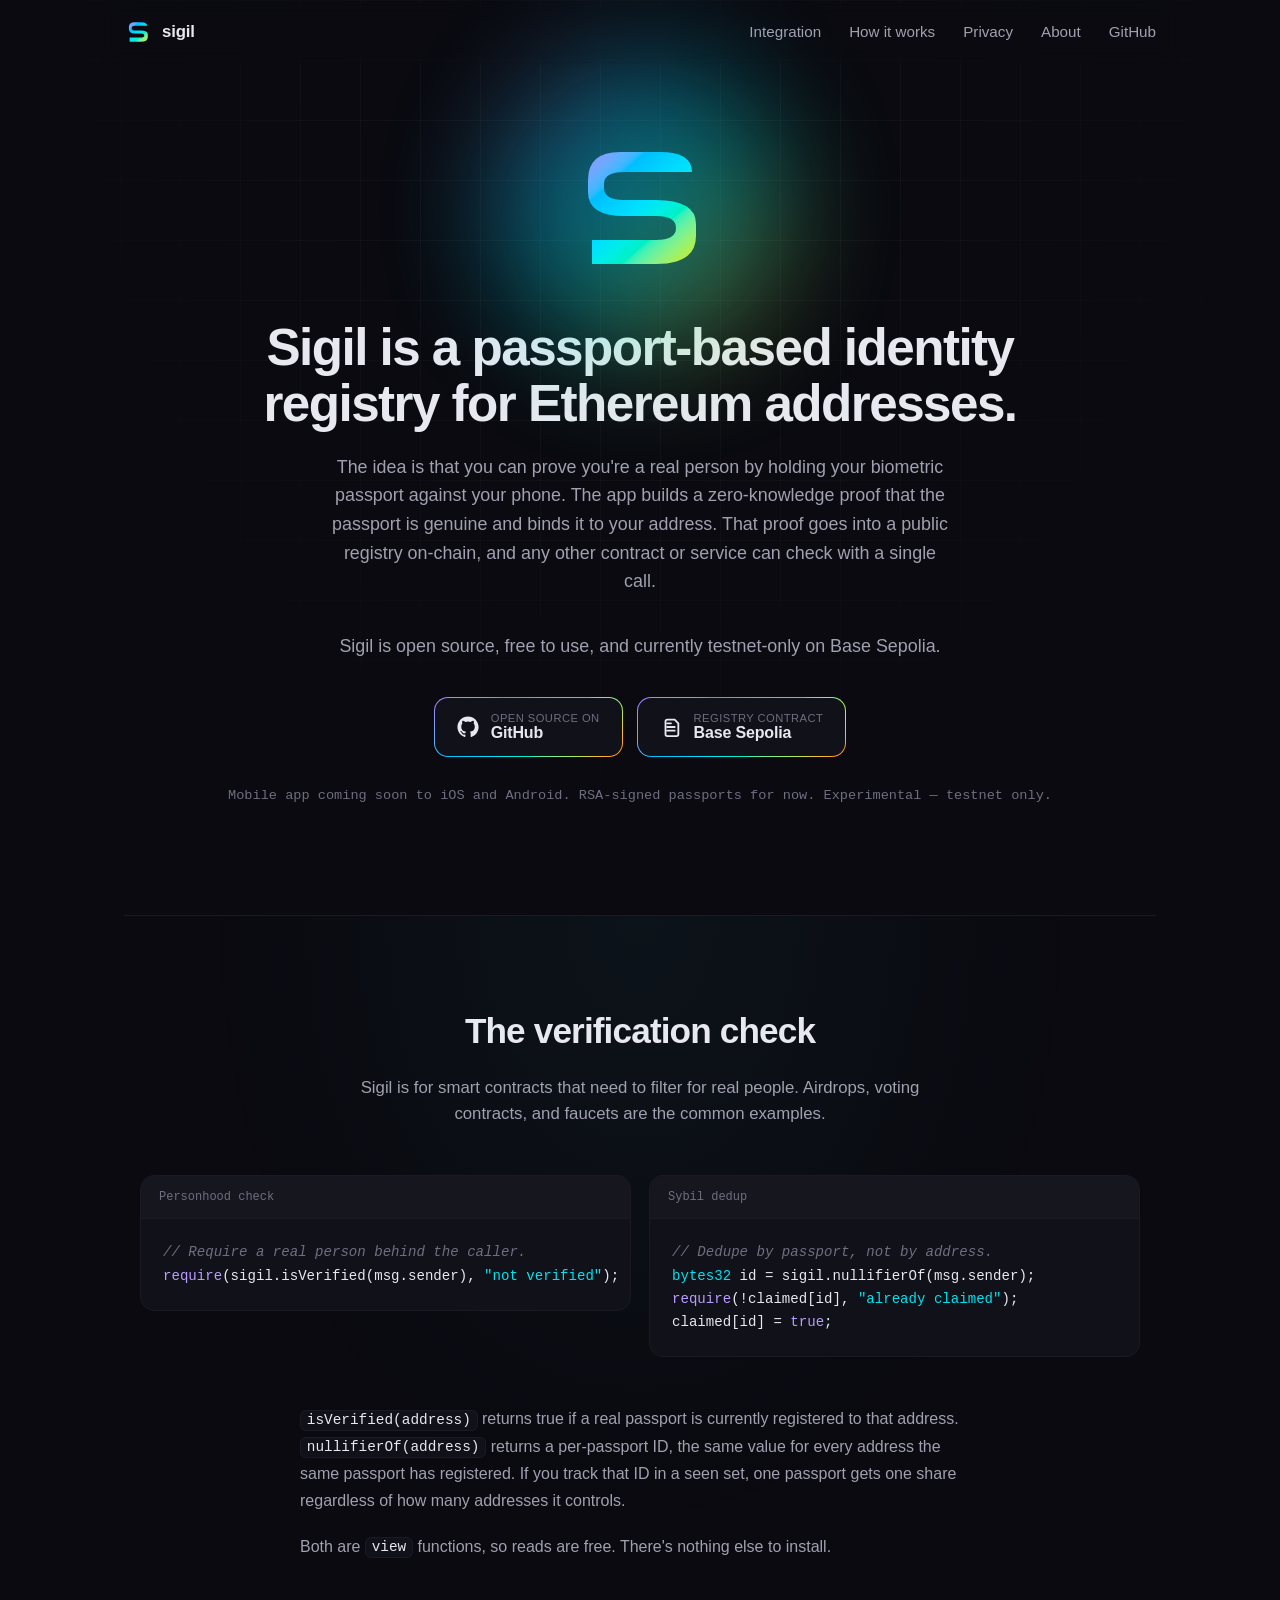
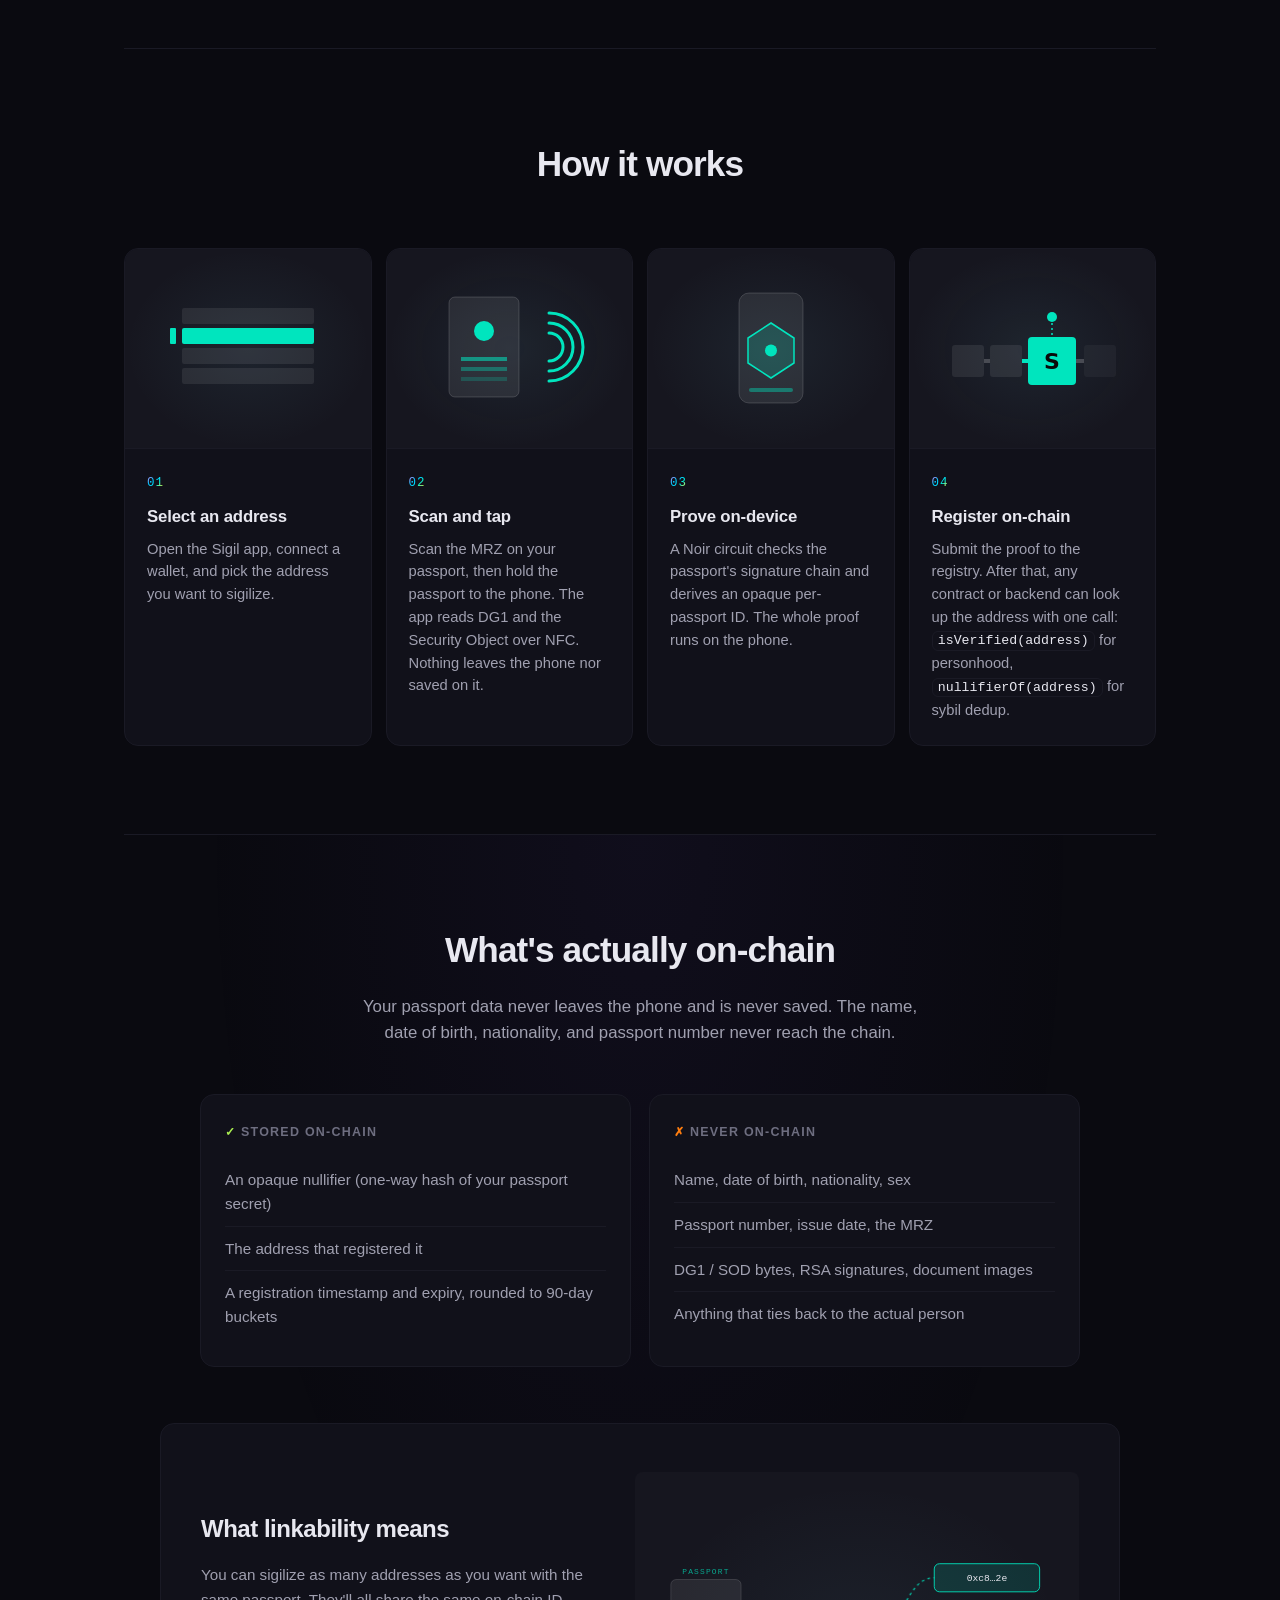
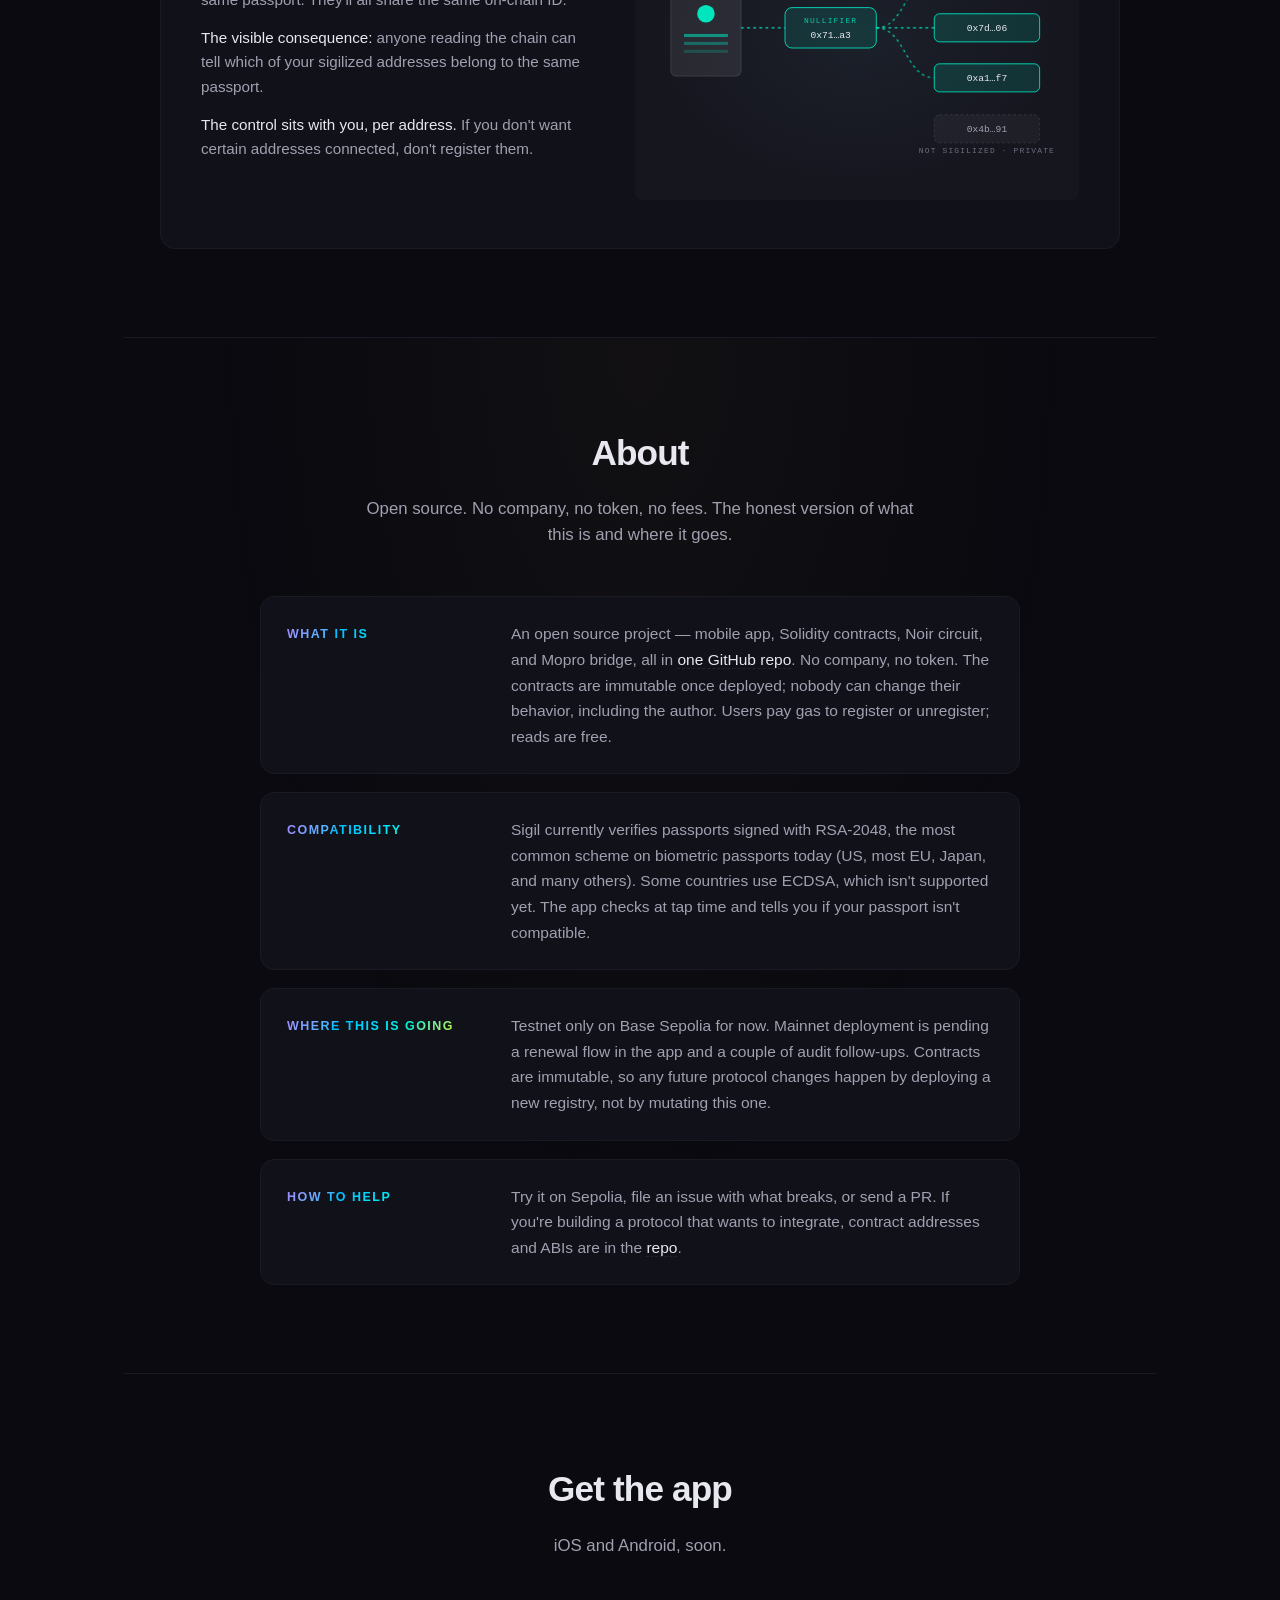
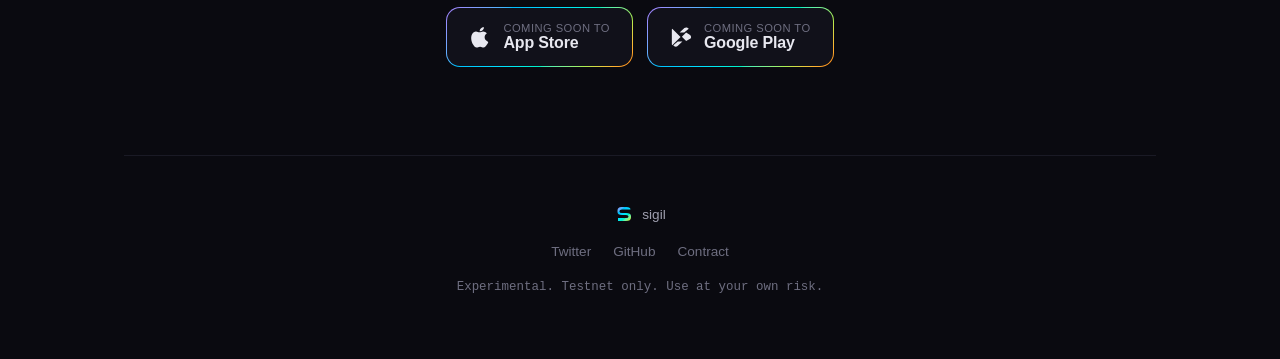
==== index.html @ 961539d9 "remove 'Where it fits' section and its orphan CSS" ====
<!doctype html>
<html lang="en">
<head>
  <meta charset="utf-8" />
  <meta name="viewport" content="width=device-width, initial-scale=1, viewport-fit=cover" />
  <meta name="color-scheme" content="dark" />
  <meta name="theme-color" content="#0a0a10" />

  <title>Sigil — proof of personhood for your address, backed by your passport</title>
  <meta name="description" content="An open source on-chain registry. Tap your passport once. Any protocol or service can verify you with a single contract call." />

  <meta property="og:title" content="Sigil — proof of personhood for your address, backed by your passport" />
  <meta property="og:description" content="An open source on-chain registry. Tap your passport once. Any other protocol can verify you with a single contract read." />
  <meta property="og:type" content="website" />
  <meta property="og:url" content="https://zksigil.xyz" />
  <meta property="og:image" content="https://zksigil.xyz/assets/icon.png" />
  <meta name="twitter:card" content="summary_large_image" />

  <link rel="icon" type="image/svg+xml" href="assets/sigil-mark.svg" />
  <link rel="apple-touch-icon" href="assets/icon.png" />
  <link rel="stylesheet" href="styles.css" />

  <link rel="preconnect" href="https://rsms.me/" />
  <link rel="stylesheet" href="https://rsms.me/inter/inter.css" />
</head>
<body>
  <!--
    Placeholder links — replace these once accounts/listings exist.
      Twitter:   set on a.cta--twitter
      GitHub:    set on a.cta--github
      App Store: set on a.store--ios
      Play Store: set on a.store--android
    All four are href="#" by default and styled as clearly tappable.
  -->

  <div class="grid-bg" aria-hidden="true"></div>

  <header class="nav">
    <a class="brand" href="/" aria-label="Sigil home">
      <img src="assets/sigil-mark.svg" alt="" width="28" height="28" />
      <span>sigil</span>
    </a>
    <nav class="nav__links">
      <a href="#integration">Integration</a>
      <a href="#how">How it works</a>
      <a href="#privacy">Privacy</a>
      <a href="#about">About</a>
      <a href="https://github.com/zksigil/sigil-monorepo" class="cta--github" aria-label="GitHub repository">GitHub</a>
    </nav>
  </header>

  <main>
    <section class="hero">
      <div class="hero__mark" aria-hidden="true">
        <img src="assets/sigil-mark.svg" alt="" width="160" height="160" />
        <div class="hero__halo"></div>
      </div>

      <h1 class="hero__title">
        Sigil is a passport-based identity<br />
        registry for Ethereum addresses.
      </h1>

      <p class="hero__lede">
        The idea is that you can prove you're a real person by
        holding your biometric passport against your phone. The app builds a
        zero-knowledge proof that the passport is genuine and binds it to your address. That proof goes into a public registry on-chain, and any
        other contract or service can check with a single call.
      </p>
      <p class="hero__lede">
        Sigil is open source, free to use, and currently testnet-only on Base
        Sepolia.
      </p>

      <div class="cta-row">
        <a href="https://github.com/zksigil/sigil-monorepo" class="store store--gh" aria-label="Sigil on GitHub">
          <svg viewBox="0 0 24 24" width="22" height="22" aria-hidden="true">
            <path fill="currentColor" d="M12 .5C5.65.5.5 5.65.5 12c0 5.08 3.29 9.39 7.86 10.91.58.11.79-.25.79-.55 0-.27-.01-1.18-.02-2.14-3.2.7-3.87-1.36-3.87-1.36-.52-1.33-1.27-1.68-1.27-1.68-1.04-.71.08-.69.08-.69 1.15.08 1.76 1.18 1.76 1.18 1.02 1.75 2.69 1.24 3.34.95.1-.74.4-1.24.73-1.53-2.55-.29-5.24-1.28-5.24-5.69 0-1.26.45-2.28 1.18-3.09-.12-.29-.51-1.46.11-3.04 0 0 .97-.31 3.18 1.18a11 11 0 0 1 5.79 0c2.21-1.49 3.18-1.18 3.18-1.18.62 1.58.23 2.75.11 3.04.74.81 1.18 1.83 1.18 3.09 0 4.42-2.69 5.39-5.26 5.68.41.36.78 1.05.78 2.12 0 1.53-.01 2.76-.01 3.13 0 .3.21.66.8.55 4.57-1.52 7.85-5.83 7.85-10.91C23.5 5.65 18.35.5 12 .5z" />
          </svg>
          <span class="store__label">
            <span class="store__small">Open source on</span>
            <span class="store__big">GitHub</span>
          </span>
        </a>

        <a href="https://sepolia.basescan.org/address/0x6f692eba653ef8ff9048cbf5555bd700c78b414f" target="_blank" rel="noopener noreferrer" class="store store--contract" aria-label="View the contract on Basescan">
          <svg viewBox="0 0 24 24" width="22" height="22" aria-hidden="true">
            <path fill="none" stroke="currentColor" stroke-width="2" stroke-linecap="round" stroke-linejoin="round" d="M8 4h8l4 4v12a2 2 0 0 1-2 2H8a2 2 0 0 1-2-2V6a2 2 0 0 1 2-2zm0 8h8m-8 4h8m-8-8h4" />
          </svg>
          <span class="store__label">
            <span class="store__small">Registry Contract</span>
            <span class="store__big">Base Sepolia</span>
          </span>
        </a>
      </div>

      <p class="hero__note">
        Mobile app coming soon to iOS and Android. RSA-signed passports for now.
        Experimental — testnet only.
      </p>
    </section>

    <section id="integration" class="section section--integration">
      <h2>The verification check</h2>
      <p class="section__lede">
        Sigil is for smart contracts that need to filter for real people. Airdrops, voting contracts, and faucets are the common examples.
      </p>

      <div class="snippets">
        <div class="snippet">
          <div class="snippet__header">
            <span class="snippet__caption">Personhood check</span>
          </div>
<pre><code><span class="hl-com">// Require a real person behind the caller.</span>
<span class="hl-kw">require</span>(sigil.isVerified(msg.sender), <span class="hl-typ">"not verified"</span>);</code></pre>
        </div>

        <div class="snippet">
          <div class="snippet__header">
            <span class="snippet__caption">Sybil dedup</span>
          </div>
<pre><code><span class="hl-com">// Dedupe by passport, not by address.</span>
<span class="hl-typ">bytes32</span> id = sigil.nullifierOf(msg.sender);
<span class="hl-kw">require</span>(!claimed[id], <span class="hl-typ">"already claimed"</span>);
claimed[id] = <span class="hl-kw">true</span>;</code></pre>
        </div>
      </div>

      <div class="section__prose">
        <p>
          <code>isVerified(address)</code> returns true if a real passport is currently
          registered to that address. <code>nullifierOf(address)</code> returns a
          per-passport ID, the same value for every address the same passport has
          registered. If you track that ID in a seen set, one passport gets one share
          regardless of how many addresses it controls.
        </p>
        <p>
          Both are <code>view</code> functions, so reads are free. There's nothing
          else to install.
        </p>
      </div>
    </section>

    <section id="how" class="section">
      <h2>How it works</h2>
      <ol class="steps">
        <li>
          <div class="step__visual">
            <svg xmlns="http://www.w3.org/2000/svg" viewBox="0 0 160 120" width="160" height="120" aria-hidden="true">
              <rect x="14" y="20" width="132" height="16" rx="2" fill="rgba(255,255,255,0.08)"></rect>
              <rect x="14" y="40" width="132" height="16" rx="2" fill="oklch(82% 0.16 175)"></rect>
              <rect x="14" y="60" width="132" height="16" rx="2" fill="rgba(255,255,255,0.08)"></rect>
              <rect x="14" y="80" width="132" height="16" rx="2" fill="rgba(255,255,255,0.08)"></rect>
              <rect class="address-marker" x="2" y="40" width="6" height="16" rx="1" fill="oklch(82% 0.16 175)"></rect>
            </svg>
          </div>
          <div class="step__body">
            <span class="step__num">01</span>
            <h3>Select an address</h3>
            <p>Open the Sigil app, connect a wallet, and pick the address you want to sigilize.</p>
          </div>
        </li>
        <li>
          <div class="step__visual">
            <svg xmlns="http://www.w3.org/2000/svg" viewBox="0 0 180 130" width="180" height="130" aria-hidden="true">
              <rect x="30" y="14" width="70" height="100" rx="6" fill="rgba(255,255,255,0.08)"></rect>
              <rect x="30" y="14" width="70" height="100" rx="6" fill="none" stroke="rgba(255,255,255,0.15)" stroke-width="1"></rect>
              <circle cx="65" cy="48" r="10" fill="oklch(82% 0.16 175)"></circle>
              <rect x="42" y="74" width="46" height="4" fill="oklch(82% 0.16 175)" opacity="0.55"></rect>
              <rect x="42" y="84" width="46" height="4" fill="oklch(82% 0.16 175)" opacity="0.35"></rect>
              <rect x="42" y="94" width="46" height="4" fill="oklch(82% 0.16 175)" opacity="0.2"></rect>
              <path class="nfc-arc" d="M130 50 A 14 14 0 0 1 130 78" stroke="oklch(82% 0.16 175)" stroke-width="3" stroke-linecap="round" fill="none"></path>
              <path class="nfc-arc" d="M130 40 A 24 24 0 0 1 130 88" stroke="oklch(82% 0.16 175)" stroke-width="3" stroke-linecap="round" fill="none"></path>
              <path class="nfc-arc" d="M130 30 A 34 34 0 0 1 130 98" stroke="oklch(82% 0.16 175)" stroke-width="3" stroke-linecap="round" fill="none"></path>
            </svg>
          </div>
          <div class="step__body">
            <span class="step__num">02</span>
            <h3>Scan and tap</h3>
            <p>Scan the MRZ on your passport, then hold the passport to the phone. The app reads DG1 and the Security Object over NFC. Nothing leaves the phone nor saved on it.</p>
          </div>
        </li>
        <li>
          <div class="step__visual">
            <svg xmlns="http://www.w3.org/2000/svg" viewBox="0 0 180 130" width="180" height="130" aria-hidden="true">
              <rect x="58" y="10" width="64" height="110" rx="10" fill="rgba(255,255,255,0.08)"></rect>
              <rect x="58" y="10" width="64" height="110" rx="10" fill="none" stroke="rgba(255,255,255,0.15)" stroke-width="1"></rect>
              <g class="proof-shape">
                <polygon points="90,40 113,55 113,80 90,95 67,80 67,55" fill="oklch(82% 0.16 175)" opacity="0.18"></polygon>
                <polygon points="90,40 113,55 113,80 90,95 67,80 67,55" stroke="oklch(82% 0.16 175)" stroke-width="1.5" fill="none"></polygon>
              </g>
              <circle cx="90" cy="67.5" r="6" fill="oklch(82% 0.16 175)"></circle>
              <rect x="68" y="105" width="44" height="4" rx="2" fill="oklch(82% 0.16 175)" opacity="0.4"></rect>
            </svg>
          </div>
          <div class="step__body">
            <span class="step__num">03</span>
            <h3>Prove on-device</h3>
            <p>A Noir circuit checks the passport's signature chain and derives an opaque per-passport ID. The whole proof runs on the phone.</p>
          </div>
        </li>
        <li>
          <div class="step__visual">
            <svg xmlns="http://www.w3.org/2000/svg" viewBox="0 0 180 130" width="180" height="130" aria-hidden="true">
              <g transform="translate(0, 12)">
                <rect x="10" y="50" width="32" height="32" rx="3" fill="rgba(255,255,255,0.08)"></rect>
                <rect x="48" y="50" width="32" height="32" rx="3" fill="rgba(255,255,255,0.08)"></rect>
                <rect x="86" y="42" width="48" height="48" rx="4" fill="oklch(82% 0.16 175)"></rect>
                <rect x="142" y="50" width="32" height="32" rx="3" fill="rgba(255,255,255,0.08)" opacity="0.5"></rect>
                <rect x="42" y="64" width="6" height="4" fill="rgba(255,255,255,0.2)"></rect>
                <rect x="80" y="64" width="6" height="4" fill="oklch(82% 0.16 175)"></rect>
                <rect x="134" y="64" width="8" height="4" fill="rgba(255,255,255,0.2)"></rect>
                <text x="110" y="74" text-anchor="middle" font-family="Inter, system-ui, sans-serif" font-weight="700" font-size="22" fill="#0A0A0A">S</text>
                <line class="register-line" x1="110" y1="28" x2="110" y2="42" stroke="oklch(82% 0.16 175)" stroke-width="1.5" stroke-dasharray="2 3"></line>
                <circle class="register-source" cx="110" cy="22" r="5" fill="oklch(82% 0.16 175)"></circle>
              </g>
            </svg>
          </div>
          <div class="step__body">
            <span class="step__num">04</span>
            <h3>Register on-chain</h3>
            <p>Submit the proof to the registry. After that, any contract or backend can look up the address with one call: <code>isVerified(address)</code> for personhood, <code>nullifierOf(address)</code> for sybil dedup.</p>
          </div>
        </li>
      </ol>
    </section>

    <section id="privacy" class="section section--privacy">
      <h2>What's actually on-chain</h2>
      <p class="section__lede">
        Your passport data never leaves the phone and is never saved. The name, date of birth, nationality, and passport number never reach the chain.
      </p>
      <div class="onchain">
        <div class="onchain__col onchain__col--yes">
          <h4>Stored on-chain</h4>
          <ul>
            <li>An opaque nullifier (one-way hash of your passport secret)</li>
            <li>The address that registered it</li>
            <li>A registration timestamp and expiry, rounded to 90-day buckets</li>
          </ul>
        </div>
        <div class="onchain__col onchain__col--no">
          <h4>Never on-chain</h4>
          <ul>
            <li>Name, date of birth, nationality, sex</li>
            <li>Passport number, issue date, the MRZ</li>
            <li>DG1 / SOD bytes, RSA signatures, document images</li>
            <li>Anything that ties back to the actual person</li>
          </ul>
        </div>
      </div>

      <div class="lnk">
        <div class="lnk__card">
          <div class="lnk__visual">
            <svg xmlns="http://www.w3.org/2000/svg" viewBox="0 0 460 300" width="460" height="300" aria-hidden="true">
              <g class="lnk-fade-1">
                <rect x="18" y="86" width="80" height="110" rx="6" fill="rgba(255,255,255,0.08)"></rect>
                <rect x="18" y="86" width="80" height="110" rx="6" fill="none" stroke="rgba(255,255,255,0.15)" stroke-width="1"></rect>
                <circle cx="58" cy="125" r="10" fill="oklch(82% 0.16 175)"></circle>
                <rect x="33" y="148" width="50" height="3.5" fill="oklch(82% 0.16 175)" opacity="0.55"></rect>
                <rect x="33" y="157" width="50" height="3.5" fill="oklch(82% 0.16 175)" opacity="0.35"></rect>
                <rect x="33" y="166" width="50" height="3.5" fill="oklch(82% 0.16 175)" opacity="0.2"></rect>
                <text x="58" y="80" text-anchor="middle" class="lnk-cap" fill="oklch(82% 0.16 175)" opacity="0.7">PASSPORT</text>
              </g>

              <g class="lnk-fade-2 lnk-glow">
                <rect x="148" y="118" width="104" height="46" rx="8" fill="oklch(82% 0.16 175)" opacity="0.12"></rect>
                <rect x="148" y="118" width="104" height="46" rx="8" fill="none" stroke="oklch(82% 0.16 175)" stroke-width="1"></rect>
                <text x="200" y="135" text-anchor="middle" class="lnk-cap" fill="oklch(82% 0.16 175)" opacity="0.85">Nullifier</text>
                <text x="200" y="153" text-anchor="middle" class="lnk-addr-text" fill="oklch(82% 0.16 175)" font-weight="500">0x71…a3</text>
              </g>

              <g class="lnk-fade-3">
                <rect x="318" y="68" width="120" height="32" rx="6" fill="oklch(82% 0.16 175)" opacity="0.14"></rect>
                <rect x="318" y="68" width="120" height="32" rx="6" fill="none" stroke="oklch(82% 0.16 175)" stroke-width="1"></rect>
                <text x="378" y="88" text-anchor="middle" class="lnk-addr-text">0xc8…2e</text>

                <rect x="318" y="125" width="120" height="32" rx="6" fill="oklch(82% 0.16 175)" opacity="0.14"></rect>
                <rect x="318" y="125" width="120" height="32" rx="6" fill="none" stroke="oklch(82% 0.16 175)" stroke-width="1"></rect>
                <text x="378" y="145" text-anchor="middle" class="lnk-addr-text">0x7d…06</text>

                <rect x="318" y="182" width="120" height="32" rx="6" fill="oklch(82% 0.16 175)" opacity="0.14"></rect>
                <rect x="318" y="182" width="120" height="32" rx="6" fill="none" stroke="oklch(82% 0.16 175)" stroke-width="1"></rect>
                <text x="378" y="202" text-anchor="middle" class="lnk-addr-text">0xa1…f7</text>
              </g>

              <g>
                <rect x="318" y="240" width="120" height="32" rx="6" fill="rgba(255,255,255,0.04)" stroke="rgba(255,255,255,0.12)" stroke-width="1" stroke-dasharray="3 3"></rect>
                <text x="378" y="260" text-anchor="middle" class="lnk-addr-text lnk-addr-text--dim">0x4b…91</text>
                <text x="378" y="283" text-anchor="middle" class="lnk-cap lnk-cap--dim">NOT SIGILIZED · PRIVATE</text>
              </g>

              <path d="M98 141 L148 141" stroke="oklch(82% 0.16 175)" stroke-width="1.25" class="lnk-flow lnk-fade-2"></path>
              <path d="M252 141 C 285 141, 285 84, 318 84" stroke="oklch(82% 0.16 175)" stroke-width="1.25" fill="none" class="lnk-flow lnk-fade-3"></path>
              <path d="M252 141 L 318 141" stroke="oklch(82% 0.16 175)" stroke-width="1.25" fill="none" class="lnk-flow lnk-fade-3"></path>
              <path d="M252 141 C 285 141, 285 198, 318 198" stroke="oklch(82% 0.16 175)" stroke-width="1.25" fill="none" class="lnk-flow lnk-fade-3"></path>
            </svg>
          </div>

          <div class="lnk__copy">
            <h3>What linkability means</h3>
            <p>
              You can sigilize as many addresses as you want with the same passport.
              They'll all share the same on-chain ID.
            </p>
            <p>
              <strong>The visible consequence:</strong> anyone reading the chain
              can tell which of your sigilized addresses belong to the same passport.
            </p>
            <p>
              <strong>The control sits with you, per address.</strong> If you don't
              want certain addresses connected, don't register them.
            </p>
          </div>
        </div>
      </div>
    </section>

    <section id="about" class="section section--about">
      <h2>About</h2>
      <p class="section__lede">
        Open source. No company, no token, no fees. The honest version of what this is and where it goes.
      </p>
      <div class="about">
        <div class="about__row">
          <h3>What it is</h3>
          <p>
            An open source project — mobile app, Solidity contracts, Noir circuit, and Mopro
            bridge, all in
            <a href="https://github.com/zksigil/sigil-monorepo" class="cta--github">one GitHub repo</a>.
            No company, no token. The contracts are immutable once deployed; nobody can change
            their behavior, including the author. Users pay gas to register or unregister;
            reads are free.
          </p>
        </div>
        <div class="about__row">
          <h3>Compatibility</h3>
          <p>
            Sigil currently verifies passports signed with RSA-2048, the most common scheme on
            biometric passports today (US, most EU, Japan, and many others). Some countries use
            ECDSA, which isn't supported yet. The app checks at tap time and tells you if your
            passport isn't compatible.
          </p>
        </div>
        <div class="about__row">
          <h3>Where this is going</h3>
          <p>
            Testnet only on Base Sepolia for now. Mainnet deployment is pending a renewal
            flow in the app and a couple of audit follow-ups. Contracts are immutable, so
            any future protocol changes happen by deploying a new registry, not by mutating
            this one.
          </p>
        </div>
        <div class="about__row">
          <h3>How to help</h3>
          <p>
            Try it on Sepolia, file an issue with what breaks, or send a PR.
            If you're building a protocol that wants to integrate, contract addresses and
            ABIs are in the <a href="https://github.com/zksigil/sigil-monorepo">repo</a>.
          </p>
        </div>
      </div>
    </section>

    <section class="section section--cta">
      <h2>Get the app</h2>
      <p class="section__lede">iOS and Android, soon.</p>
      <div class="cta-row">
        <a href="#" class="store store--ios" aria-label="Download for iOS">
          <svg viewBox="0 0 24 24" width="22" height="22" aria-hidden="true">
            <path fill="currentColor" d="M16.365 1.43c0 1.14-.41 2.097-1.23 2.87-.99.94-2.16 1.48-3.43 1.38-.16-1.13.43-2.32 1.21-3.05.86-.79 2.27-1.36 3.45-1.2zM21 17.6c-.5 1.16-.74 1.68-1.39 2.71-.91 1.45-2.2 3.26-3.79 3.27-1.42.02-1.79-.92-3.71-.91-1.93.01-2.33.93-3.76.92-1.59-.02-2.81-1.65-3.72-3.1C2.07 16.6 1.79 11.5 3.34 8.92c1.04-1.74 2.7-2.85 4.27-2.85 1.6 0 2.61.88 3.94.88 1.29 0 2.07-.88 3.93-.88 1.4 0 2.89.76 3.96 2.08-3.49 1.91-2.92 6.92.55 8.45z" />
          </svg>
          <span class="store__label">
            <span class="store__small">Coming soon to</span>
            <span class="store__big">App Store</span>
          </span>
        </a>
        <a href="#" class="store store--android" aria-label="Download for Android">
          <svg viewBox="0 0 24 24" width="22" height="22" aria-hidden="true">
            <path fill="currentColor" d="M3.61 20.97c.5.92 1.5 1.53 2.66 1.53.76 0 1.47-.27 2.02-.72L13.5 17H8.5l-4.89 3.97zM20.39 3.03c-.5-.92-1.5-1.53-2.66-1.53-.76 0-1.47.27-2.02.72L10.5 7h5l4.89-3.97zM2 4.13v15.74c0 .43.16.83.43 1.13l9.07-9-9.07-9c-.27.3-.43.7-.43 1.13zM23 12c0-1.1-.6-2.06-1.5-2.59l-3.91-2.26-4.59 4.59 4.59 4.59 3.91-2.26C22.4 14.06 23 13.1 23 12z" />
          </svg>
          <span class="store__label">
            <span class="store__small">Coming soon to</span>
            <span class="store__big">Google Play</span>
          </span>
        </a>
      </div>
    </section>
  </main>

  <footer class="footer">
    <div class="footer__inner">
      <div class="footer__brand">
        <img src="assets/sigil-mark.svg" alt="" width="20" height="20" />
        <span>sigil</span>
      </div>
      <nav class="footer__links">
        <a href="#" class="cta--twitter">Twitter</a>
        <a href="https://github.com/zksigil/sigil-monorepo" class="cta--github">GitHub</a>
        <a href="https://sepolia.basescan.org/address/0x6f692eba653ef8ff9048cbf5555bd700c78b414f" target="_blank" rel="noopener noreferrer">Contract</a>
      </nav>
      <p class="footer__small">Experimental. Testnet only. Use at your own risk.</p>
    </div>
  </footer>
</body>
</html>
---- styles.css ----
/* =========================================================================
   Sigil — landing styles
   - dark, minimal, holographic accents matching the logo's OKLCH gradient
   - one file, no preprocessor; readable top to bottom
   ========================================================================= */

:root {
  --bg: #0a0a10;
  --bg-elev: #11111a;
  --bg-soft: #16161f;
  --line: #23232f;
  --line-soft: #1a1a25;
  --fg: #e8e8f0;
  --fg-dim: #a0a0b0;
  --fg-muted: #6e6e80;

  --accent-violet: oklch(72% 0.24 290);
  --accent-blue:   oklch(78% 0.20 240);
  --accent-cyan:   oklch(84% 0.18 190);
  --accent-green:  oklch(88% 0.20 130);
  --accent-amber:  oklch(78% 0.22 45);

  --grad: linear-gradient(135deg,
    var(--accent-violet) 0%,
    var(--accent-blue)   30%,
    var(--accent-cyan)   55%,
    var(--accent-green)  80%,
    var(--accent-amber)  100%);

  --radius: 14px;
  --radius-sm: 8px;
  --max-w: 1080px;

  --font-sans: 'Inter var', 'Inter', -apple-system, BlinkMacSystemFont,
               'Segoe UI', Roboto, Oxygen, Ubuntu, Cantarell, sans-serif;
  --font-mono: 'JetBrains Mono', 'Berkeley Mono', ui-monospace, SFMono-Regular,
               Menlo, Monaco, Consolas, monospace;
}

* { box-sizing: border-box; }

html {
  -webkit-text-size-adjust: 100%;
  scroll-behavior: smooth;
}

body {
  margin: 0;
  background: var(--bg);
  color: var(--fg);
  font-family: var(--font-sans);
  font-feature-settings: 'cv11', 'ss01', 'ss03';
  font-size: 16px;
  line-height: 1.55;
  -webkit-font-smoothing: antialiased;
  text-rendering: optimizeLegibility;
  overflow-x: hidden;
}

a { color: inherit; text-decoration: none; }

img, svg { display: block; max-width: 100%; height: auto; }

code {
  font-family: var(--font-mono);
  font-size: 0.9em;
  padding: 0.1em 0.4em;
  background: var(--bg-elev);
  border: 1px solid var(--line-soft);
  border-radius: 6px;
  color: var(--fg);
}

::selection {
  background: oklch(78% 0.20 240 / 0.4);
  color: #fff;
}

/* ---- Background grid -------------------------------------------------- */

.grid-bg {
  position: fixed;
  inset: 0;
  z-index: -1;
  background-image:
    linear-gradient(to right, rgba(255,255,255,0.03) 1px, transparent 1px),
    linear-gradient(to bottom, rgba(255,255,255,0.03) 1px, transparent 1px);
  background-size: 60px 60px;
  mask-image: radial-gradient(ellipse at top, black 30%, transparent 75%);
  -webkit-mask-image: radial-gradient(ellipse at top, black 30%, transparent 75%);
  pointer-events: none;
}

/* ---- Nav -------------------------------------------------------------- */

.nav {
  position: sticky;
  top: 0;
  z-index: 10;
  display: flex;
  align-items: center;
  justify-content: space-between;
  gap: 24px;
  padding: 18px 24px;
  max-width: var(--max-w);
  margin: 0 auto;
  backdrop-filter: blur(8px);
  -webkit-backdrop-filter: blur(8px);
}

.brand {
  display: inline-flex;
  align-items: center;
  gap: 10px;
  font-weight: 600;
  letter-spacing: -0.01em;
  font-size: 1.05rem;
}
.brand img { width: 28px; height: 28px; }

.nav__links {
  display: flex;
  align-items: center;
  gap: 28px;
  font-size: 0.95rem;
  color: var(--fg-dim);
}
.nav__links a {
  transition: color 120ms ease;
}
.nav__links a:hover { color: var(--fg); }

@media (max-width: 560px) {
  .nav__links a:not(.cta--github) { display: none; }
}

/* ---- Hero ------------------------------------------------------------- */

main {
  max-width: var(--max-w);
  margin: 0 auto;
  padding: 0 24px;
}

.hero {
  text-align: center;
  padding: 64px 0 96px;
  position: relative;
}

.hero__mark {
  position: relative;
  width: 160px;
  height: 160px;
  margin: 0 auto 32px;
}
.hero__mark img {
  position: relative;
  z-index: 1;
}
.hero__halo {
  position: absolute;
  inset: -40%;
  background: var(--grad);
  filter: blur(60px);
  opacity: 0.45;
  z-index: 0;
  border-radius: 50%;
  animation: float 8s ease-in-out infinite;
}
@keyframes float {
  0%, 100% { transform: translateY(0) scale(1); opacity: 0.45; }
  50% { transform: translateY(-6px) scale(1.05); opacity: 0.55; }
}
@media (prefers-reduced-motion: reduce) {
  .hero__halo { animation: none; }
}

.hero__title {
  font-size: clamp(2.2rem, 4.5vw, 3.2rem);
  line-height: 1.1;
  letter-spacing: -0.03em;
  font-weight: 600;
  margin: 0 0 20px;
}

.grad-text {
  background: var(--grad);
  -webkit-background-clip: text;
  background-clip: text;
  color: transparent;
}

.hero__lede {
  max-width: 620px;
  margin: 0 auto 36px;
  font-size: clamp(1rem, 1.4vw, 1.15rem);
  color: var(--fg-dim);
  line-height: 1.6;
}

.hero__note {
  margin-top: 28px;
  font-size: 0.85rem;
  color: var(--fg-muted);
  font-family: var(--font-mono);
}
.hero__note a {
  color: var(--fg-dim);
  border-bottom: 1px dashed var(--line);
  transition: color 120ms, border-color 120ms;
}
.hero__note a:hover { color: var(--fg); border-bottom-color: var(--fg-dim); }

/* ---- CTA buttons ------------------------------------------------------ */

.cta-row {
  display: flex;
  flex-wrap: wrap;
  justify-content: center;
  gap: 14px;
  margin: 0 auto;
}
.cta-row--secondary {
  margin-top: 18px;
}

.store {
  display: inline-flex;
  align-items: center;
  gap: 12px;
  padding: 14px 22px;
  background:
    linear-gradient(var(--bg-elev), var(--bg-elev)) padding-box,
    var(--grad) border-box;
  border: 1px solid transparent;
  border-radius: var(--radius);
  color: var(--fg);
  font-weight: 500;
  transition: transform 120ms ease, background 160ms ease;
  position: relative;
}
.store:hover {
  transform: translateY(-1px);
  background:
    linear-gradient(var(--bg-soft), var(--bg-soft)) padding-box,
    var(--grad) border-box;
}
.store__label {
  display: flex;
  flex-direction: column;
  align-items: flex-start;
  line-height: 1.1;
}
.store__small {
  font-size: 0.7rem;
  color: var(--fg-muted);
  letter-spacing: 0.04em;
  text-transform: uppercase;
}
.store__big {
  font-size: 1rem;
  letter-spacing: -0.01em;
  font-weight: 600;
}

.cta {
  display: inline-flex;
  align-items: center;
  gap: 8px;
  padding: 9px 16px;
  font-size: 0.9rem;
  color: var(--fg-dim);
  border: 1px solid var(--line-soft);
  border-radius: 999px;
  transition: color 120ms, border-color 120ms, background 120ms;
}
.cta:hover {
  color: var(--fg);
  border-color: var(--line);
  background: var(--bg-elev);
}

/* ---- Sections --------------------------------------------------------- */

.section {
  padding: 88px 0;
  border-top: 1px solid var(--line-soft);
}
.section h2 {
  font-size: clamp(1.6rem, 3vw, 2.2rem);
  letter-spacing: -0.025em;
  font-weight: 600;
  margin: 0 0 16px;
  text-align: center;
}
.section__lede {
  text-align: center;
  max-width: 560px;
  margin: 0 auto 48px;
  color: var(--fg-dim);
  font-size: 1.05rem;
}
.section__prose {
  max-width: 680px;
  margin: 48px auto 0;
  color: var(--fg-dim);
  font-size: 1rem;
  line-height: 1.7;
}
.section__prose p {
  margin: 0 0 18px;
}
.section__prose p:last-child {
  margin-bottom: 0;
}
.section__prose code {
  font-size: 0.9em;
}

/* ---- Steps ------------------------------------------------------------ */

.steps {
  list-style: none;
  padding: 0;
  margin: 56px 0 0;
  display: grid;
  grid-template-columns: repeat(auto-fit, minmax(200px, 1fr));
  gap: 14px;
}
.steps li {
  background: var(--bg-elev);
  border: 1px solid var(--line-soft);
  border-radius: var(--radius);
  padding: 0;
  overflow: hidden;
  min-width: 0;
  transition: border-color 200ms, transform 200ms;
}
.steps li:hover {
  border-color: var(--line);
  transform: translateY(-2px);
}
.step__visual {
  height: 200px;
  display: flex;
  align-items: center;
  justify-content: center;
  padding: 18px 20px;
  box-sizing: border-box;
  background:
    radial-gradient(ellipse at 50% 50%, rgba(120, 200, 220, 0.08), transparent 70%),
    var(--bg-soft);
  border-bottom: 1px solid var(--line-soft);
}
.step__visual svg {
  display: block;
  width: auto;
  height: auto;
  max-width: 100%;
  max-height: 100%;
}
.step__body {
  padding: 20px 22px 24px;
}
.step__num {
  font-family: var(--font-mono);
  font-size: 0.78rem;
  color: transparent;
  background: var(--grad);
  -webkit-background-clip: text;
  background-clip: text;
  letter-spacing: 0.08em;
}
.steps h3 {
  font-size: 1.05rem;
  font-weight: 600;
  letter-spacing: -0.01em;
  margin: 10px 0 8px;
}
.steps p {
  color: var(--fg-dim);
  font-size: 0.92rem;
  margin: 0;
  line-height: 1.55;
}

/* step visuals — motion */
@keyframes step-marker-blink {
  0%, 100% { opacity: 1; }
  50% { opacity: 0.4; }
}
.address-marker {
  animation: step-marker-blink 1.6s ease-in-out infinite;
}

@keyframes nfc-pulse {
  0%   { opacity: 0;   transform: scale(0.85); }
  20%  { opacity: 0.9; }
  100% { opacity: 0;   transform: scale(1.25); }
}
.nfc-arc {
  transform-origin: 130px 64px;
  transform-box: view-box;
  animation: nfc-pulse 2.4s ease-out infinite;
}
.nfc-arc:nth-of-type(2) { animation-delay: 0.8s; }
.nfc-arc:nth-of-type(3) { animation-delay: 1.6s; }

@keyframes proof-rotate {
  from { transform: rotate(0deg); }
  to   { transform: rotate(360deg); }
}
.proof-shape {
  transform-origin: 90px 67.5px;
  transform-box: view-box;
  animation: proof-rotate 10s linear infinite;
}

@keyframes register-stream {
  from { stroke-dashoffset: 0; }
  to   { stroke-dashoffset: -10; }
}
.register-line {
  animation: register-stream 1.2s linear infinite;
}
@keyframes register-source-pulse {
  0%, 100% { opacity: 1; }
  50%      { opacity: 0.45; }
}
.register-source {
  animation: register-source-pulse 1.8s ease-in-out infinite;
}

@media (prefers-reduced-motion: reduce) {
  .address-marker,
  .nfc-arc,
  .proof-shape,
  .register-line,
  .register-source { animation: none; }
}

/* ---- Privacy section -------------------------------------------------- */

.section--privacy {
  background:
    radial-gradient(ellipse at 50% 0%, rgba(120, 80, 220, 0.06), transparent 60%);
}

.onchain {
  display: grid;
  grid-template-columns: 1fr 1fr;
  gap: 18px;
  margin: 0 auto;
  max-width: 880px;
}
@media (max-width: 720px) {
  .onchain { grid-template-columns: 1fr; }
}
.onchain__col {
  background: var(--bg-elev);
  border: 1px solid var(--line-soft);
  border-radius: var(--radius);
  padding: 28px 24px;
}
.onchain__col h4 {
  font-size: 0.78rem;
  text-transform: uppercase;
  letter-spacing: 0.1em;
  margin: 0 0 16px;
  color: var(--fg-muted);
  font-weight: 600;
}
.onchain__col--yes h4::before {
  content: '✓ ';
  color: var(--accent-green);
}
.onchain__col--no h4::before {
  content: '✗ ';
  color: var(--accent-amber);
}
.onchain__col ul {
  list-style: none;
  padding: 0;
  margin: 0;
}
.onchain__col li {
  padding: 10px 0;
  border-bottom: 1px solid var(--line-soft);
  color: var(--fg-dim);
  font-size: 0.95rem;
}
.onchain__col li:last-child { border-bottom: 0; }

/* ---- Linkability card ------------------------------------------------- */

.lnk {
  max-width: 960px;
  margin: 56px auto 0;
}
.lnk__card {
  background: var(--bg-elev);
  border: 1px solid var(--line-soft);
  border-radius: var(--radius);
  padding: 48px 40px;
  display: grid;
  grid-template-columns: 1fr 1.15fr;
  gap: 48px;
  align-items: center;
}
.lnk__copy { order: 1; }
.lnk__visual { order: 2; }
@media (max-width: 880px) {
  .lnk__card {
    grid-template-columns: 1fr;
    padding: 32px 24px;
    gap: 28px;
  }
}
.lnk__visual {
  background:
    radial-gradient(ellipse at center, rgba(120, 200, 220, 0.06), transparent 65%),
    var(--bg-soft);
  border-radius: var(--radius-sm);
  padding: 32px 20px;
  min-height: 320px;
  display: flex;
  align-items: center;
  justify-content: center;
  overflow: hidden;
}
.lnk__visual svg {
  width: 100%;
  height: auto;
  max-width: 460px;
}
.lnk__copy h3 {
  font-size: 1.5rem;
  font-weight: 600;
  letter-spacing: -0.02em;
  margin: 0 0 16px;
  color: var(--fg);
}
.lnk__copy p {
  font-size: 0.95rem;
  line-height: 1.6;
  color: var(--fg-dim);
  margin: 0 0 14px;
}
.lnk__copy p:last-child {
  margin-bottom: 0;
}
.lnk__copy p strong {
  color: var(--fg);
  font-weight: 500;
}

/* SVG-internal text classes */
.lnk-addr-text {
  font-family: var(--font-mono);
  font-size: 11px;
  fill: var(--fg);
}
.lnk-addr-text--dim {
  fill: var(--fg-dim);
}
.lnk-cap {
  font-family: var(--font-mono);
  font-size: 9px;
  letter-spacing: 0.15em;
  text-transform: uppercase;
}
.lnk-cap--dim {
  fill: var(--fg-muted);
}

/* Animations */
@keyframes lnk-flow {
  to { stroke-dashoffset: -12; }
}
@keyframes lnk-glow {
  0%, 100% { opacity: 0.85; }
  50%      { opacity: 1; }
}
@keyframes lnk-fade-in {
  0%   { opacity: 0; }
  100% { opacity: 1; }
}
.lnk-flow {
  stroke-dasharray: 3 4;
  animation: lnk-flow 0.9s linear infinite;
}
.lnk-glow {
  animation: lnk-glow 2.2s ease-in-out infinite;
}
.lnk-fade-1 { animation: lnk-fade-in 0.6s ease-out 0.2s both; }
.lnk-fade-2 { animation: lnk-fade-in 0.6s ease-out 0.5s both; }
.lnk-fade-3 { animation: lnk-fade-in 0.6s ease-out 0.8s both; }

@media (prefers-reduced-motion: reduce) {
  .lnk-flow,
  .lnk-glow,
  .lnk-fade-1,
  .lnk-fade-2,
  .lnk-fade-3 { animation: none; }
}

/* ---- Integration section --------------------------------------------- */

.section--integration {
  background:
    radial-gradient(ellipse at 50% 0%, rgba(80, 200, 220, 0.05), transparent 60%);
}
.section--integration .snippet {
  margin-top: 0;
}

/* code snippet */

.snippets {
  max-width: 1000px;
  margin: 40px auto 0;
  display: grid;
  grid-template-columns: 1fr 1fr;
  gap: 18px;
  align-items: start;
}
@media (max-width: 720px) {
  .snippets { grid-template-columns: 1fr; }
}
.snippets .snippet {
  margin: 0;
  max-width: none;
}

.snippet {
  max-width: 760px;
  margin: 40px auto 0;
  background: var(--bg-elev);
  border: 1px solid var(--line-soft);
  border-radius: var(--radius);
  overflow: hidden;
}
.snippet__header {
  display: flex;
  align-items: center;
  justify-content: space-between;
  padding: 12px 18px;
  border-bottom: 1px solid var(--line-soft);
  background: var(--bg-soft);
  font-family: var(--font-mono);
  font-size: 0.75rem;
}
.snippet__lang {
  color: transparent;
  background: var(--grad);
  -webkit-background-clip: text;
  background-clip: text;
  letter-spacing: 0.06em;
}
.snippet__caption {
  color: var(--fg-muted);
}
.snippet pre {
  margin: 0;
  padding: 22px 22px;
  overflow-x: auto;
  font-family: var(--font-mono);
  font-size: 0.88rem;
  line-height: 1.65;
  color: var(--fg);
}
.snippet pre code {
  background: transparent;
  border: 0;
  padding: 0;
  font-size: inherit;
  color: inherit;
}
.hl-kw  { color: oklch(78% 0.20 290); }
.hl-typ { color: oklch(82% 0.16 200); }
.hl-com { color: var(--fg-muted); font-style: italic; }

/* ---- About section ---------------------------------------------------- */

.section--about {
  background:
    radial-gradient(ellipse at 50% 0%, rgba(220, 180, 100, 0.04), transparent 60%);
}

.about {
  max-width: 760px;
  margin: 0 auto;
  display: flex;
  flex-direction: column;
  gap: 18px;
}
.about__row {
  background: var(--bg-elev);
  border: 1px solid var(--line-soft);
  border-radius: var(--radius);
  padding: 24px 26px;
  display: grid;
  grid-template-columns: 200px 1fr;
  gap: 24px;
  align-items: start;
  transition: border-color 200ms;
}
.about__row:hover { border-color: var(--line); }
@media (max-width: 720px) {
  .about__row {
    grid-template-columns: 1fr;
    gap: 8px;
  }
}
.about__row h3 {
  margin: 0;
  font-size: 0.78rem;
  letter-spacing: 0.12em;
  text-transform: uppercase;
  color: transparent;
  background: var(--grad);
  -webkit-background-clip: text;
  background-clip: text;
  font-weight: 600;
  padding-top: 4px;
}
.about__row p {
  margin: 0;
  color: var(--fg-dim);
  font-size: 0.97rem;
  line-height: 1.65;
}
.about__row p a {
  color: var(--fg);
  border-bottom: 1px dashed var(--line);
  transition: color 120ms, border-color 120ms;
}
.about__row p a:hover {
  border-bottom-color: var(--fg-dim);
}

/* ---- Bottom CTA ------------------------------------------------------- */

.section--cta {
  text-align: center;
  border-bottom: 1px solid var(--line-soft);
}
.section--cta .cta-row { margin-top: 36px; }

/* ---- Footer ----------------------------------------------------------- */

.footer {
  padding: 48px 24px 64px;
  color: var(--fg-muted);
  font-size: 0.85rem;
}
.footer__inner {
  max-width: var(--max-w);
  margin: 0 auto;
  display: flex;
  flex-direction: column;
  align-items: center;
  gap: 16px;
}
.footer__brand {
  display: inline-flex;
  align-items: center;
  gap: 8px;
  color: var(--fg-dim);
  font-weight: 500;
}
.footer__links {
  display: flex;
  gap: 22px;
}
.footer__links a {
  transition: color 120ms;
}
.footer__links a:hover { color: var(--fg); }
.footer__small {
  margin: 0;
  text-align: center;
  font-family: var(--font-mono);
  font-size: 0.78rem;
}

/* ---- Focus styles (accessibility) ------------------------------------- */

a:focus-visible,
button:focus-visible {
  outline: 2px solid var(--accent-cyan);
  outline-offset: 3px;
  border-radius: var(--radius-sm);
}
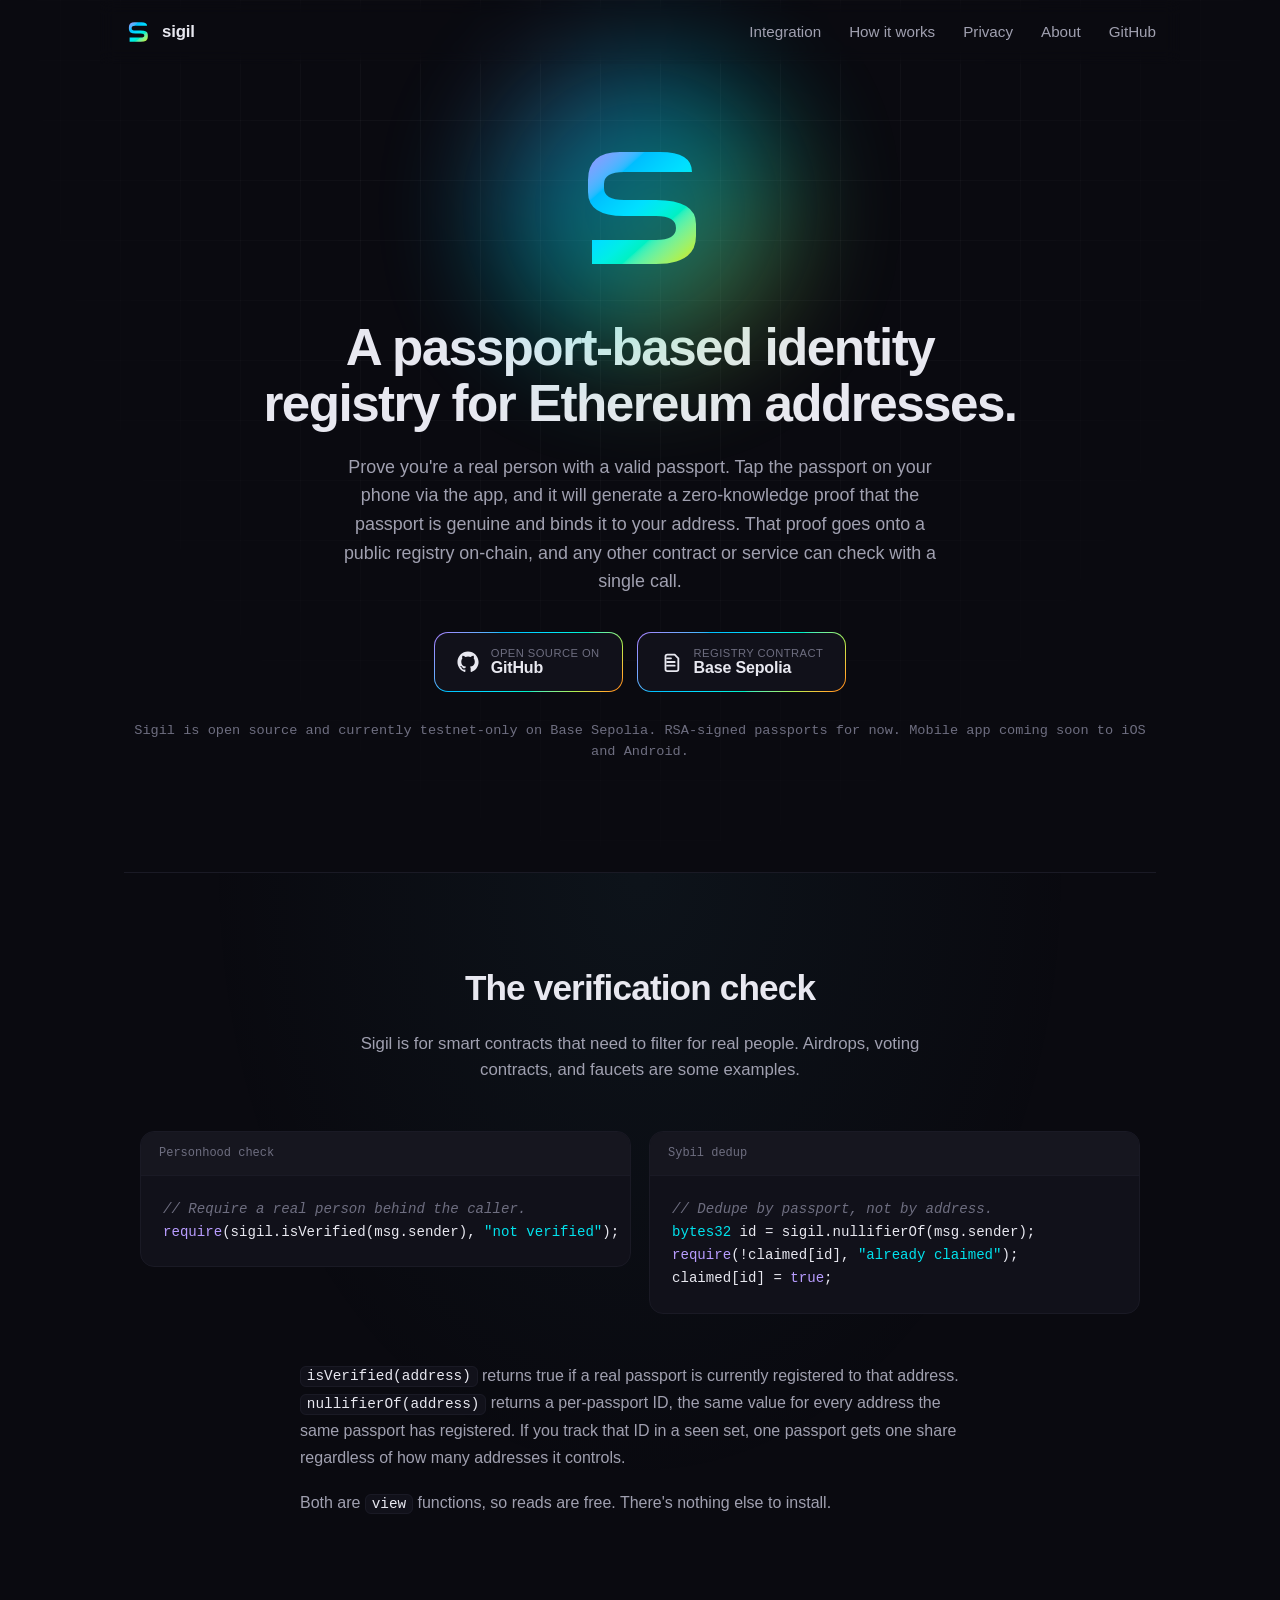
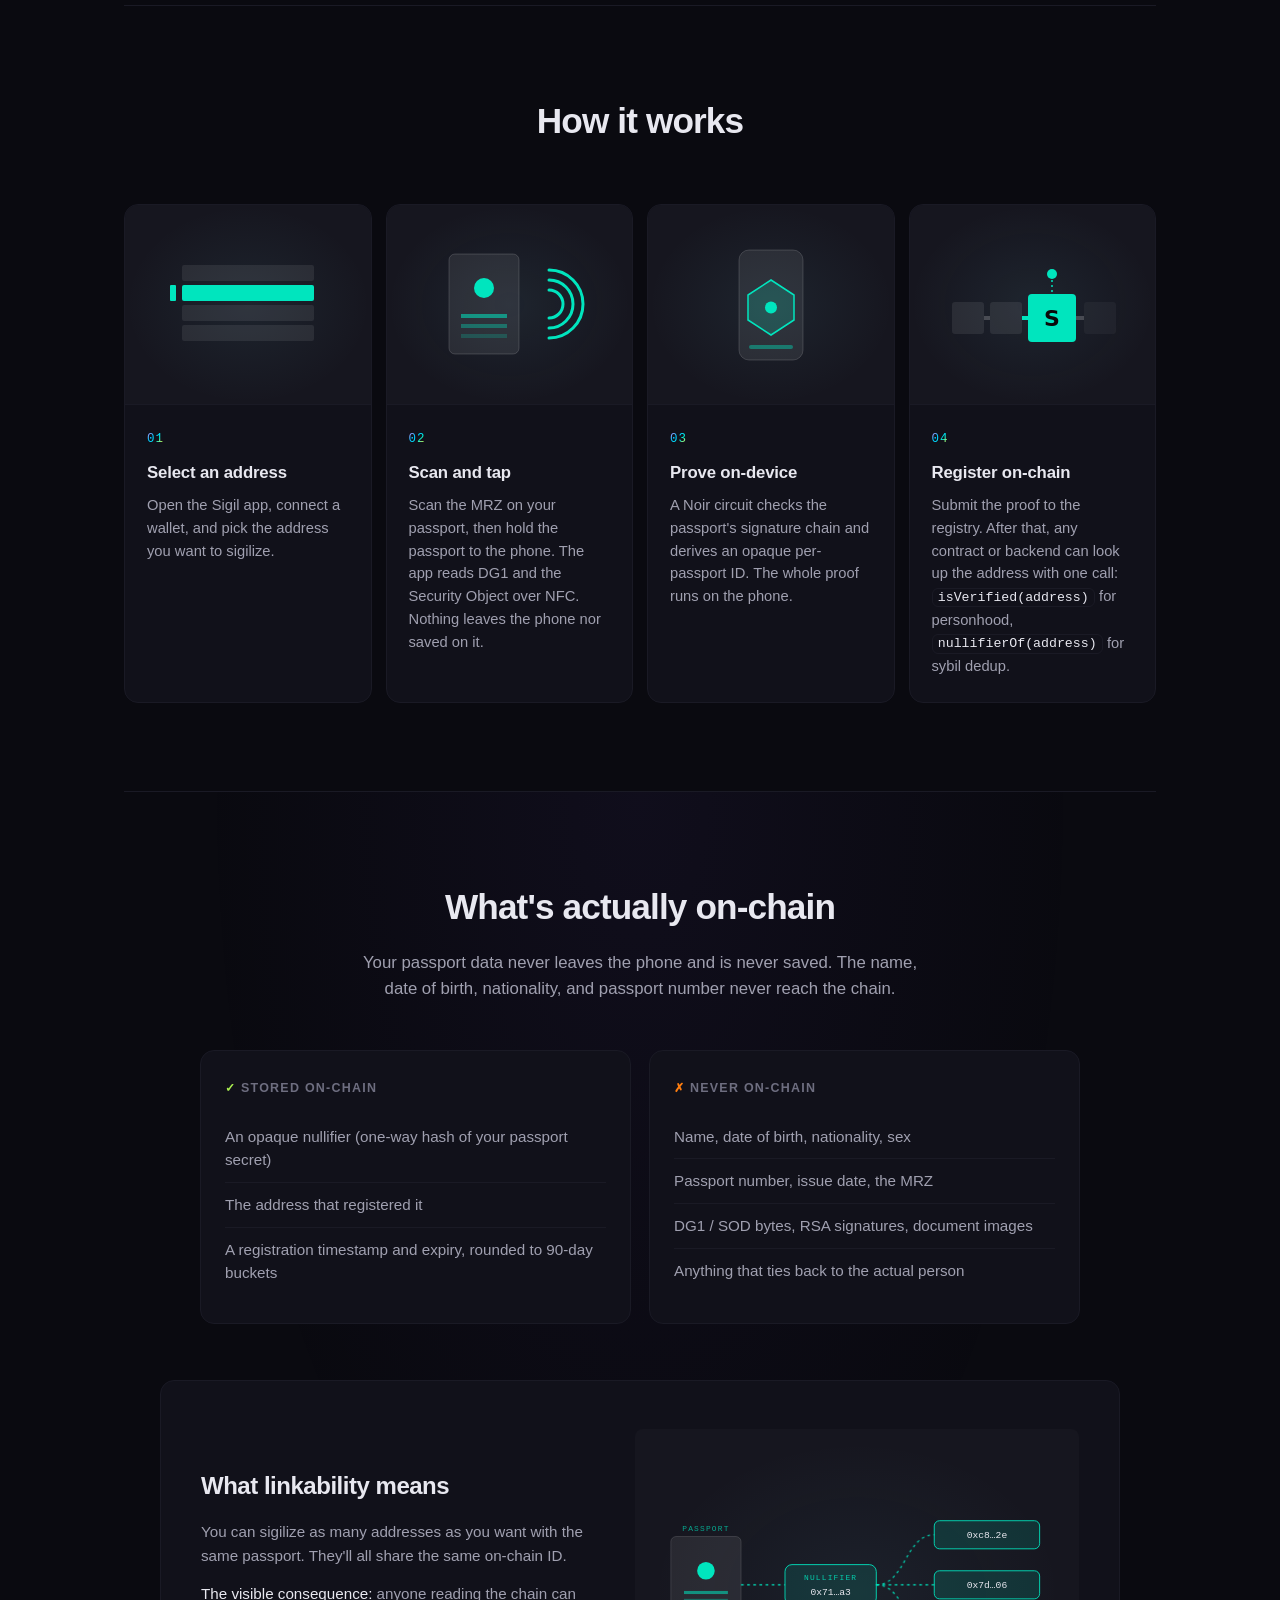
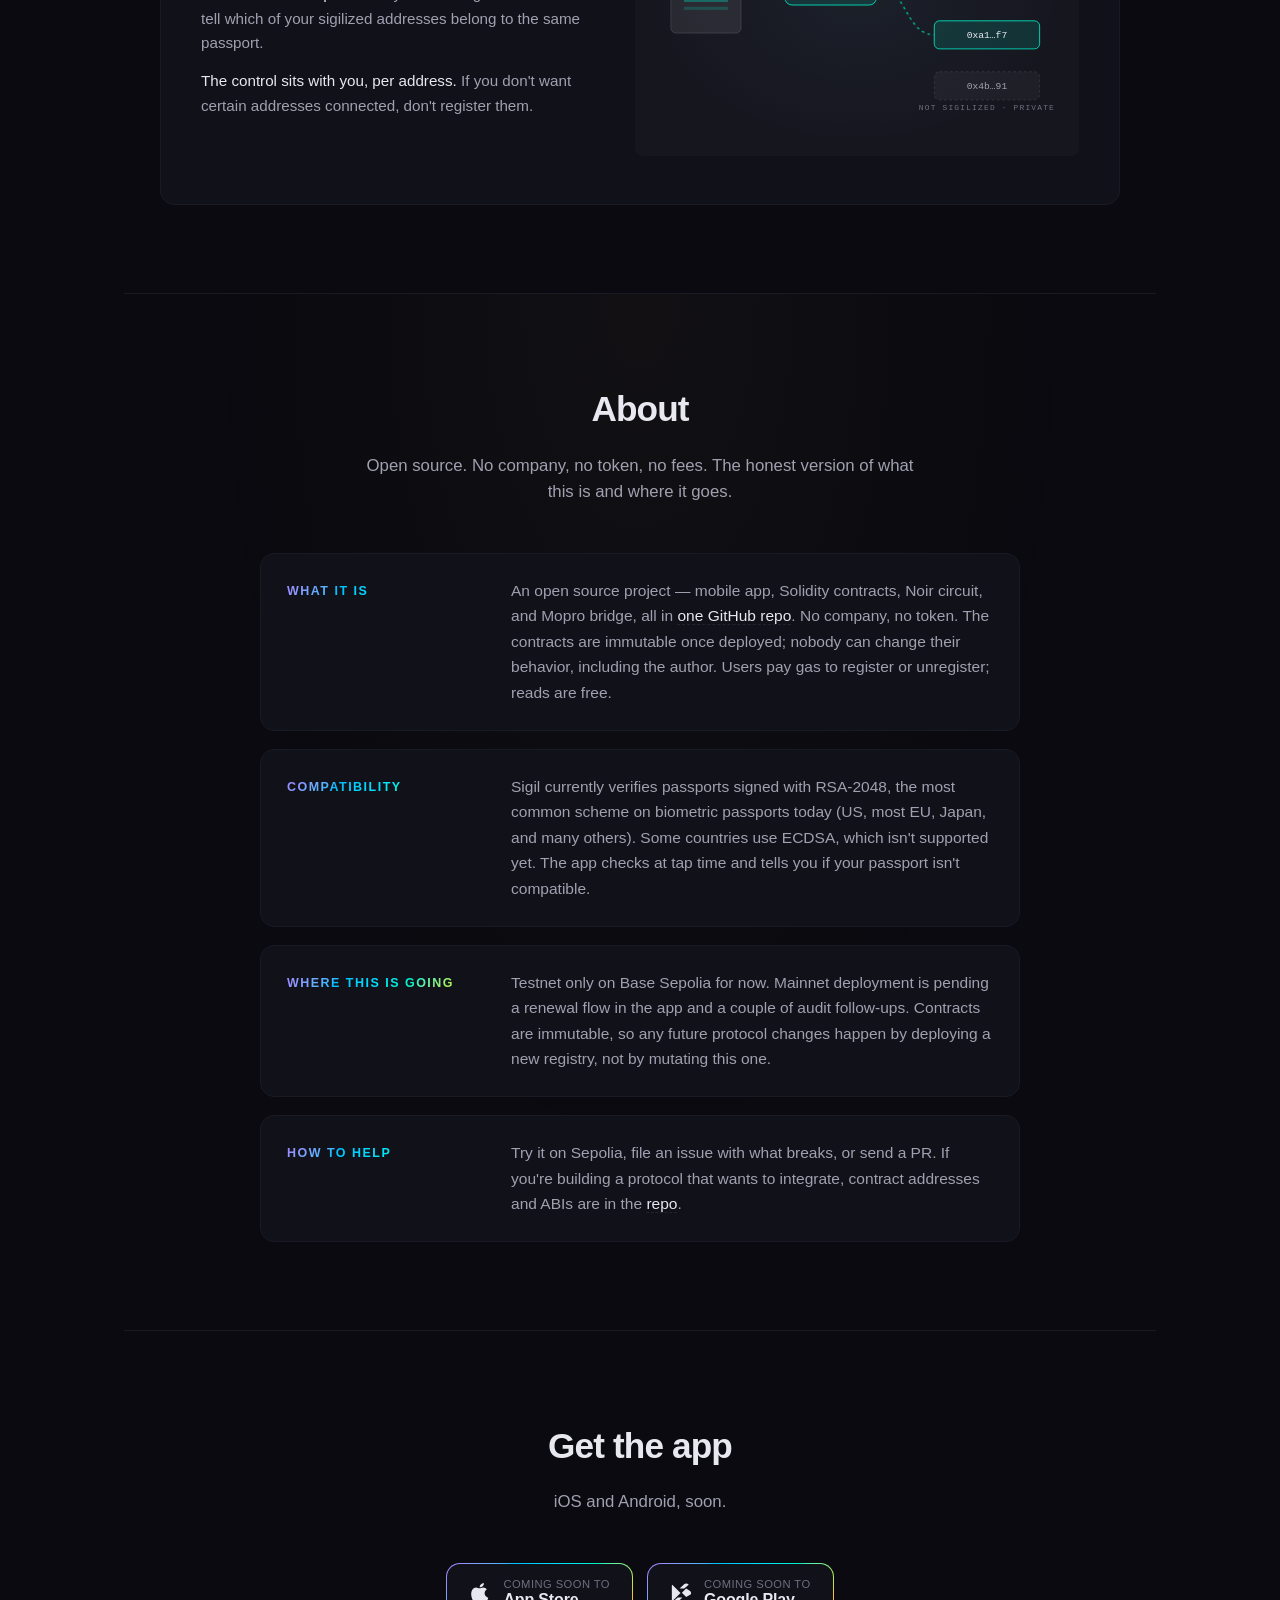
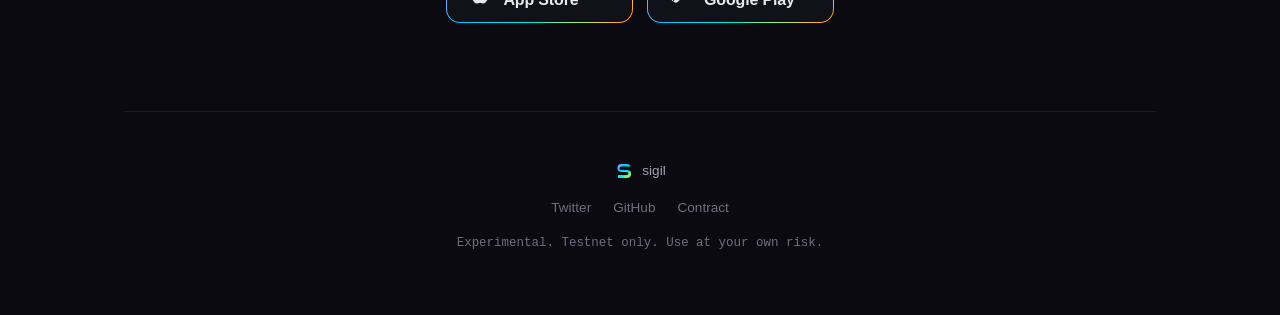
==== commit 59f19454: "hero: compact lede into one paragraph, fold disclaimer into note" ====
--- a/index.html
+++ b/index.html
@@ -57,19 +57,12 @@
       </div>
 
       <h1 class="hero__title">
-        Sigil is a passport-based identity<br />
+        A passport-based identity<br />
         registry for Ethereum addresses.
       </h1>
 
       <p class="hero__lede">
-        The idea is that you can prove you're a real person by
-        holding your biometric passport against your phone. The app builds a
-        zero-knowledge proof that the passport is genuine and binds it to your address. That proof goes into a public registry on-chain, and any
-        other contract or service can check with a single call.
-      </p>
-      <p class="hero__lede">
-        Sigil is open source, free to use, and currently testnet-only on Base
-        Sepolia.
+        Prove you're a real person with a valid passport. Tap the passport on your phone via the app, and it will generate a zero-knowledge proof that the passport is genuine and binds it to your address. That proof goes onto a public registry on-chain, and any other contract or service can check with a single call.
       </p>
 
       <div class="cta-row">
@@ -95,15 +88,14 @@
       </div>
 
       <p class="hero__note">
-        Mobile app coming soon to iOS and Android. RSA-signed passports for now.
-        Experimental — testnet only.
+        Sigil is open source and currently testnet-only on Base Sepolia. RSA-signed passports for now. Mobile app coming soon to iOS and Android.
       </p>
     </section>
 
     <section id="integration" class="section section--integration">
       <h2>The verification check</h2>
       <p class="section__lede">
-        Sigil is for smart contracts that need to filter for real people. Airdrops, voting contracts, and faucets are the common examples.
+        Sigil is for smart contracts that need to filter for real people. Airdrops, voting contracts, and faucets are some examples.
       </p>
 
       <div class="snippets">
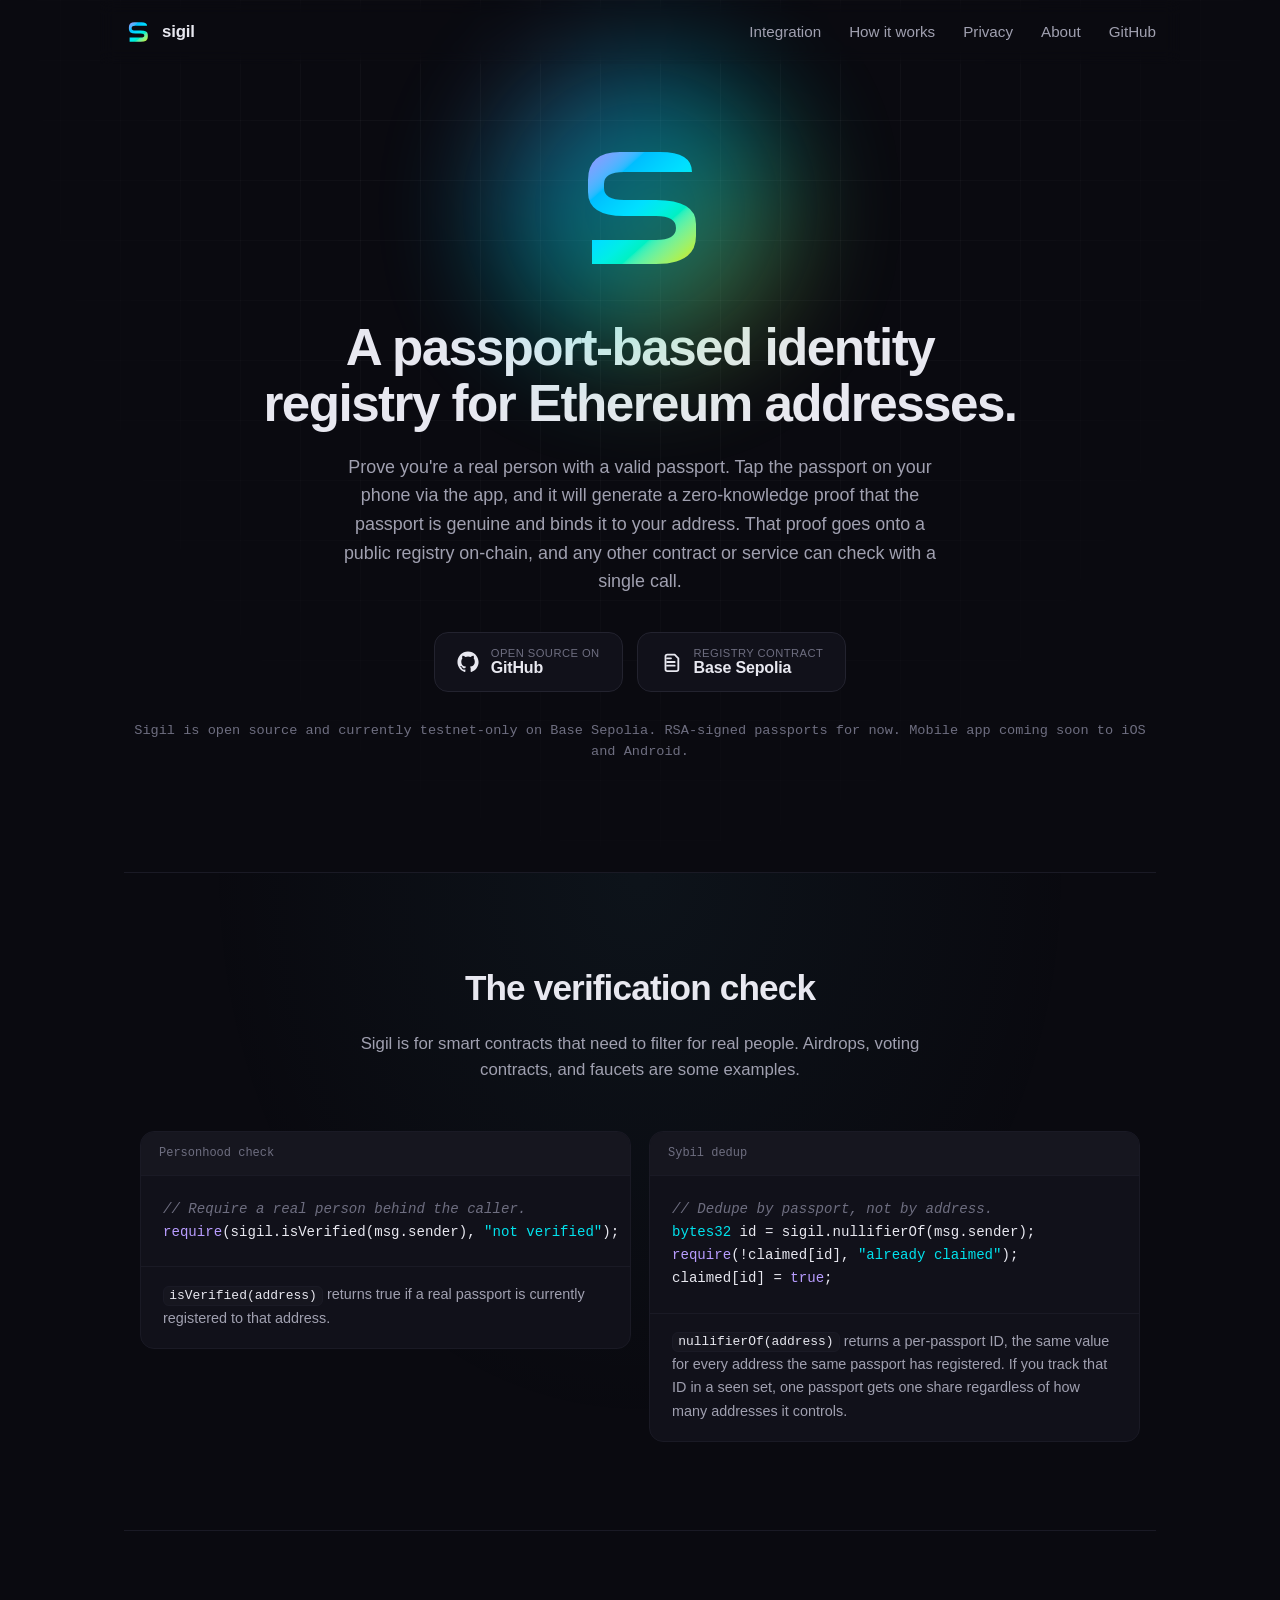
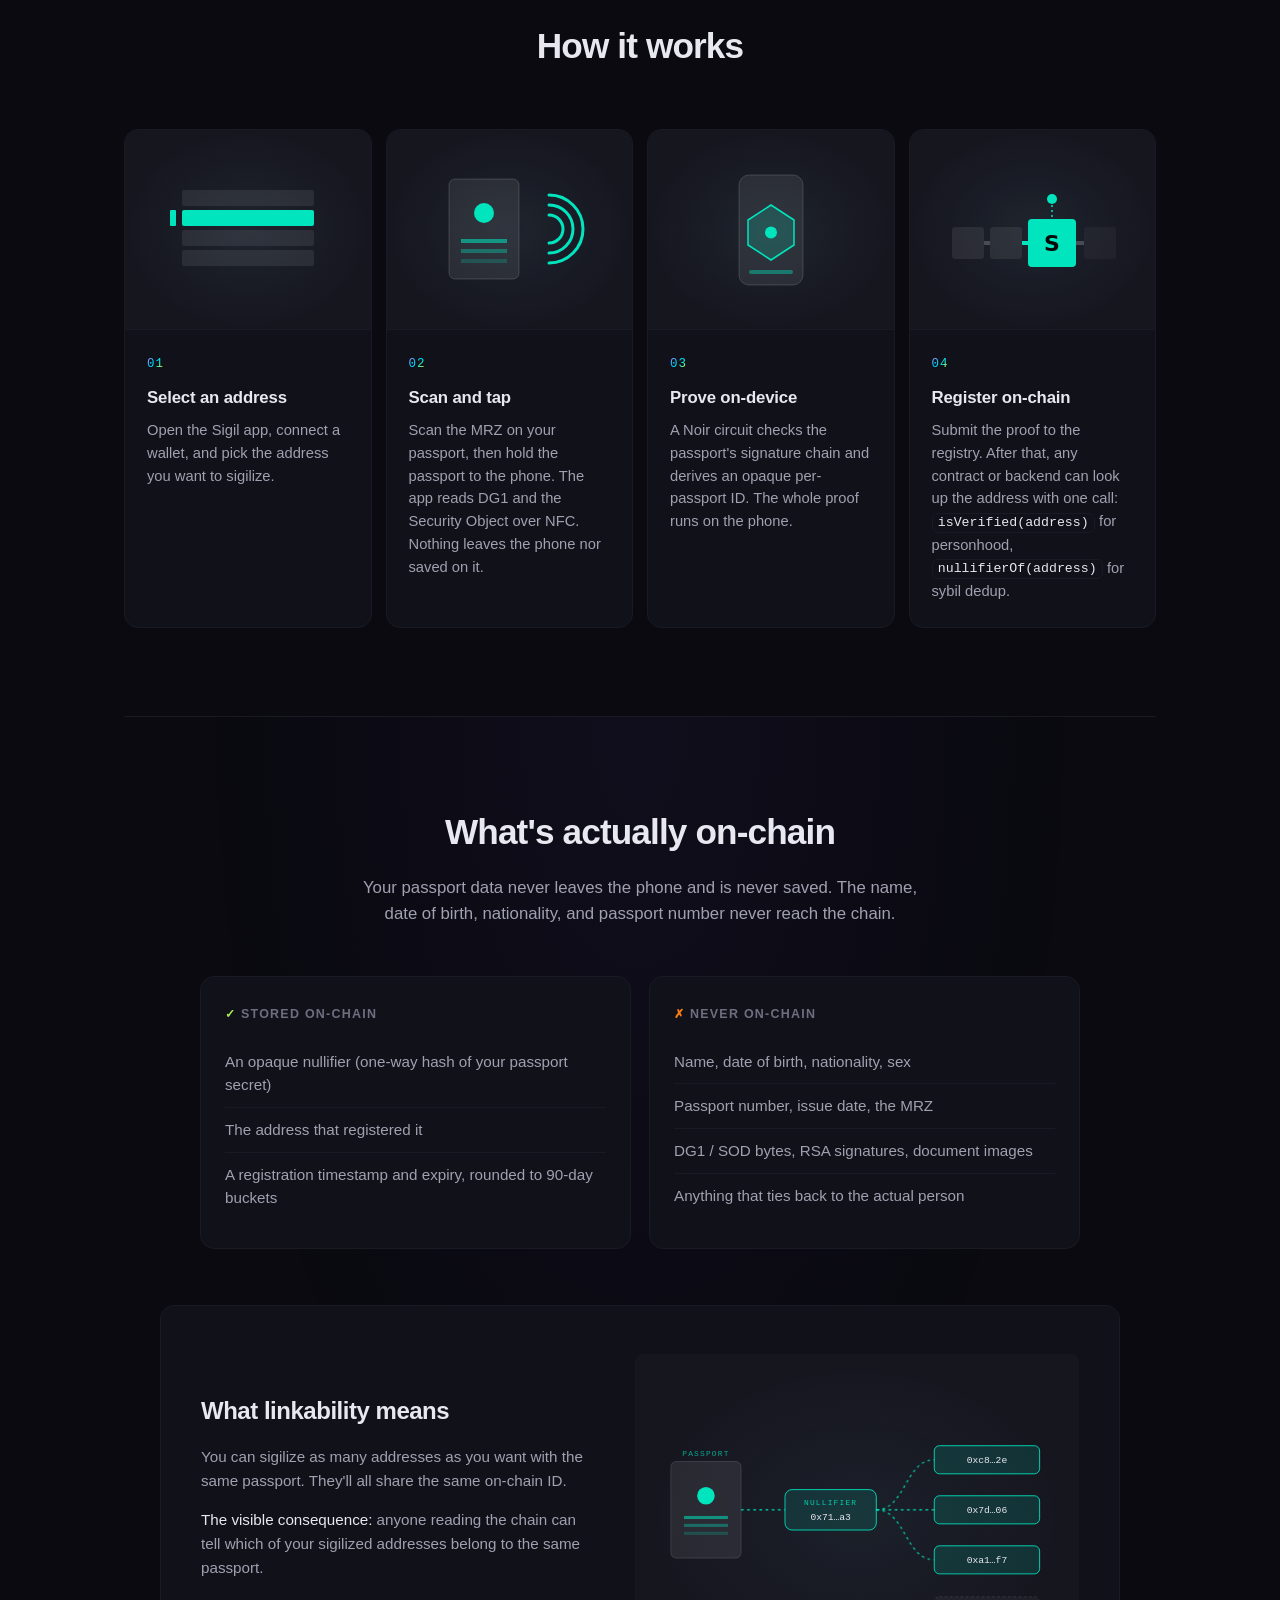
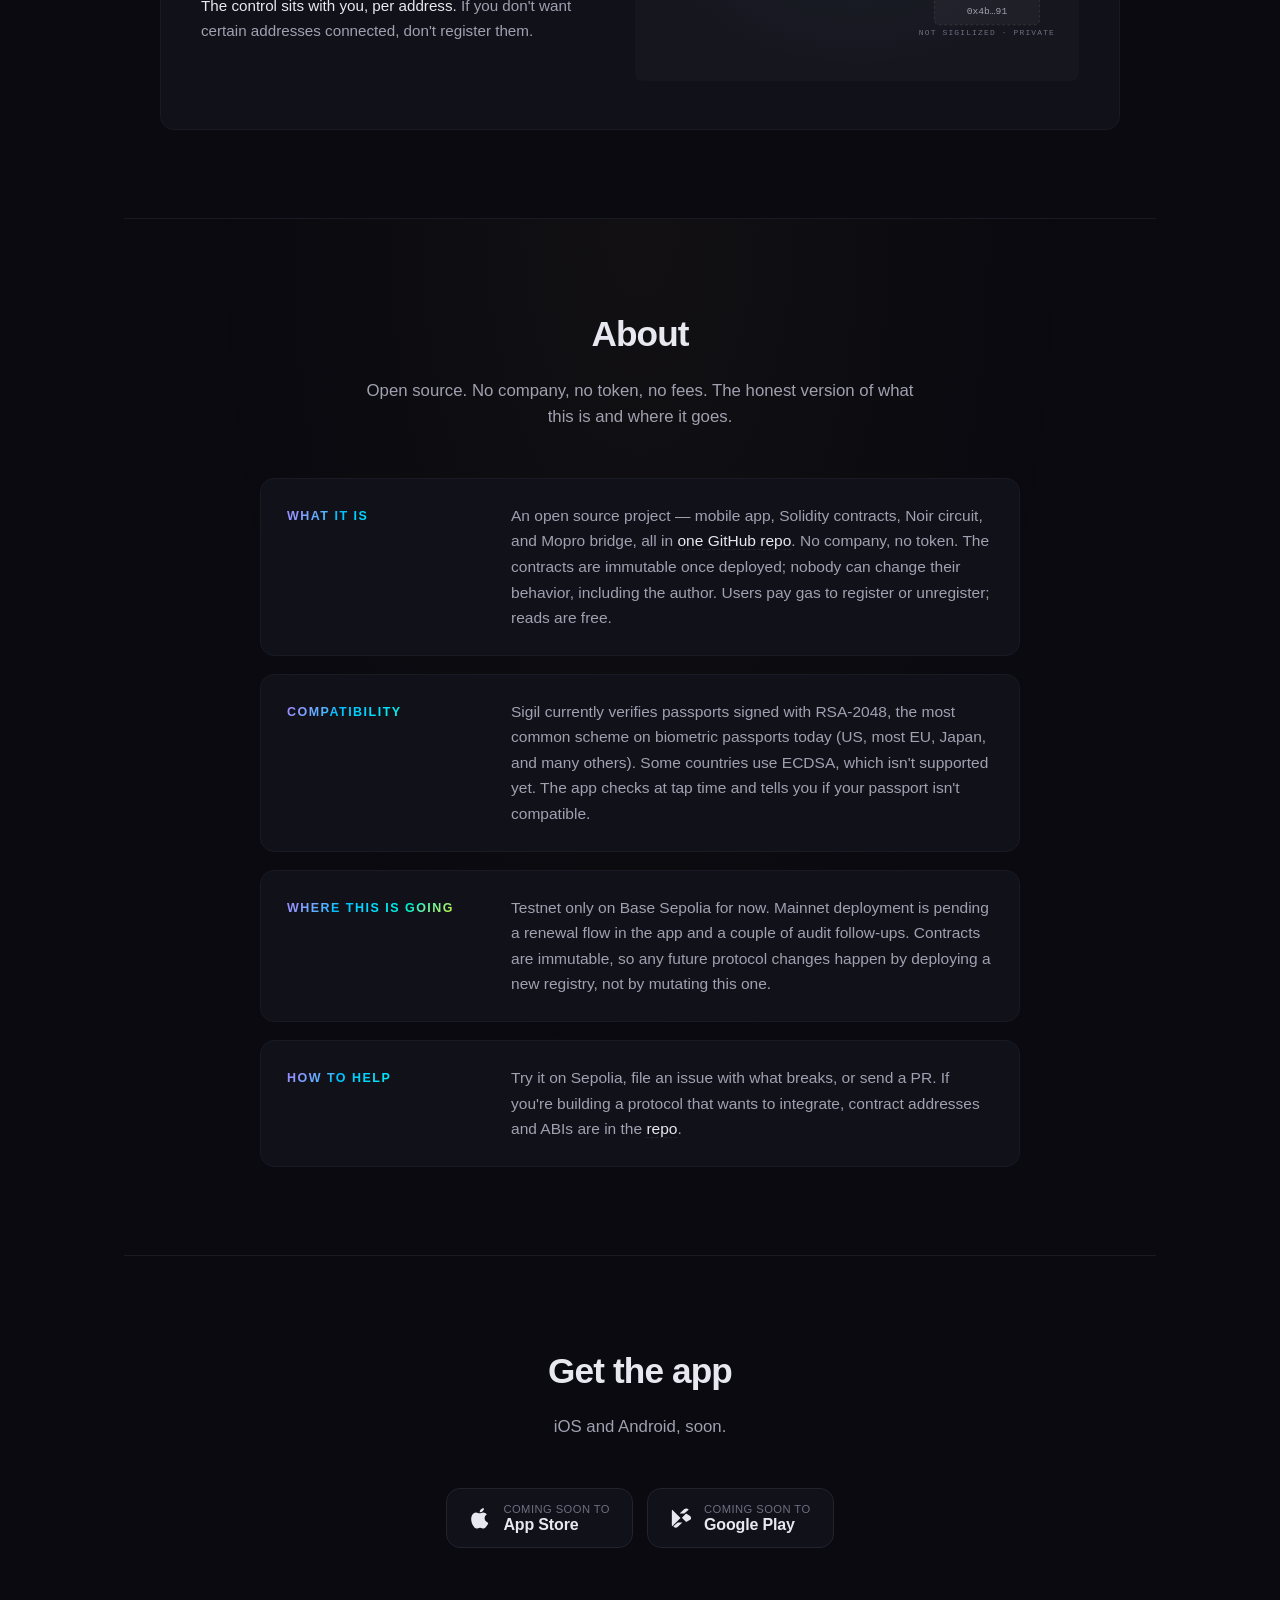
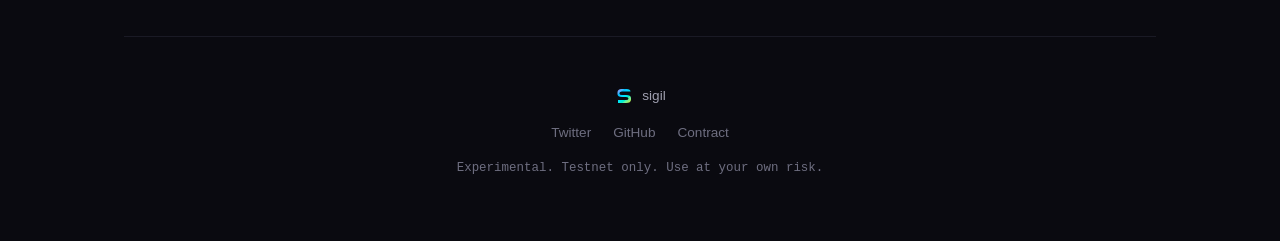
==== commit dea3cb5c: "verification: move per-function prose inside each snippet card" ====
--- a/index.html
+++ b/index.html
@@ -105,6 +105,12 @@
           </div>
 <pre><code><span class="hl-com">// Require a real person behind the caller.</span>
 <span class="hl-kw">require</span>(sigil.isVerified(msg.sender), <span class="hl-typ">"not verified"</span>);</code></pre>
+          <div class="snippet__desc">
+            <p>
+              <code>isVerified(address)</code> returns true if a real passport is
+              currently registered to that address.
+            </p>
+          </div>
         </div>
 
         <div class="snippet">
@@ -115,21 +121,15 @@
 <span class="hl-typ">bytes32</span> id = sigil.nullifierOf(msg.sender);
 <span class="hl-kw">require</span>(!claimed[id], <span class="hl-typ">"already claimed"</span>);
 claimed[id] = <span class="hl-kw">true</span>;</code></pre>
-        </div>
-      </div>
-
-      <div class="section__prose">
-        <p>
-          <code>isVerified(address)</code> returns true if a real passport is currently
-          registered to that address. <code>nullifierOf(address)</code> returns a
-          per-passport ID, the same value for every address the same passport has
-          registered. If you track that ID in a seen set, one passport gets one share
-          regardless of how many addresses it controls.
-        </p>
-        <p>
-          Both are <code>view</code> functions, so reads are free. There's nothing
-          else to install.
-        </p>
+          <div class="snippet__desc">
+            <p>
+              <code>nullifierOf(address)</code> returns a per-passport ID, the same
+              value for every address the same passport has registered. If you track
+              that ID in a seen set, one passport gets one share regardless of how
+              many addresses it controls.
+            </p>
+          </div>
+        </div>
       </div>
     </section>
 
--- a/styles.css
+++ b/styles.css
@@ -230,20 +230,19 @@
   align-items: center;
   gap: 12px;
   padding: 14px 22px;
-  background:
-    linear-gradient(var(--bg-elev), var(--bg-elev)) padding-box,
-    var(--grad) border-box;
-  border: 1px solid transparent;
+  background: var(--bg-elev);
+  border: 1px solid var(--line);
   border-radius: var(--radius);
   color: var(--fg);
   font-weight: 500;
-  transition: transform 120ms ease, background 160ms ease;
+  transition: transform 120ms ease, border-color 160ms ease, background 160ms ease;
   position: relative;
 }
 .store:hover {
   transform: translateY(-1px);
+  border-color: transparent;
   background:
-    linear-gradient(var(--bg-soft), var(--bg-soft)) padding-box,
+    linear-gradient(var(--bg-elev), var(--bg-elev)) padding-box,
     var(--grad) border-box;
 }
 .store__label {
@@ -680,6 +679,22 @@
 .hl-kw  { color: oklch(78% 0.20 290); }
 .hl-typ { color: oklch(82% 0.16 200); }
 .hl-com { color: var(--fg-muted); font-style: italic; }
+
+.snippet__desc {
+  padding: 16px 22px 18px;
+  border-top: 1px solid var(--line-soft);
+  color: var(--fg-dim);
+  font-size: 0.9rem;
+  line-height: 1.6;
+}
+.snippet__desc p {
+  margin: 0;
+}
+.snippet__desc code {
+  background: var(--bg-soft);
+  border-color: var(--line-soft);
+  font-size: 0.9em;
+}
 
 /* ---- About section ---------------------------------------------------- */
 
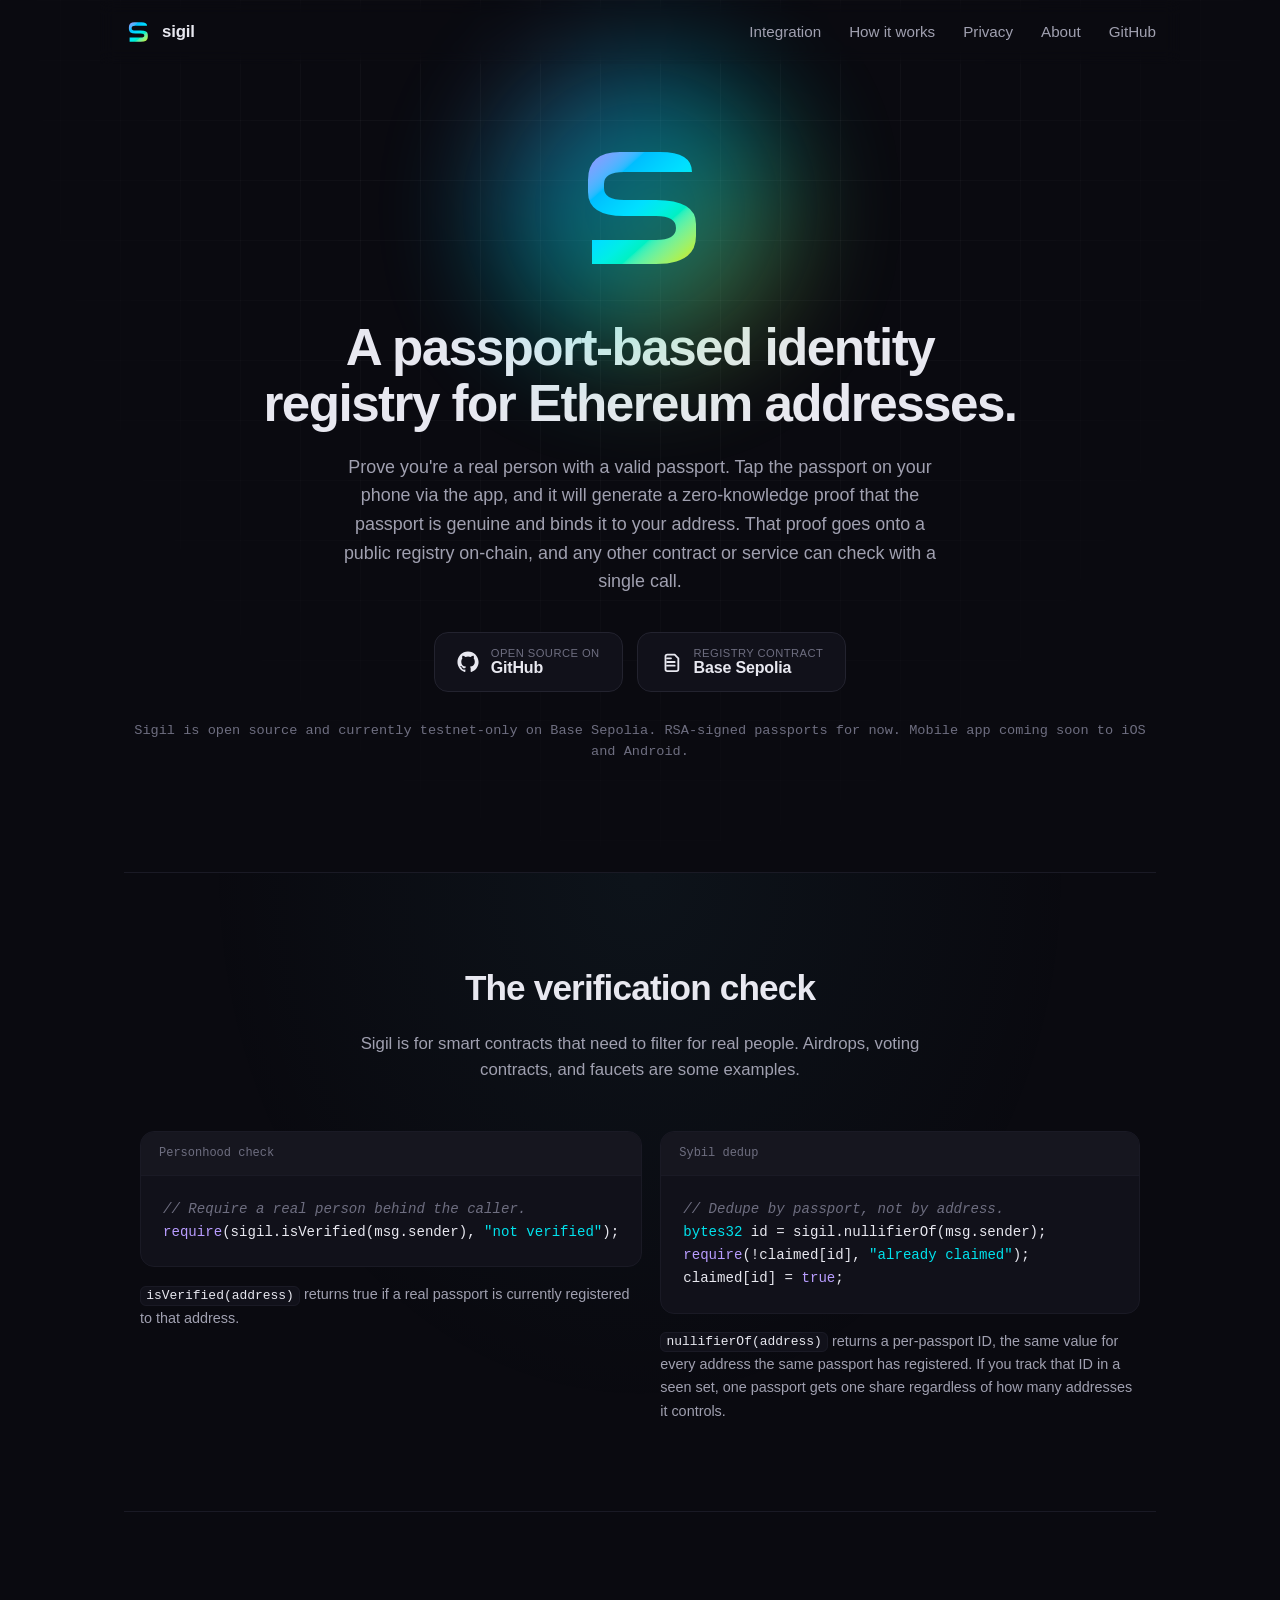
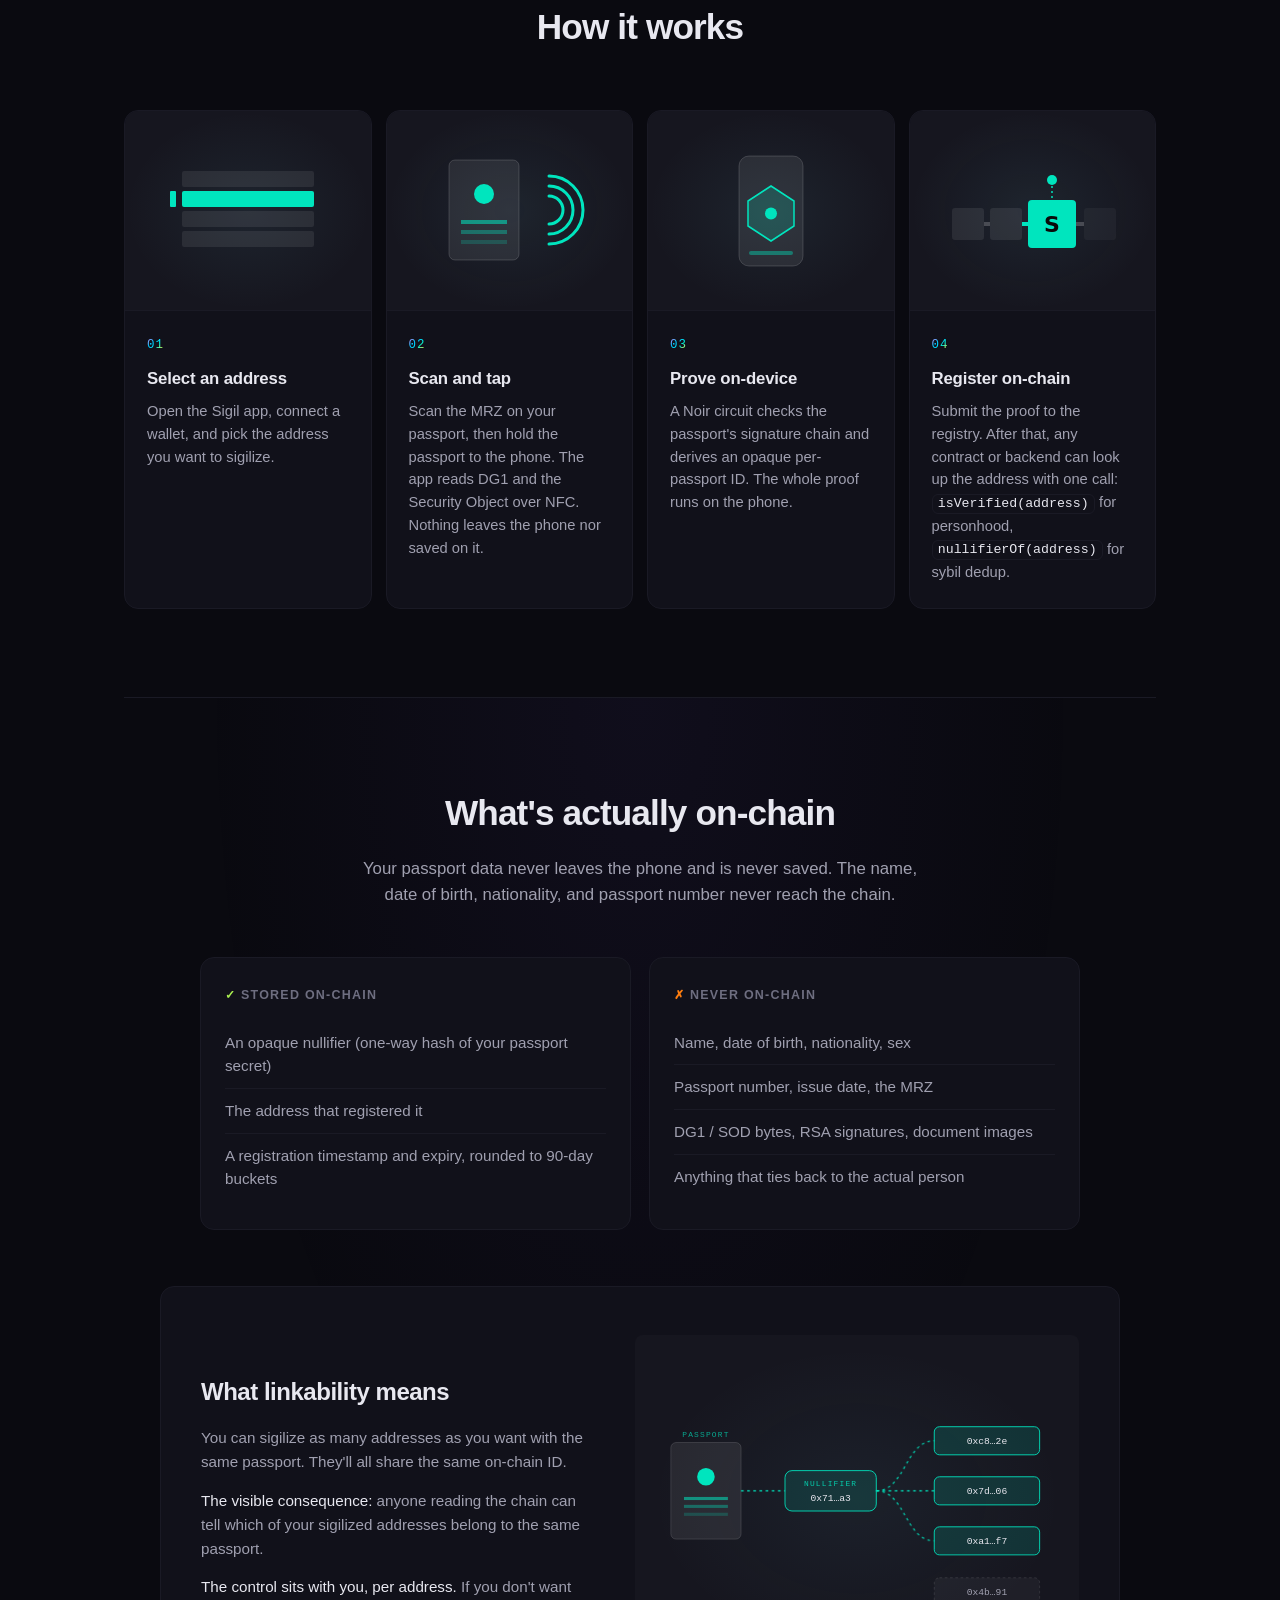
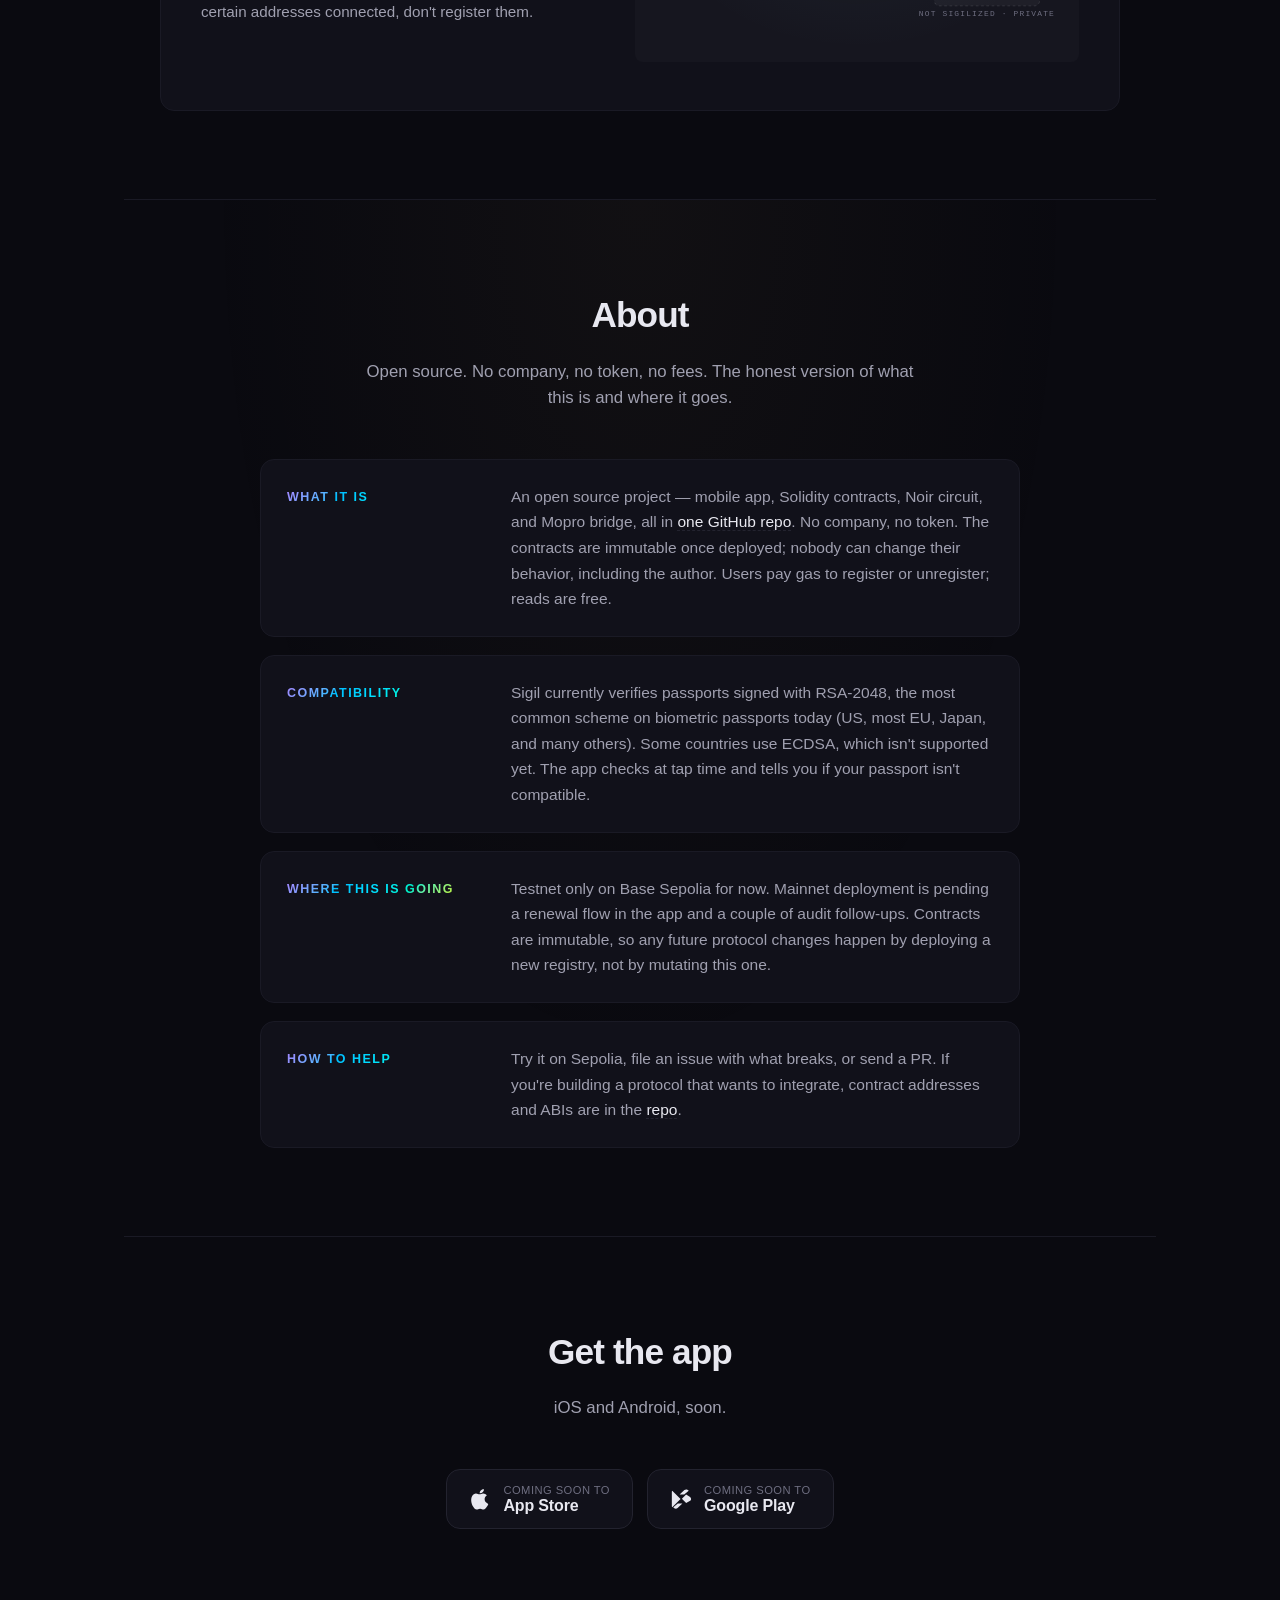
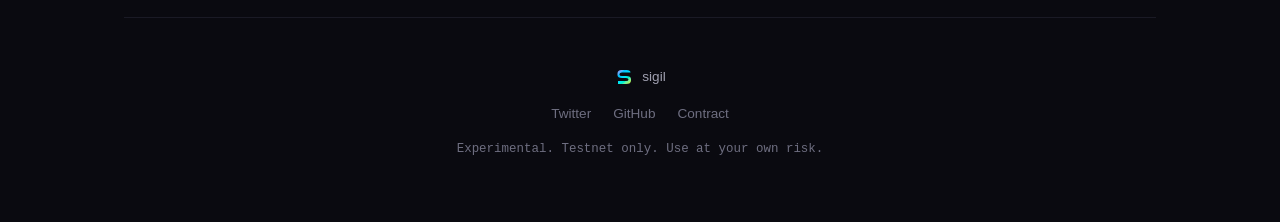
==== commit b0a8ccaa: "verification: pull snippet descriptions outside the code box" ====
--- a/index.html
+++ b/index.html
@@ -99,36 +99,36 @@
       </p>
 
       <div class="snippets">
-        <div class="snippet">
-          <div class="snippet__header">
-            <span class="snippet__caption">Personhood check</span>
-          </div>
+        <div class="snippet-block">
+          <div class="snippet">
+            <div class="snippet__header">
+              <span class="snippet__caption">Personhood check</span>
+            </div>
 <pre><code><span class="hl-com">// Require a real person behind the caller.</span>
 <span class="hl-kw">require</span>(sigil.isVerified(msg.sender), <span class="hl-typ">"not verified"</span>);</code></pre>
-          <div class="snippet__desc">
-            <p>
-              <code>isVerified(address)</code> returns true if a real passport is
-              currently registered to that address.
-            </p>
-          </div>
-        </div>
-
-        <div class="snippet">
-          <div class="snippet__header">
-            <span class="snippet__caption">Sybil dedup</span>
-          </div>
+          </div>
+          <p class="snippet-block__desc">
+            <code>isVerified(address)</code> returns true if a real passport is
+            currently registered to that address.
+          </p>
+        </div>
+
+        <div class="snippet-block">
+          <div class="snippet">
+            <div class="snippet__header">
+              <span class="snippet__caption">Sybil dedup</span>
+            </div>
 <pre><code><span class="hl-com">// Dedupe by passport, not by address.</span>
 <span class="hl-typ">bytes32</span> id = sigil.nullifierOf(msg.sender);
 <span class="hl-kw">require</span>(!claimed[id], <span class="hl-typ">"already claimed"</span>);
 claimed[id] = <span class="hl-kw">true</span>;</code></pre>
-          <div class="snippet__desc">
-            <p>
-              <code>nullifierOf(address)</code> returns a per-passport ID, the same
-              value for every address the same passport has registered. If you track
-              that ID in a seen set, one passport gets one share regardless of how
-              many addresses it controls.
-            </p>
-          </div>
+          </div>
+          <p class="snippet-block__desc">
+            <code>nullifierOf(address)</code> returns a per-passport ID, the same
+            value for every address the same passport has registered. If you track
+            that ID in a seen set, one passport gets one share regardless of how
+            many addresses it controls.
+          </p>
         </div>
       </div>
     </section>
--- a/styles.css
+++ b/styles.css
@@ -680,19 +680,18 @@
 .hl-typ { color: oklch(82% 0.16 200); }
 .hl-com { color: var(--fg-muted); font-style: italic; }
 
-.snippet__desc {
-  padding: 16px 22px 18px;
-  border-top: 1px solid var(--line-soft);
+.snippet-block {
+  display: flex;
+  flex-direction: column;
+  gap: 16px;
+}
+.snippet-block__desc {
+  margin: 0;
   color: var(--fg-dim);
   font-size: 0.9rem;
   line-height: 1.6;
 }
-.snippet__desc p {
-  margin: 0;
-}
-.snippet__desc code {
-  background: var(--bg-soft);
-  border-color: var(--line-soft);
+.snippet-block__desc code {
   font-size: 0.9em;
 }
 
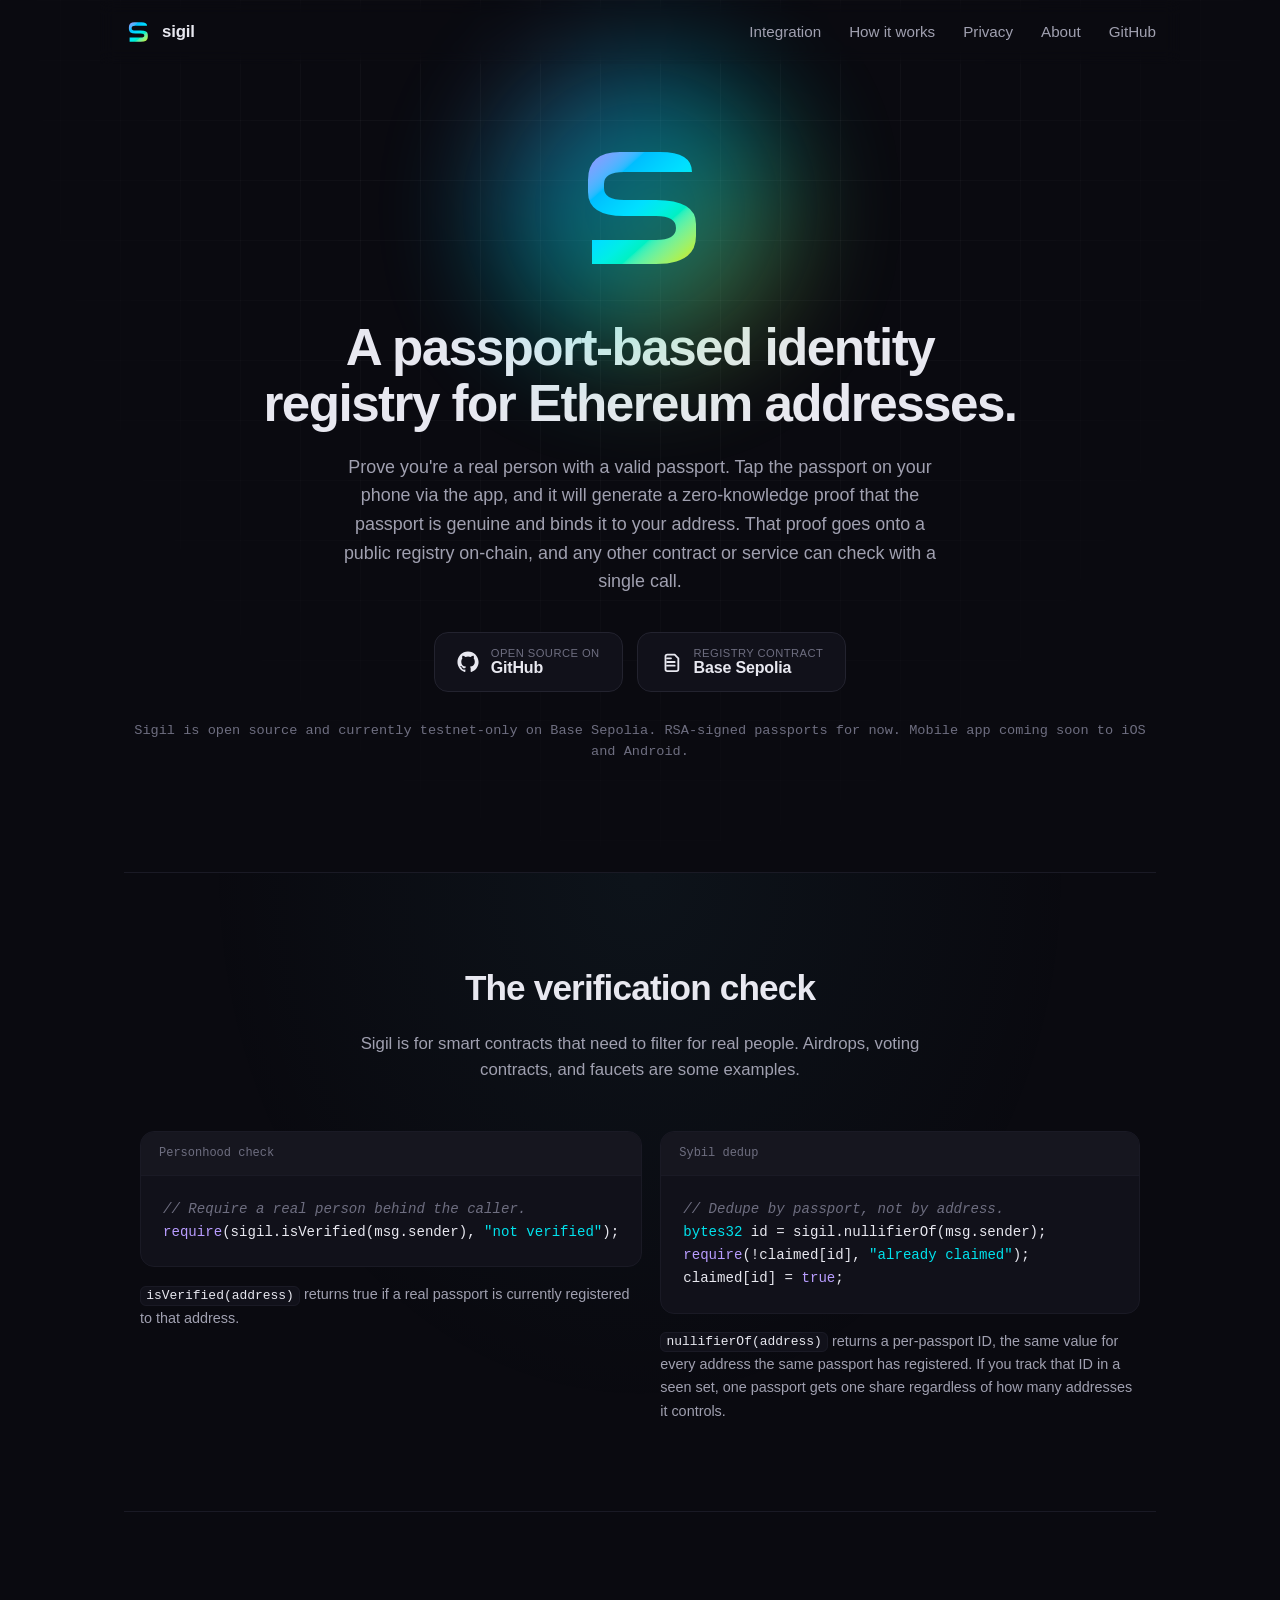
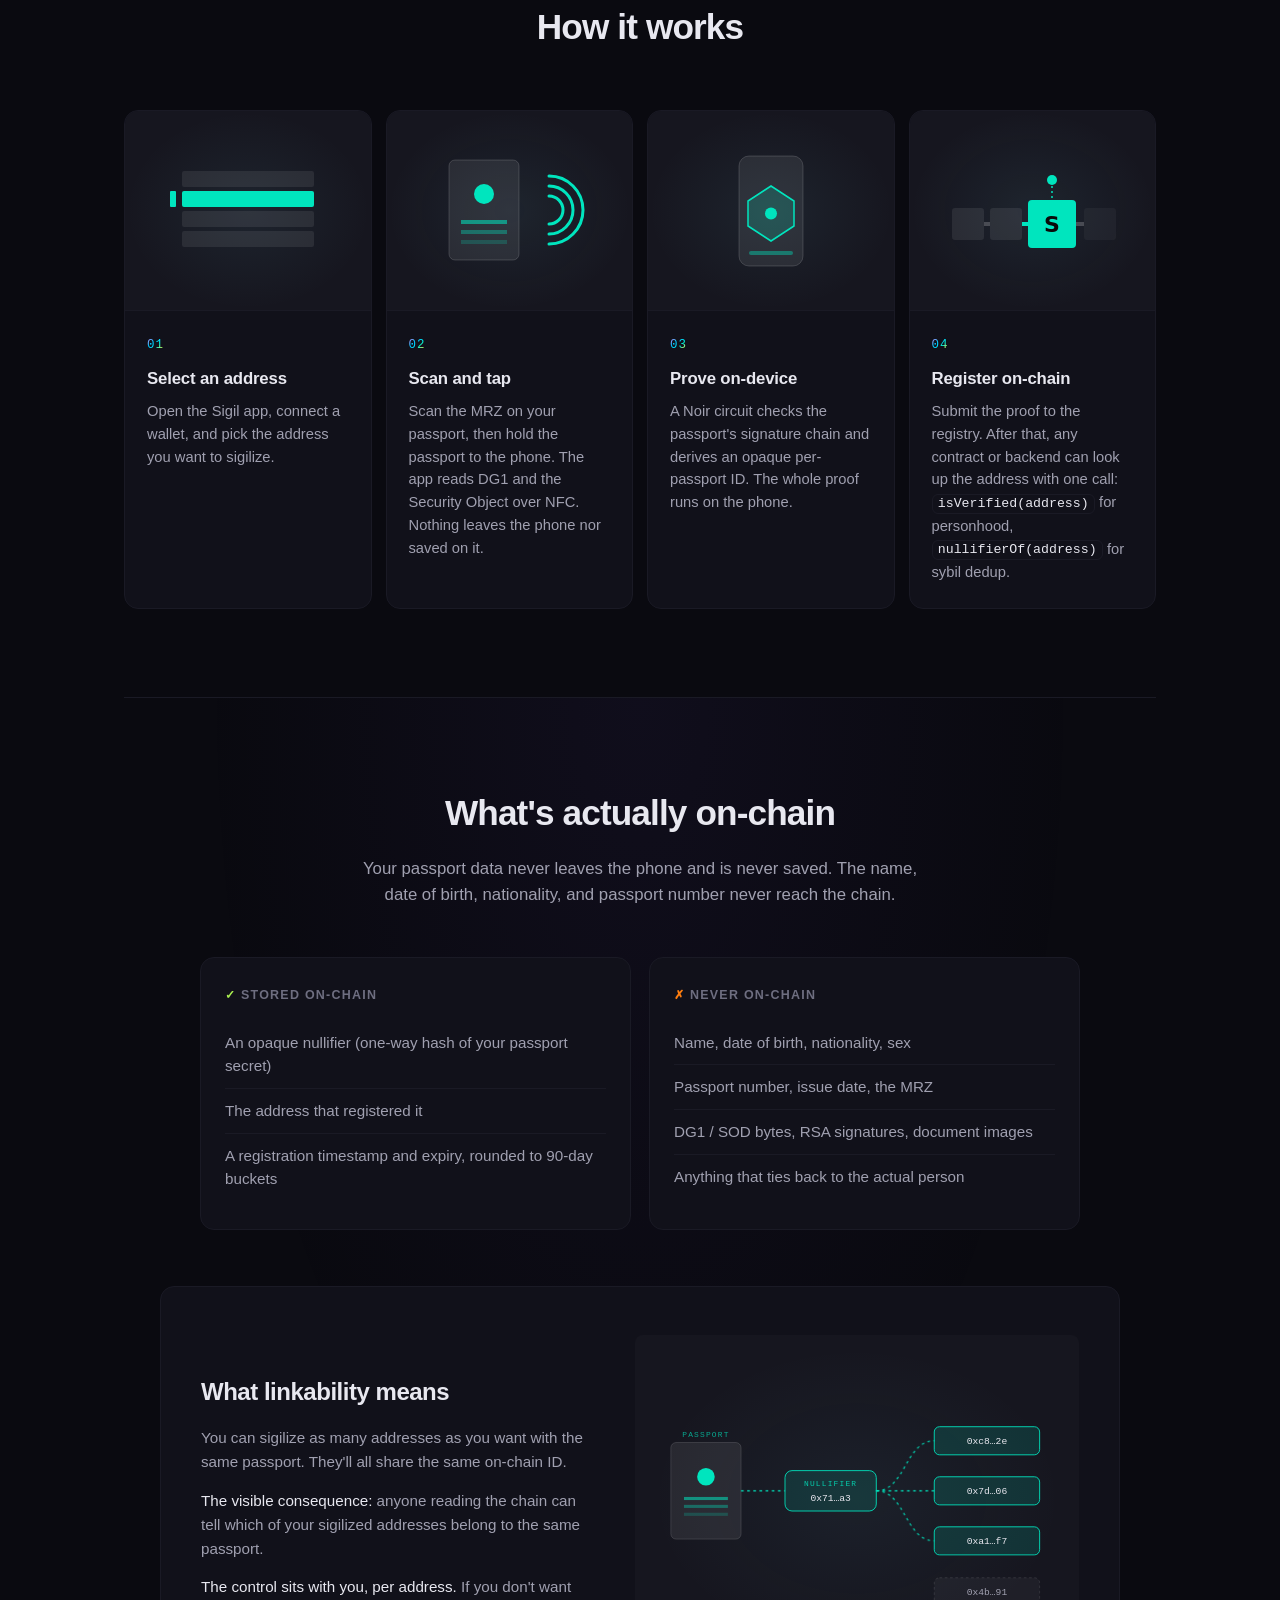
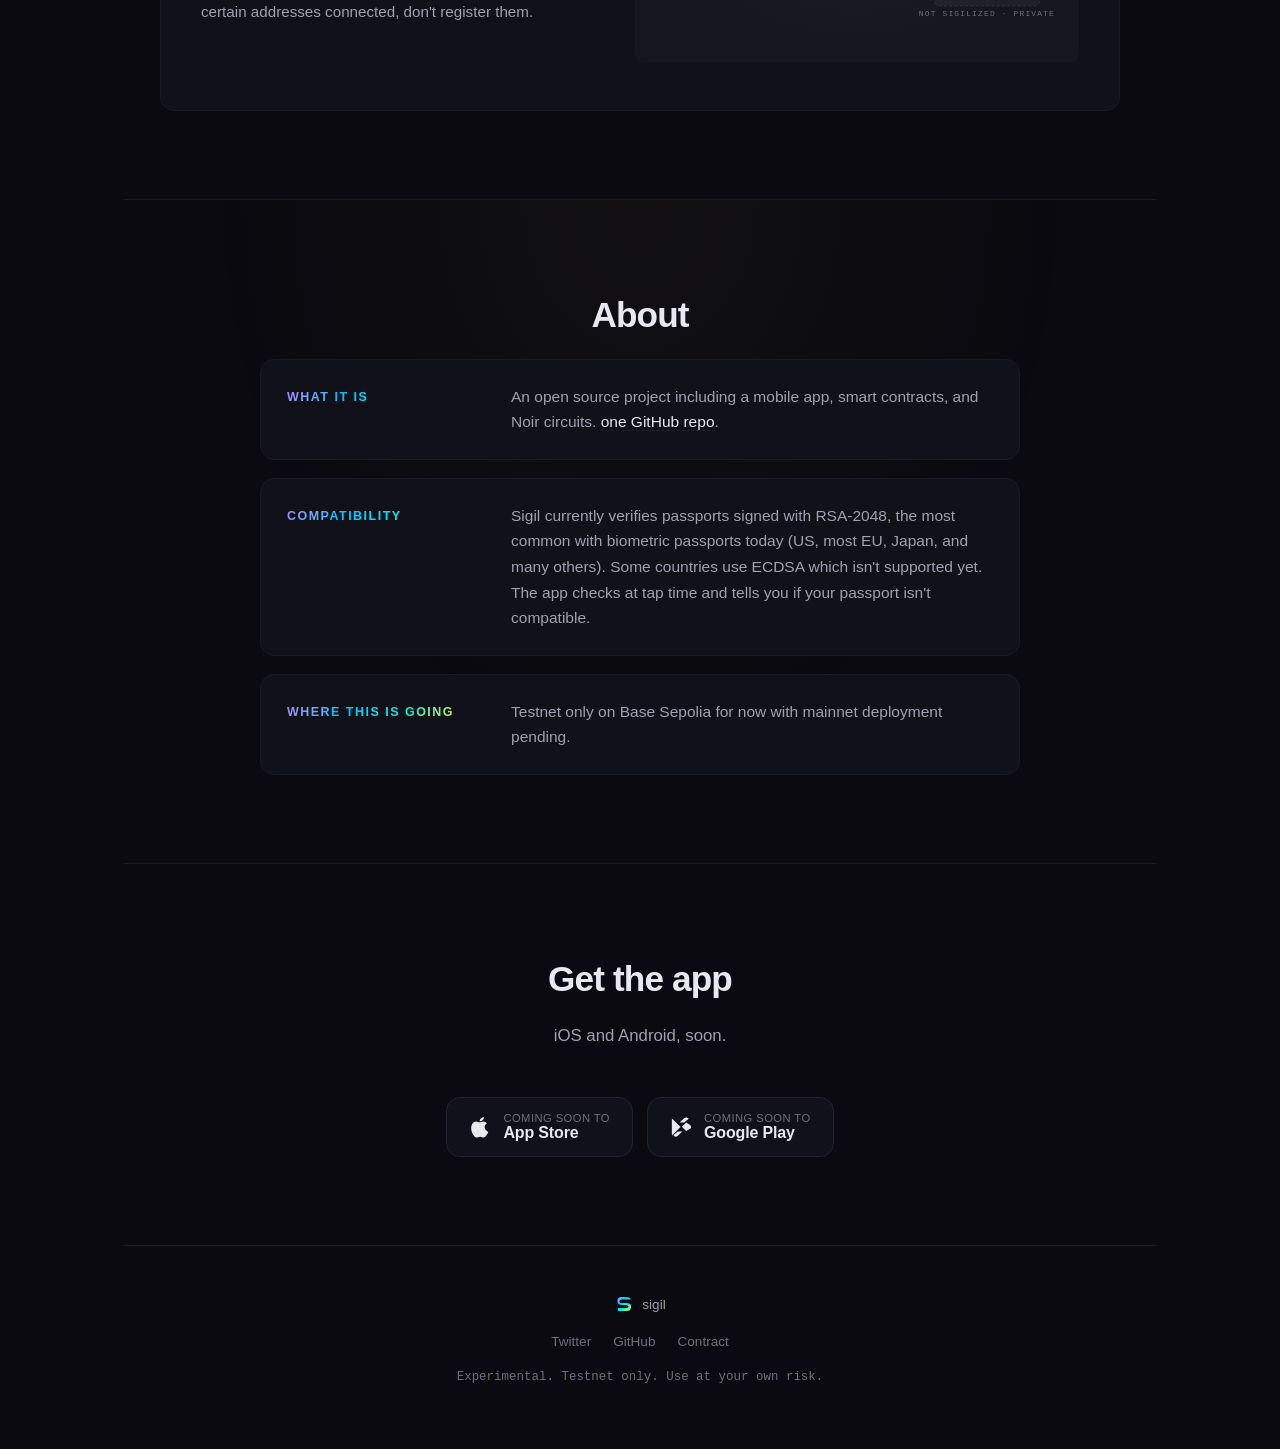
==== commit 0760759f: "compacting some stuff" ====
--- a/index.html
+++ b/index.html
@@ -311,45 +311,27 @@
 
     <section id="about" class="section section--about">
       <h2>About</h2>
-      <p class="section__lede">
-        Open source. No company, no token, no fees. The honest version of what this is and where it goes.
-      </p>
       <div class="about">
         <div class="about__row">
           <h3>What it is</h3>
           <p>
-            An open source project — mobile app, Solidity contracts, Noir circuit, and Mopro
-            bridge, all in
+            An open source project including a mobile app, smart contracts, and Noir circuits.
             <a href="https://github.com/zksigil/sigil-monorepo" class="cta--github">one GitHub repo</a>.
-            No company, no token. The contracts are immutable once deployed; nobody can change
-            their behavior, including the author. Users pay gas to register or unregister;
-            reads are free.
           </p>
         </div>
         <div class="about__row">
           <h3>Compatibility</h3>
           <p>
-            Sigil currently verifies passports signed with RSA-2048, the most common scheme on
+            Sigil currently verifies passports signed with RSA-2048, the most common with
             biometric passports today (US, most EU, Japan, and many others). Some countries use
-            ECDSA, which isn't supported yet. The app checks at tap time and tells you if your
+            ECDSA which isn't supported yet. The app checks at tap time and tells you if your
             passport isn't compatible.
           </p>
         </div>
         <div class="about__row">
           <h3>Where this is going</h3>
           <p>
-            Testnet only on Base Sepolia for now. Mainnet deployment is pending a renewal
-            flow in the app and a couple of audit follow-ups. Contracts are immutable, so
-            any future protocol changes happen by deploying a new registry, not by mutating
-            this one.
-          </p>
-        </div>
-        <div class="about__row">
-          <h3>How to help</h3>
-          <p>
-            Try it on Sepolia, file an issue with what breaks, or send a PR.
-            If you're building a protocol that wants to integrate, contract addresses and
-            ABIs are in the <a href="https://github.com/zksigil/sigil-monorepo">repo</a>.
+            Testnet only on Base Sepolia for now with mainnet deployment pending.
           </p>
         </div>
       </div>
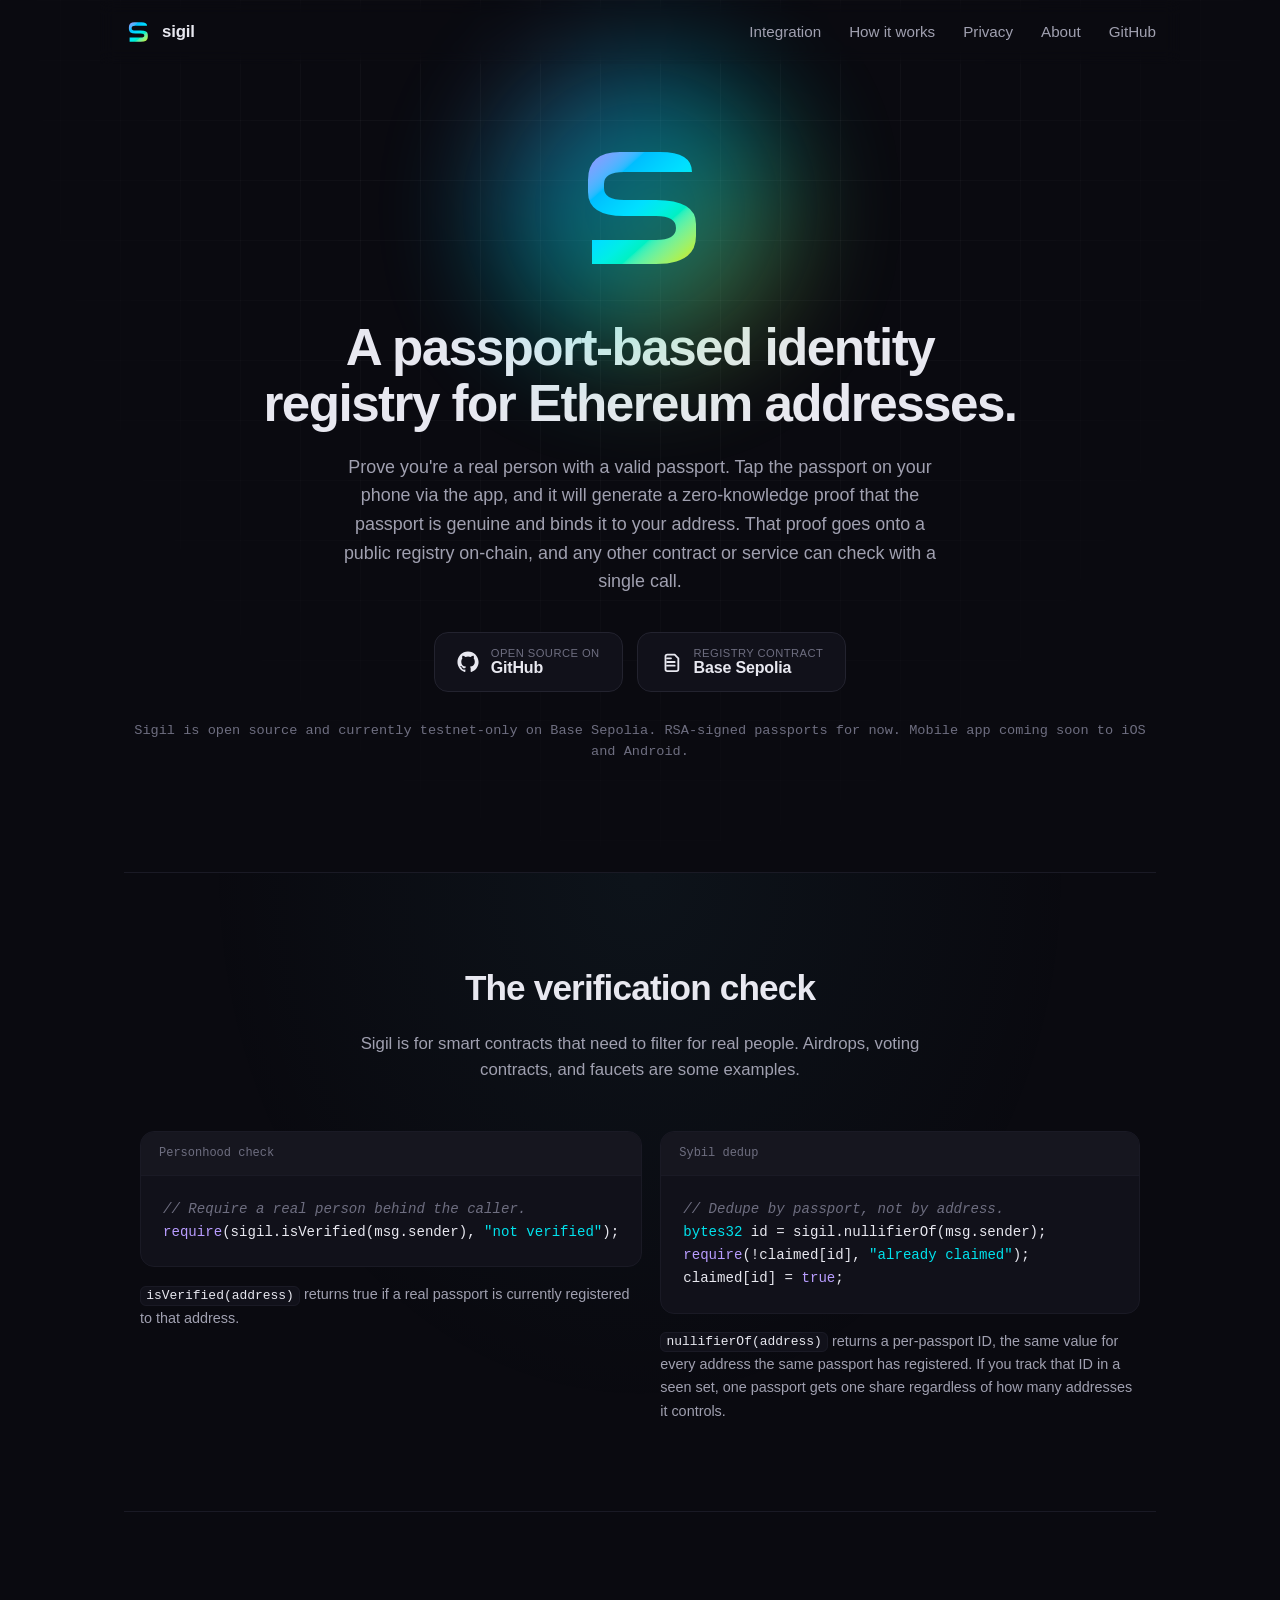
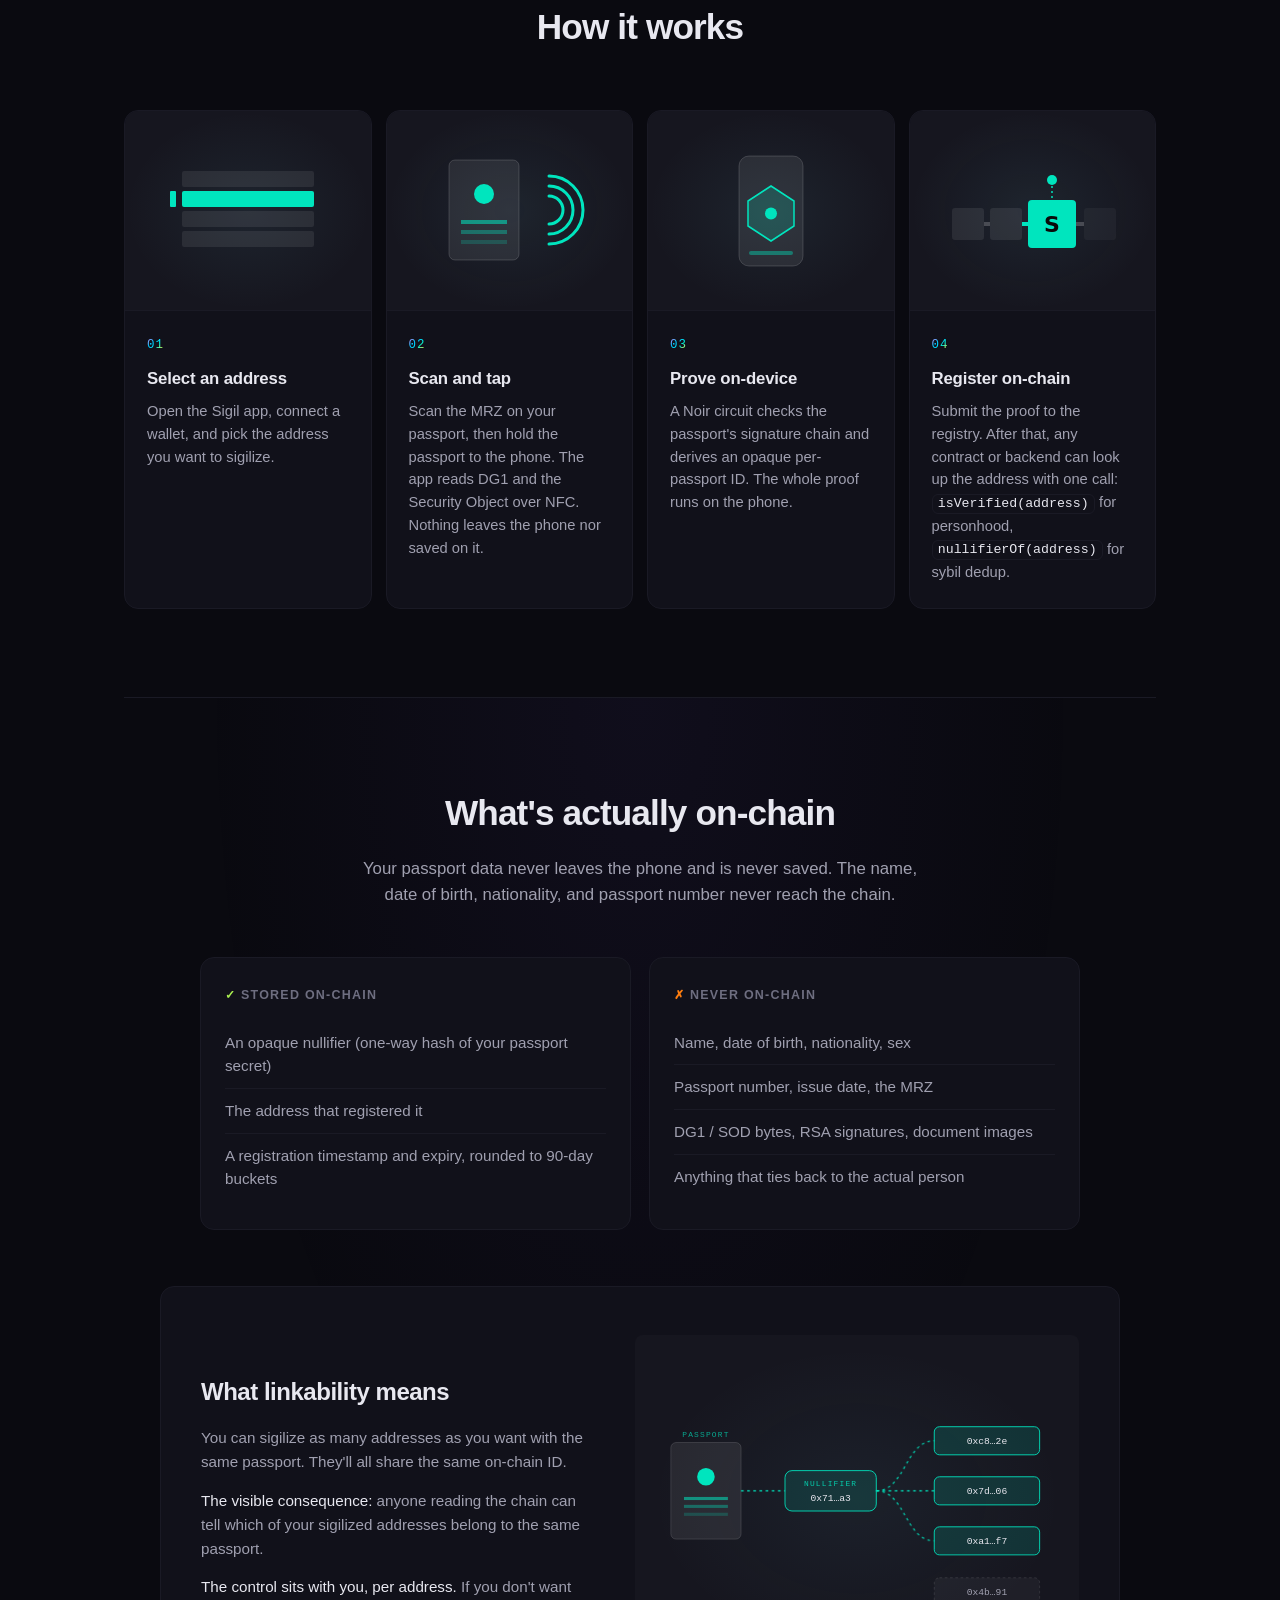
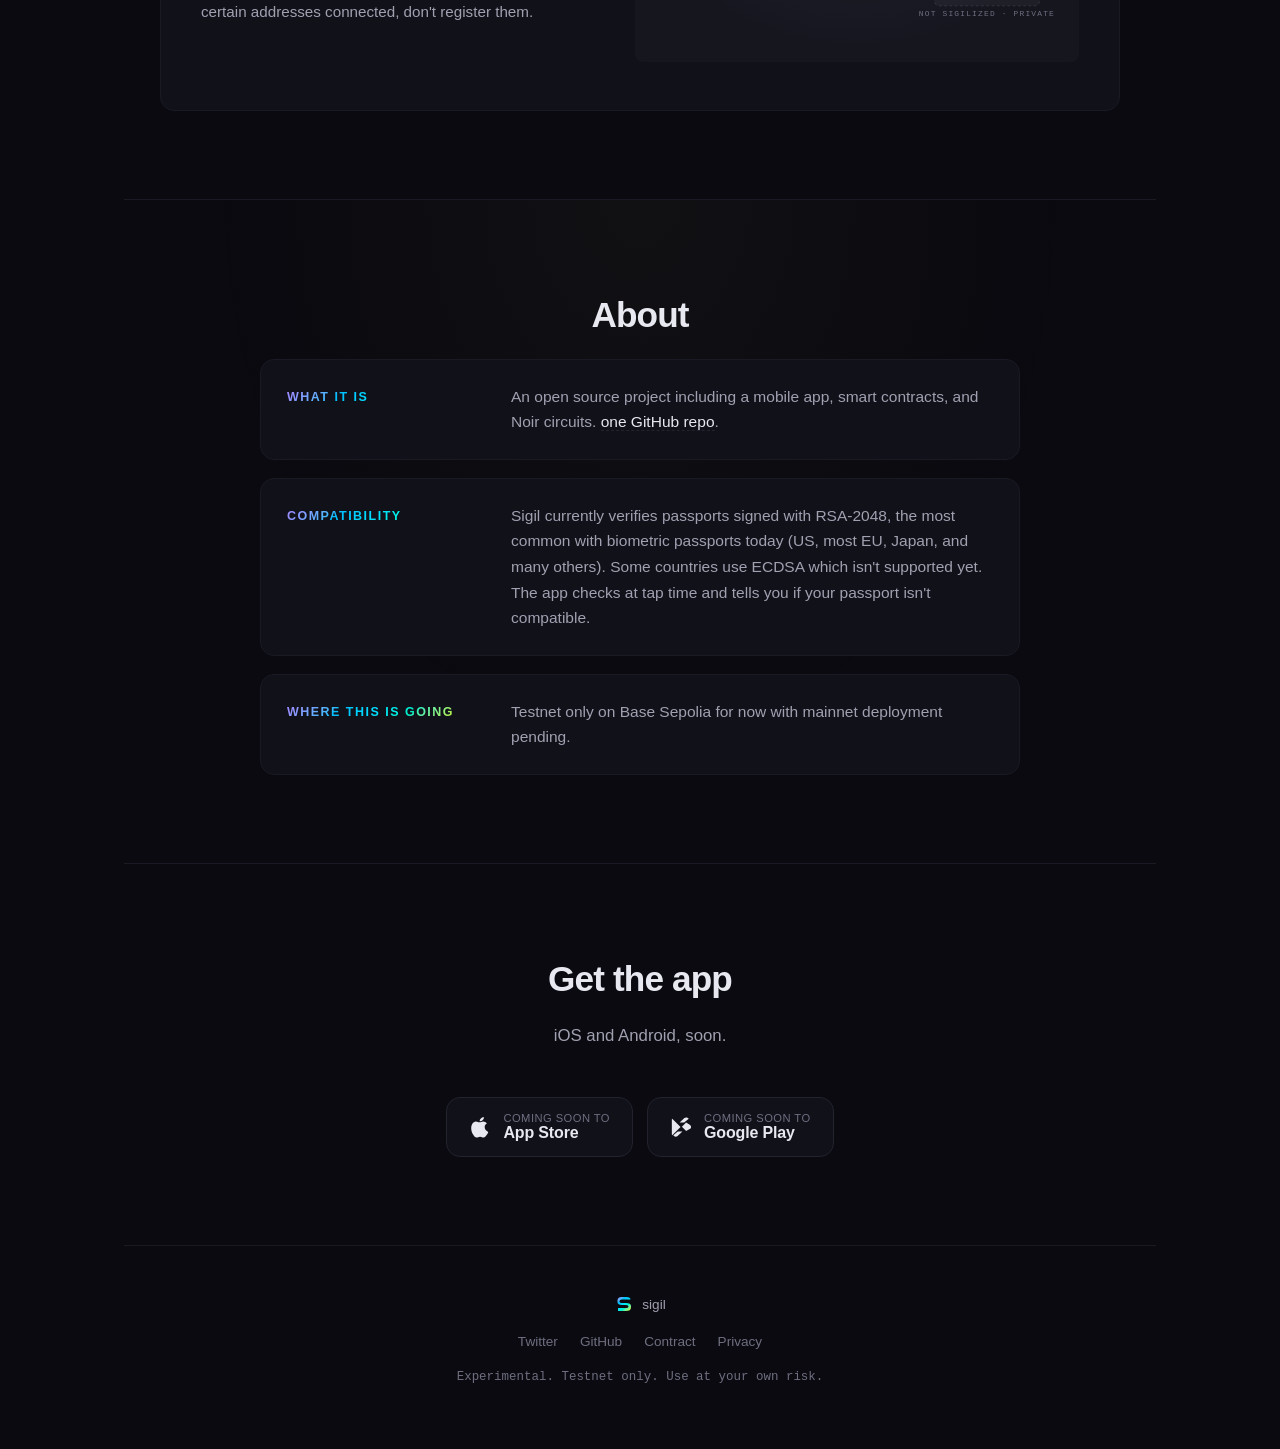
==== commit c1b62e2d: "Add privacy.html + footer link + reusable .prose styles App Store submission requires a public priva" ====
--- a/index.html
+++ b/index.html
@@ -373,6 +373,7 @@
         <a href="#" class="cta--twitter">Twitter</a>
         <a href="https://github.com/zksigil/sigil-monorepo" class="cta--github">GitHub</a>
         <a href="https://sepolia.basescan.org/address/0x6f692eba653ef8ff9048cbf5555bd700c78b414f" target="_blank" rel="noopener noreferrer">Contract</a>
+        <a href="privacy.html">Privacy</a>
       </nav>
       <p class="footer__small">Experimental. Testnet only. Use at your own risk.</p>
     </div>
--- a/styles.css
+++ b/styles.css
@@ -807,3 +807,71 @@
   outline-offset: 3px;
   border-radius: var(--radius-sm);
 }
+
+/* ---- Prose pages (privacy, terms, etc.) ------------------------------- */
+/* Long-form text pages reuse the same nav/footer but need readable
+   typography. Constrains width, lifts vertical rhythm, links are clearly
+   distinguishable. */
+
+.prose {
+  max-width: 720px;
+  margin: 0 auto;
+  padding: 48px 24px 96px;
+}
+
+.prose h1 {
+  font-size: 2rem;
+  line-height: 1.2;
+  letter-spacing: -0.01em;
+  margin: 0 0 8px;
+}
+
+.prose h2 {
+  font-size: 1.15rem;
+  line-height: 1.3;
+  margin: 40px 0 12px;
+  color: var(--fg);
+}
+
+.prose__meta {
+  font-family: var(--font-mono);
+  font-size: 0.85rem;
+  color: var(--fg-muted);
+  margin: 0 0 24px;
+}
+
+.prose__lede {
+  font-size: 1.05rem;
+  line-height: 1.6;
+  color: var(--fg-dim);
+  margin: 0 0 32px;
+  padding-bottom: 24px;
+  border-bottom: 1px solid var(--line-soft);
+}
+
+.prose p,
+.prose li {
+  font-size: 0.95rem;
+  line-height: 1.65;
+  color: var(--fg-dim);
+}
+
+.prose p { margin: 0 0 14px; }
+
+.prose ul {
+  margin: 0 0 18px;
+  padding-left: 22px;
+}
+
+.prose li { margin-bottom: 8px; }
+
+.prose strong { color: var(--fg); font-weight: 600; }
+
+.prose a {
+  color: var(--accent-cyan);
+  text-decoration: underline;
+  text-decoration-color: oklch(84% 0.18 190 / 0.4);
+  text-underline-offset: 2px;
+  transition: text-decoration-color 120ms;
+}
+.prose a:hover { text-decoration-color: var(--accent-cyan); }
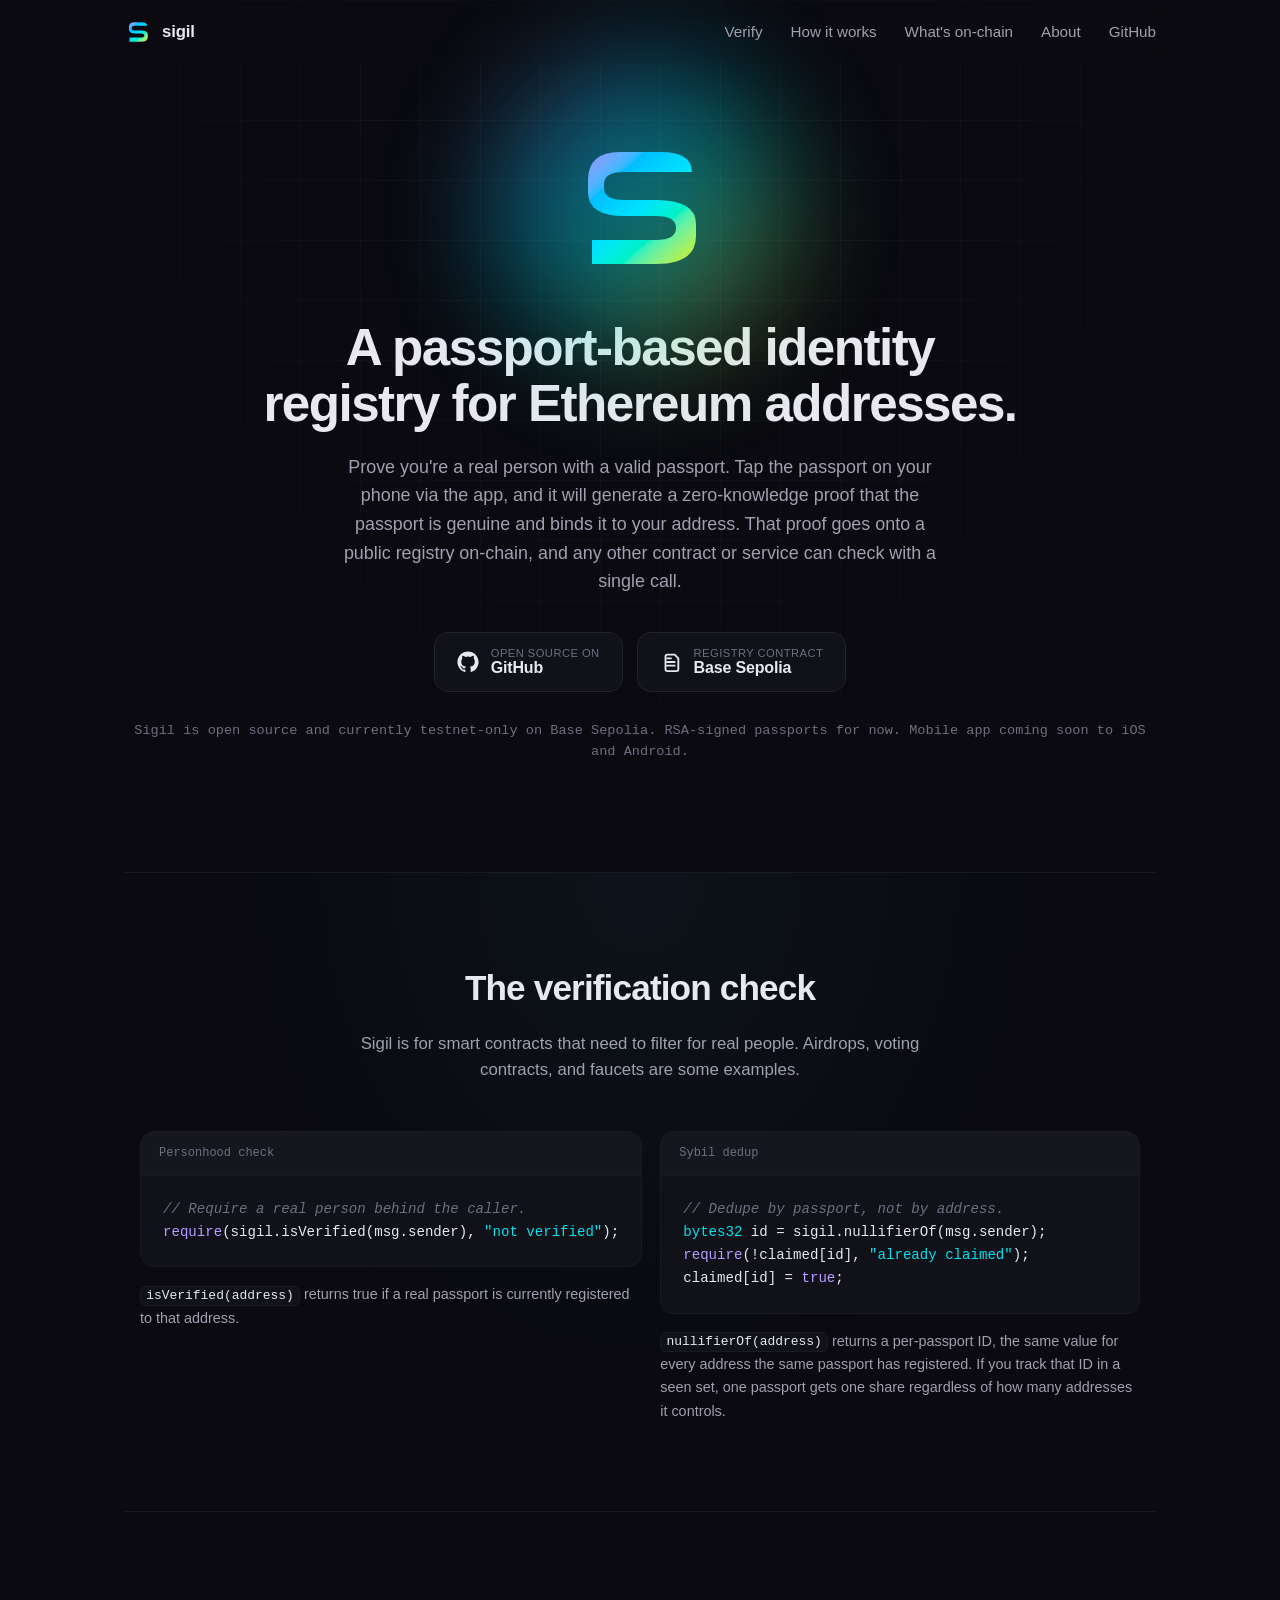
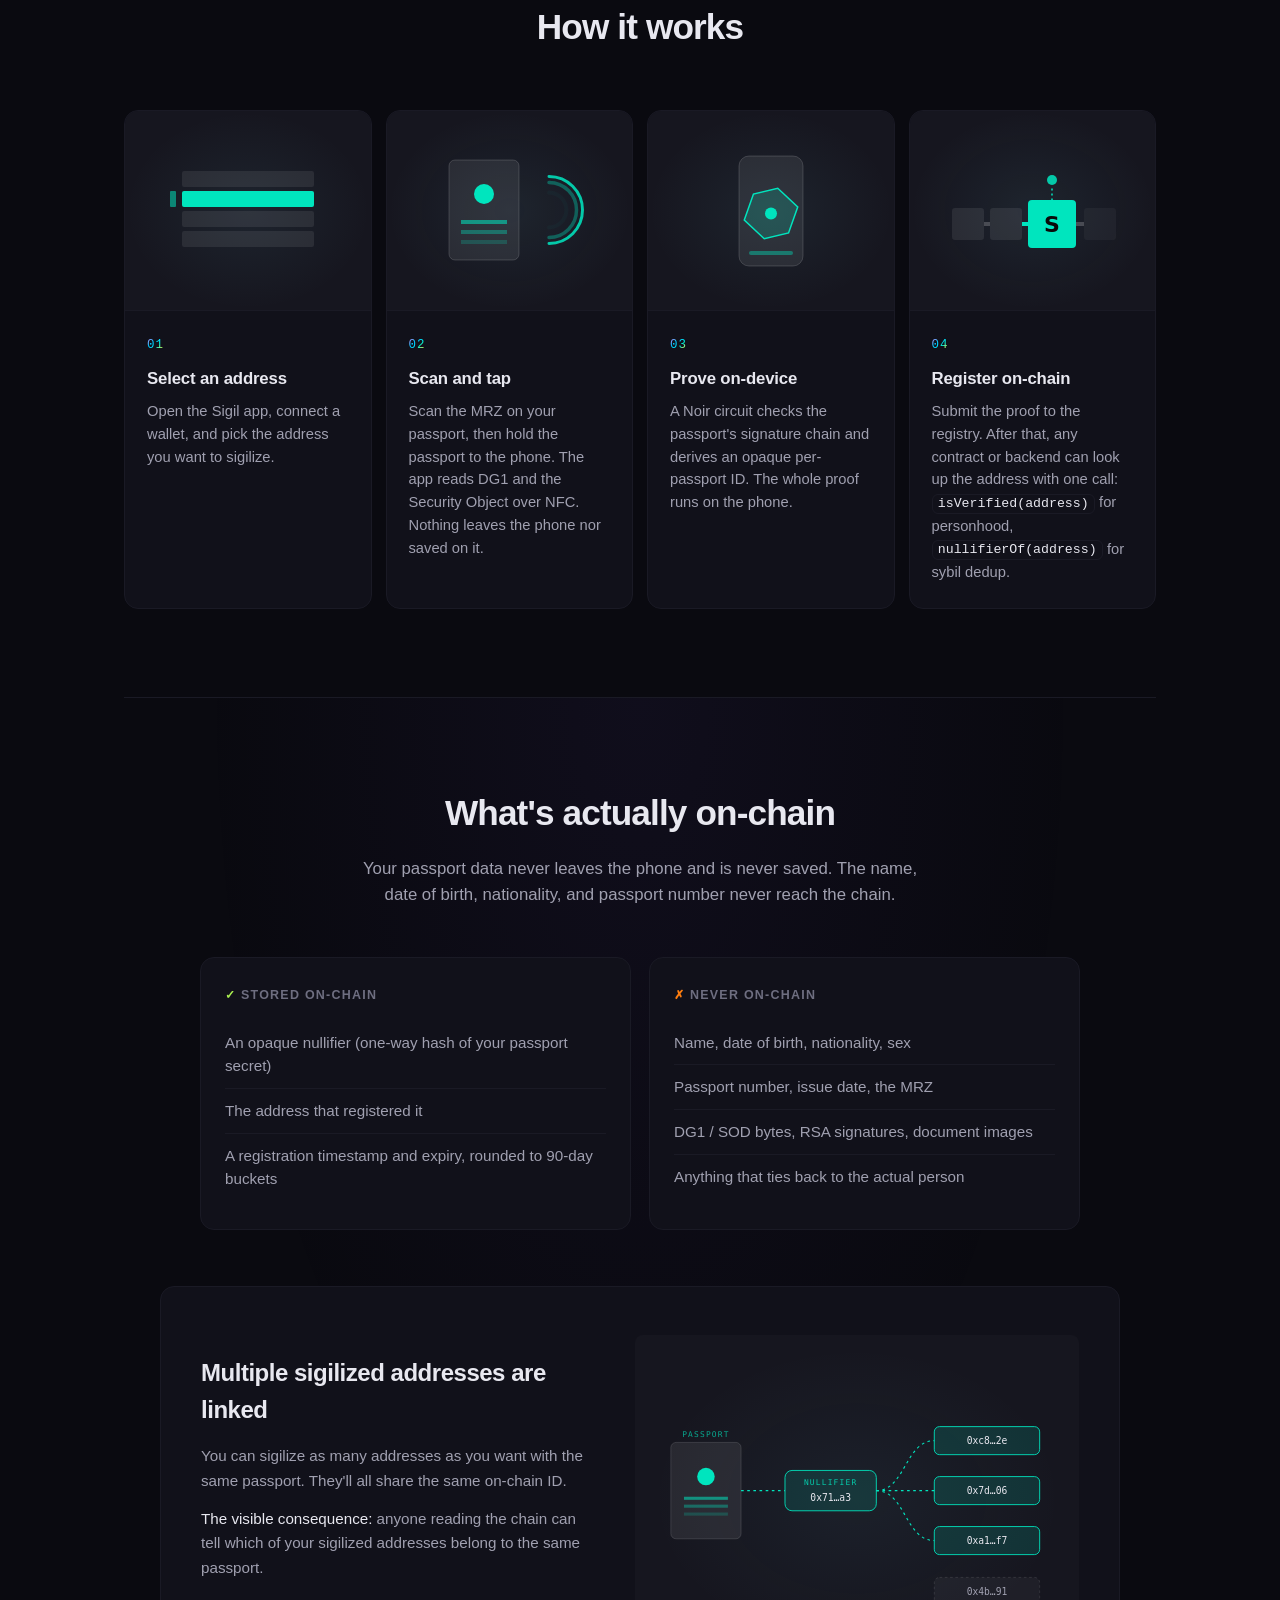
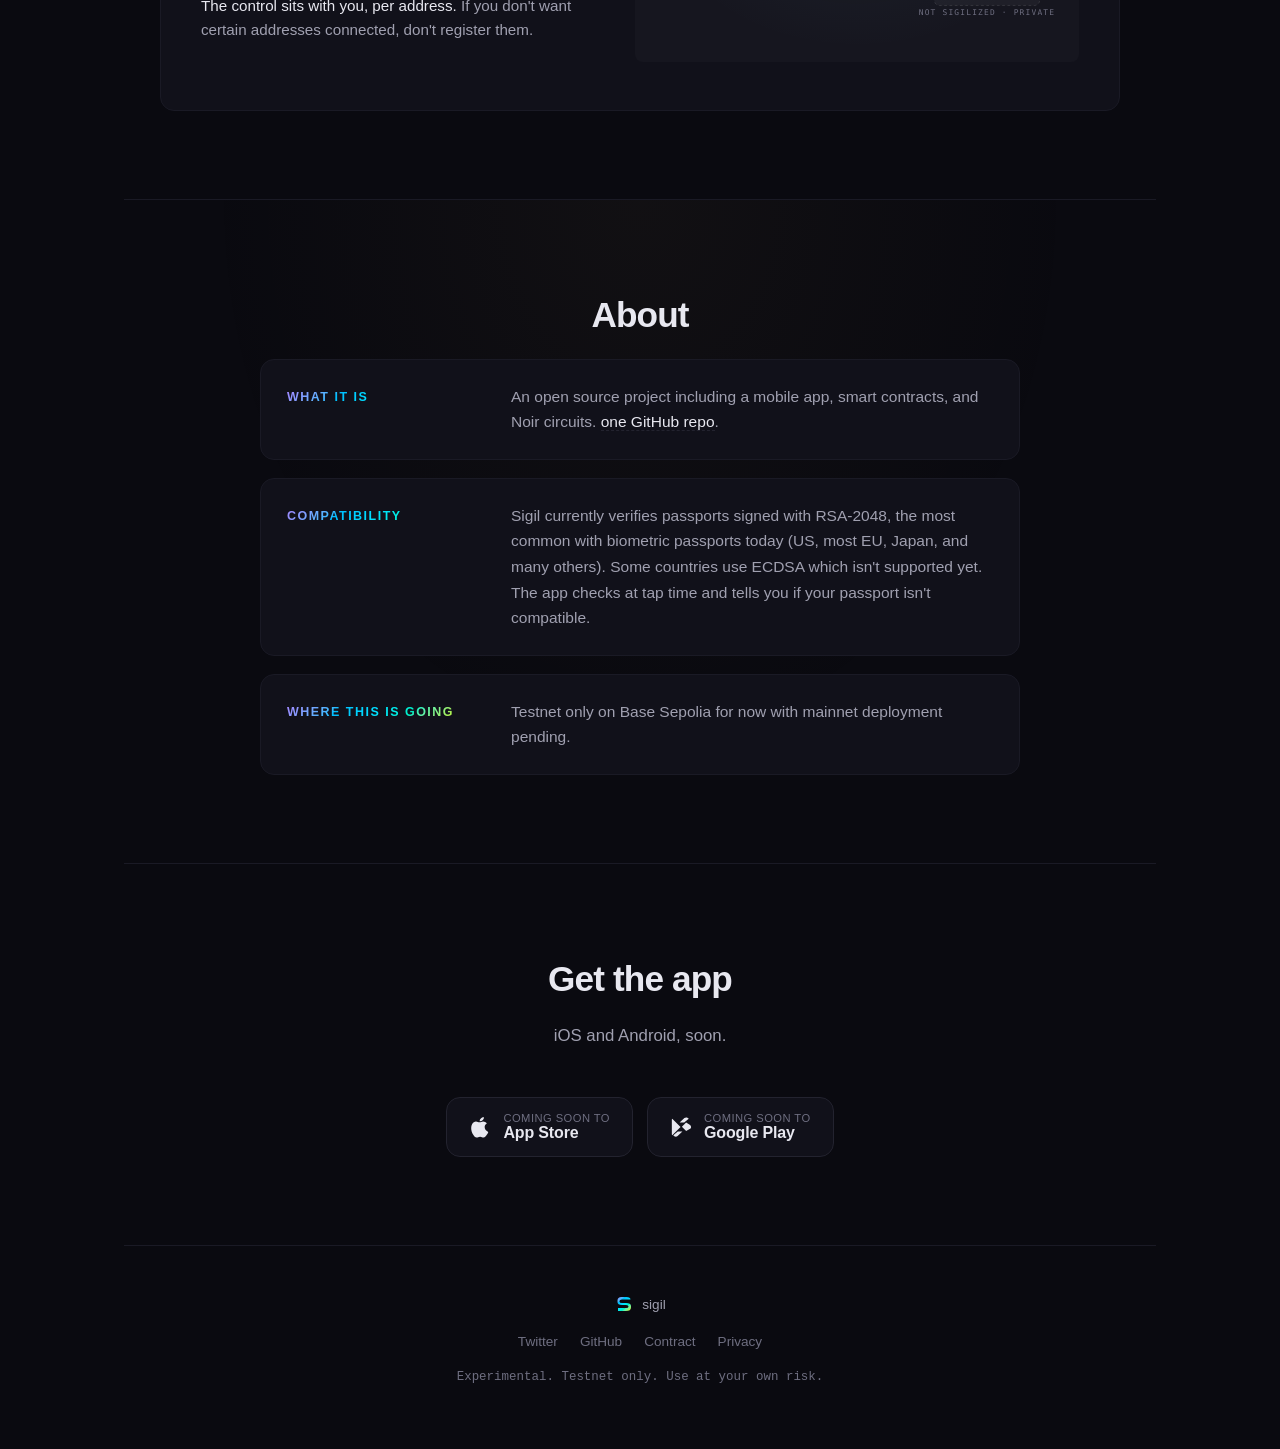
==== commit a3ba39a5: "making code more compact" ====
--- a/index.html
+++ b/index.html
@@ -41,9 +41,9 @@
       <span>sigil</span>
     </a>
     <nav class="nav__links">
-      <a href="#integration">Integration</a>
+      <a href="#integration">Verify</a>
       <a href="#how">How it works</a>
-      <a href="#privacy">Privacy</a>
+      <a href="#privacy">What's on-chain</a>
       <a href="#about">About</a>
       <a href="https://github.com/zksigil/sigil-monorepo" class="cta--github" aria-label="GitHub repository">GitHub</a>
     </nav>
@@ -138,13 +138,7 @@
       <ol class="steps">
         <li>
           <div class="step__visual">
-            <svg xmlns="http://www.w3.org/2000/svg" viewBox="0 0 160 120" width="160" height="120" aria-hidden="true">
-              <rect x="14" y="20" width="132" height="16" rx="2" fill="rgba(255,255,255,0.08)"></rect>
-              <rect x="14" y="40" width="132" height="16" rx="2" fill="oklch(82% 0.16 175)"></rect>
-              <rect x="14" y="60" width="132" height="16" rx="2" fill="rgba(255,255,255,0.08)"></rect>
-              <rect x="14" y="80" width="132" height="16" rx="2" fill="rgba(255,255,255,0.08)"></rect>
-              <rect class="address-marker" x="2" y="40" width="6" height="16" rx="1" fill="oklch(82% 0.16 175)"></rect>
-            </svg>
+            <img src="assets/how-it-works/step-01-address.svg" alt="" width="160" height="120" />
           </div>
           <div class="step__body">
             <span class="step__num">01</span>
@@ -154,17 +148,7 @@
         </li>
         <li>
           <div class="step__visual">
-            <svg xmlns="http://www.w3.org/2000/svg" viewBox="0 0 180 130" width="180" height="130" aria-hidden="true">
-              <rect x="30" y="14" width="70" height="100" rx="6" fill="rgba(255,255,255,0.08)"></rect>
-              <rect x="30" y="14" width="70" height="100" rx="6" fill="none" stroke="rgba(255,255,255,0.15)" stroke-width="1"></rect>
-              <circle cx="65" cy="48" r="10" fill="oklch(82% 0.16 175)"></circle>
-              <rect x="42" y="74" width="46" height="4" fill="oklch(82% 0.16 175)" opacity="0.55"></rect>
-              <rect x="42" y="84" width="46" height="4" fill="oklch(82% 0.16 175)" opacity="0.35"></rect>
-              <rect x="42" y="94" width="46" height="4" fill="oklch(82% 0.16 175)" opacity="0.2"></rect>
-              <path class="nfc-arc" d="M130 50 A 14 14 0 0 1 130 78" stroke="oklch(82% 0.16 175)" stroke-width="3" stroke-linecap="round" fill="none"></path>
-              <path class="nfc-arc" d="M130 40 A 24 24 0 0 1 130 88" stroke="oklch(82% 0.16 175)" stroke-width="3" stroke-linecap="round" fill="none"></path>
-              <path class="nfc-arc" d="M130 30 A 34 34 0 0 1 130 98" stroke="oklch(82% 0.16 175)" stroke-width="3" stroke-linecap="round" fill="none"></path>
-            </svg>
+            <img src="assets/how-it-works/step-02-scan.svg" alt="" width="180" height="130" />
           </div>
           <div class="step__body">
             <span class="step__num">02</span>
@@ -174,16 +158,7 @@
         </li>
         <li>
           <div class="step__visual">
-            <svg xmlns="http://www.w3.org/2000/svg" viewBox="0 0 180 130" width="180" height="130" aria-hidden="true">
-              <rect x="58" y="10" width="64" height="110" rx="10" fill="rgba(255,255,255,0.08)"></rect>
-              <rect x="58" y="10" width="64" height="110" rx="10" fill="none" stroke="rgba(255,255,255,0.15)" stroke-width="1"></rect>
-              <g class="proof-shape">
-                <polygon points="90,40 113,55 113,80 90,95 67,80 67,55" fill="oklch(82% 0.16 175)" opacity="0.18"></polygon>
-                <polygon points="90,40 113,55 113,80 90,95 67,80 67,55" stroke="oklch(82% 0.16 175)" stroke-width="1.5" fill="none"></polygon>
-              </g>
-              <circle cx="90" cy="67.5" r="6" fill="oklch(82% 0.16 175)"></circle>
-              <rect x="68" y="105" width="44" height="4" rx="2" fill="oklch(82% 0.16 175)" opacity="0.4"></rect>
-            </svg>
+            <img src="assets/how-it-works/step-03-prove.svg" alt="" width="180" height="130" />
           </div>
           <div class="step__body">
             <span class="step__num">03</span>
@@ -193,20 +168,7 @@
         </li>
         <li>
           <div class="step__visual">
-            <svg xmlns="http://www.w3.org/2000/svg" viewBox="0 0 180 130" width="180" height="130" aria-hidden="true">
-              <g transform="translate(0, 12)">
-                <rect x="10" y="50" width="32" height="32" rx="3" fill="rgba(255,255,255,0.08)"></rect>
-                <rect x="48" y="50" width="32" height="32" rx="3" fill="rgba(255,255,255,0.08)"></rect>
-                <rect x="86" y="42" width="48" height="48" rx="4" fill="oklch(82% 0.16 175)"></rect>
-                <rect x="142" y="50" width="32" height="32" rx="3" fill="rgba(255,255,255,0.08)" opacity="0.5"></rect>
-                <rect x="42" y="64" width="6" height="4" fill="rgba(255,255,255,0.2)"></rect>
-                <rect x="80" y="64" width="6" height="4" fill="oklch(82% 0.16 175)"></rect>
-                <rect x="134" y="64" width="8" height="4" fill="rgba(255,255,255,0.2)"></rect>
-                <text x="110" y="74" text-anchor="middle" font-family="Inter, system-ui, sans-serif" font-weight="700" font-size="22" fill="#0A0A0A">S</text>
-                <line class="register-line" x1="110" y1="28" x2="110" y2="42" stroke="oklch(82% 0.16 175)" stroke-width="1.5" stroke-dasharray="2 3"></line>
-                <circle class="register-source" cx="110" cy="22" r="5" fill="oklch(82% 0.16 175)"></circle>
-              </g>
-            </svg>
+            <img src="assets/how-it-works/step-04-register.svg" alt="" width="180" height="130" />
           </div>
           <div class="step__body">
             <span class="step__num">04</span>
@@ -245,53 +207,11 @@
       <div class="lnk">
         <div class="lnk__card">
           <div class="lnk__visual">
-            <svg xmlns="http://www.w3.org/2000/svg" viewBox="0 0 460 300" width="460" height="300" aria-hidden="true">
-              <g class="lnk-fade-1">
-                <rect x="18" y="86" width="80" height="110" rx="6" fill="rgba(255,255,255,0.08)"></rect>
-                <rect x="18" y="86" width="80" height="110" rx="6" fill="none" stroke="rgba(255,255,255,0.15)" stroke-width="1"></rect>
-                <circle cx="58" cy="125" r="10" fill="oklch(82% 0.16 175)"></circle>
-                <rect x="33" y="148" width="50" height="3.5" fill="oklch(82% 0.16 175)" opacity="0.55"></rect>
-                <rect x="33" y="157" width="50" height="3.5" fill="oklch(82% 0.16 175)" opacity="0.35"></rect>
-                <rect x="33" y="166" width="50" height="3.5" fill="oklch(82% 0.16 175)" opacity="0.2"></rect>
-                <text x="58" y="80" text-anchor="middle" class="lnk-cap" fill="oklch(82% 0.16 175)" opacity="0.7">PASSPORT</text>
-              </g>
-
-              <g class="lnk-fade-2 lnk-glow">
-                <rect x="148" y="118" width="104" height="46" rx="8" fill="oklch(82% 0.16 175)" opacity="0.12"></rect>
-                <rect x="148" y="118" width="104" height="46" rx="8" fill="none" stroke="oklch(82% 0.16 175)" stroke-width="1"></rect>
-                <text x="200" y="135" text-anchor="middle" class="lnk-cap" fill="oklch(82% 0.16 175)" opacity="0.85">Nullifier</text>
-                <text x="200" y="153" text-anchor="middle" class="lnk-addr-text" fill="oklch(82% 0.16 175)" font-weight="500">0x71…a3</text>
-              </g>
-
-              <g class="lnk-fade-3">
-                <rect x="318" y="68" width="120" height="32" rx="6" fill="oklch(82% 0.16 175)" opacity="0.14"></rect>
-                <rect x="318" y="68" width="120" height="32" rx="6" fill="none" stroke="oklch(82% 0.16 175)" stroke-width="1"></rect>
-                <text x="378" y="88" text-anchor="middle" class="lnk-addr-text">0xc8…2e</text>
-
-                <rect x="318" y="125" width="120" height="32" rx="6" fill="oklch(82% 0.16 175)" opacity="0.14"></rect>
-                <rect x="318" y="125" width="120" height="32" rx="6" fill="none" stroke="oklch(82% 0.16 175)" stroke-width="1"></rect>
-                <text x="378" y="145" text-anchor="middle" class="lnk-addr-text">0x7d…06</text>
-
-                <rect x="318" y="182" width="120" height="32" rx="6" fill="oklch(82% 0.16 175)" opacity="0.14"></rect>
-                <rect x="318" y="182" width="120" height="32" rx="6" fill="none" stroke="oklch(82% 0.16 175)" stroke-width="1"></rect>
-                <text x="378" y="202" text-anchor="middle" class="lnk-addr-text">0xa1…f7</text>
-              </g>
-
-              <g>
-                <rect x="318" y="240" width="120" height="32" rx="6" fill="rgba(255,255,255,0.04)" stroke="rgba(255,255,255,0.12)" stroke-width="1" stroke-dasharray="3 3"></rect>
-                <text x="378" y="260" text-anchor="middle" class="lnk-addr-text lnk-addr-text--dim">0x4b…91</text>
-                <text x="378" y="283" text-anchor="middle" class="lnk-cap lnk-cap--dim">NOT SIGILIZED · PRIVATE</text>
-              </g>
-
-              <path d="M98 141 L148 141" stroke="oklch(82% 0.16 175)" stroke-width="1.25" class="lnk-flow lnk-fade-2"></path>
-              <path d="M252 141 C 285 141, 285 84, 318 84" stroke="oklch(82% 0.16 175)" stroke-width="1.25" fill="none" class="lnk-flow lnk-fade-3"></path>
-              <path d="M252 141 L 318 141" stroke="oklch(82% 0.16 175)" stroke-width="1.25" fill="none" class="lnk-flow lnk-fade-3"></path>
-              <path d="M252 141 C 285 141, 285 198, 318 198" stroke="oklch(82% 0.16 175)" stroke-width="1.25" fill="none" class="lnk-flow lnk-fade-3"></path>
-            </svg>
+            <img src="assets/linkability/linkability.svg" alt="" width="460" height="300" />
           </div>
 
           <div class="lnk__copy">
-            <h3>What linkability means</h3>
+            <h3>Multiple sigilized addresses are linked</h3>
             <p>
               You can sigilize as many addresses as you want with the same passport.
               They'll all share the same on-chain ID.
--- a/styles.css
+++ b/styles.css
@@ -384,61 +384,6 @@
   line-height: 1.55;
 }
 
-/* step visuals — motion */
-@keyframes step-marker-blink {
-  0%, 100% { opacity: 1; }
-  50% { opacity: 0.4; }
-}
-.address-marker {
-  animation: step-marker-blink 1.6s ease-in-out infinite;
-}
-
-@keyframes nfc-pulse {
-  0%   { opacity: 0;   transform: scale(0.85); }
-  20%  { opacity: 0.9; }
-  100% { opacity: 0;   transform: scale(1.25); }
-}
-.nfc-arc {
-  transform-origin: 130px 64px;
-  transform-box: view-box;
-  animation: nfc-pulse 2.4s ease-out infinite;
-}
-.nfc-arc:nth-of-type(2) { animation-delay: 0.8s; }
-.nfc-arc:nth-of-type(3) { animation-delay: 1.6s; }
-
-@keyframes proof-rotate {
-  from { transform: rotate(0deg); }
-  to   { transform: rotate(360deg); }
-}
-.proof-shape {
-  transform-origin: 90px 67.5px;
-  transform-box: view-box;
-  animation: proof-rotate 10s linear infinite;
-}
-
-@keyframes register-stream {
-  from { stroke-dashoffset: 0; }
-  to   { stroke-dashoffset: -10; }
-}
-.register-line {
-  animation: register-stream 1.2s linear infinite;
-}
-@keyframes register-source-pulse {
-  0%, 100% { opacity: 1; }
-  50%      { opacity: 0.45; }
-}
-.register-source {
-  animation: register-source-pulse 1.8s ease-in-out infinite;
-}
-
-@media (prefers-reduced-motion: reduce) {
-  .address-marker,
-  .nfc-arc,
-  .proof-shape,
-  .register-line,
-  .register-source { animation: none; }
-}
-
 /* ---- Privacy section -------------------------------------------------- */
 
 .section--privacy {
@@ -552,56 +497,6 @@
 .lnk__copy p strong {
   color: var(--fg);
   font-weight: 500;
-}
-
-/* SVG-internal text classes */
-.lnk-addr-text {
-  font-family: var(--font-mono);
-  font-size: 11px;
-  fill: var(--fg);
-}
-.lnk-addr-text--dim {
-  fill: var(--fg-dim);
-}
-.lnk-cap {
-  font-family: var(--font-mono);
-  font-size: 9px;
-  letter-spacing: 0.15em;
-  text-transform: uppercase;
-}
-.lnk-cap--dim {
-  fill: var(--fg-muted);
-}
-
-/* Animations */
-@keyframes lnk-flow {
-  to { stroke-dashoffset: -12; }
-}
-@keyframes lnk-glow {
-  0%, 100% { opacity: 0.85; }
-  50%      { opacity: 1; }
-}
-@keyframes lnk-fade-in {
-  0%   { opacity: 0; }
-  100% { opacity: 1; }
-}
-.lnk-flow {
-  stroke-dasharray: 3 4;
-  animation: lnk-flow 0.9s linear infinite;
-}
-.lnk-glow {
-  animation: lnk-glow 2.2s ease-in-out infinite;
-}
-.lnk-fade-1 { animation: lnk-fade-in 0.6s ease-out 0.2s both; }
-.lnk-fade-2 { animation: lnk-fade-in 0.6s ease-out 0.5s both; }
-.lnk-fade-3 { animation: lnk-fade-in 0.6s ease-out 0.8s both; }
-
-@media (prefers-reduced-motion: reduce) {
-  .lnk-flow,
-  .lnk-glow,
-  .lnk-fade-1,
-  .lnk-fade-2,
-  .lnk-fade-3 { animation: none; }
 }
 
 /* ---- Integration section --------------------------------------------- */
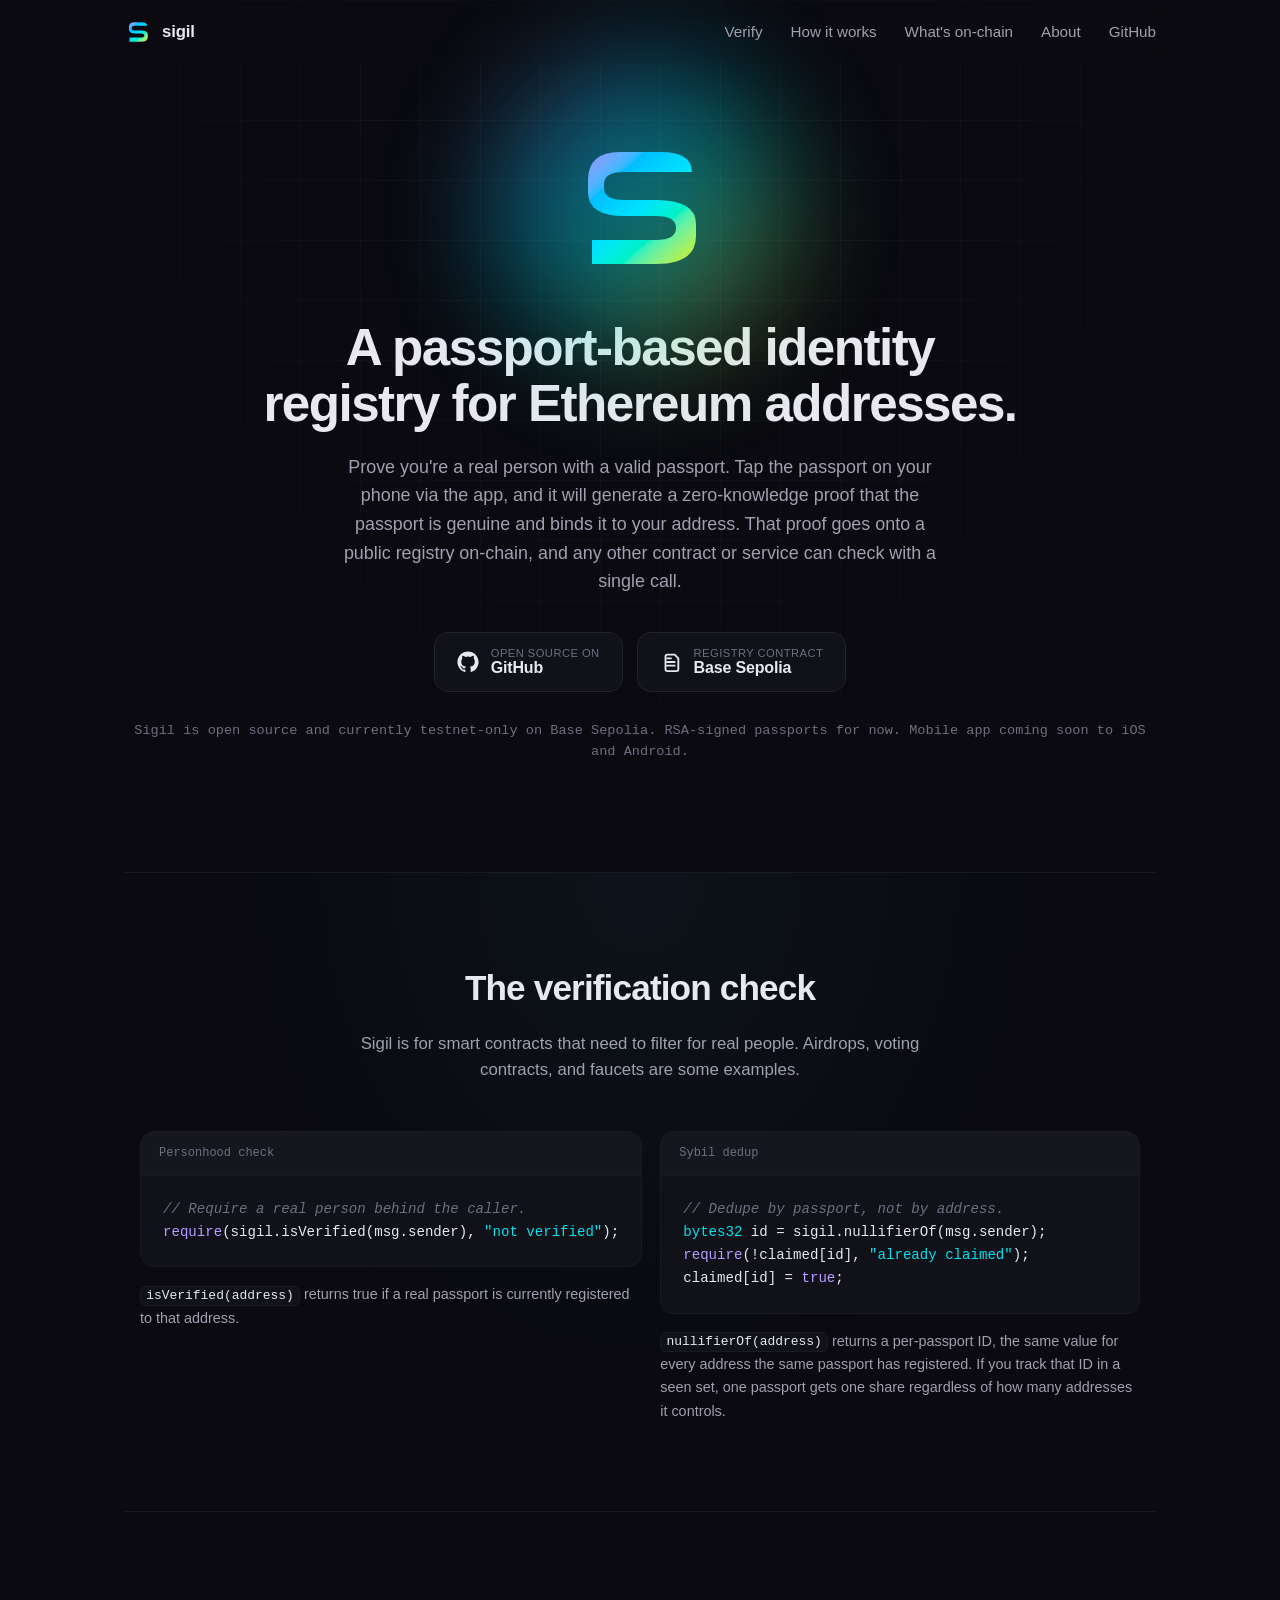
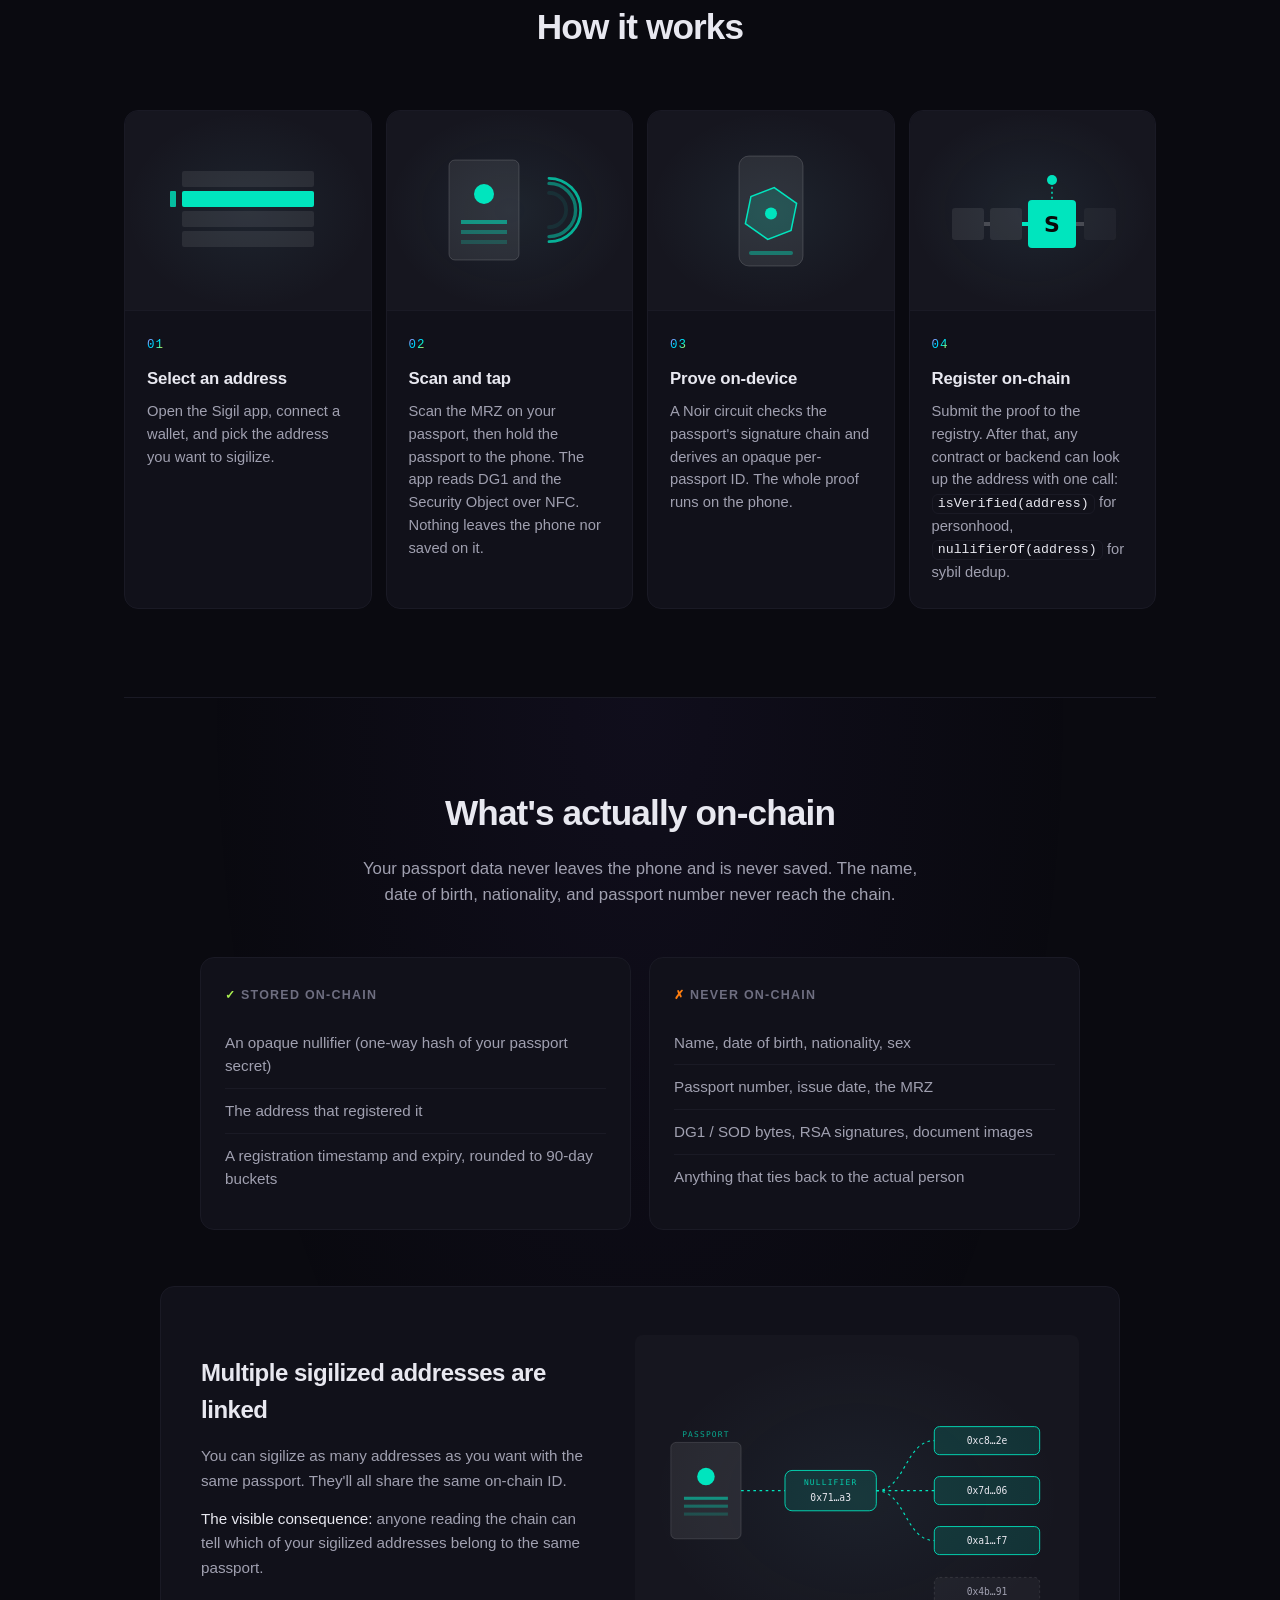
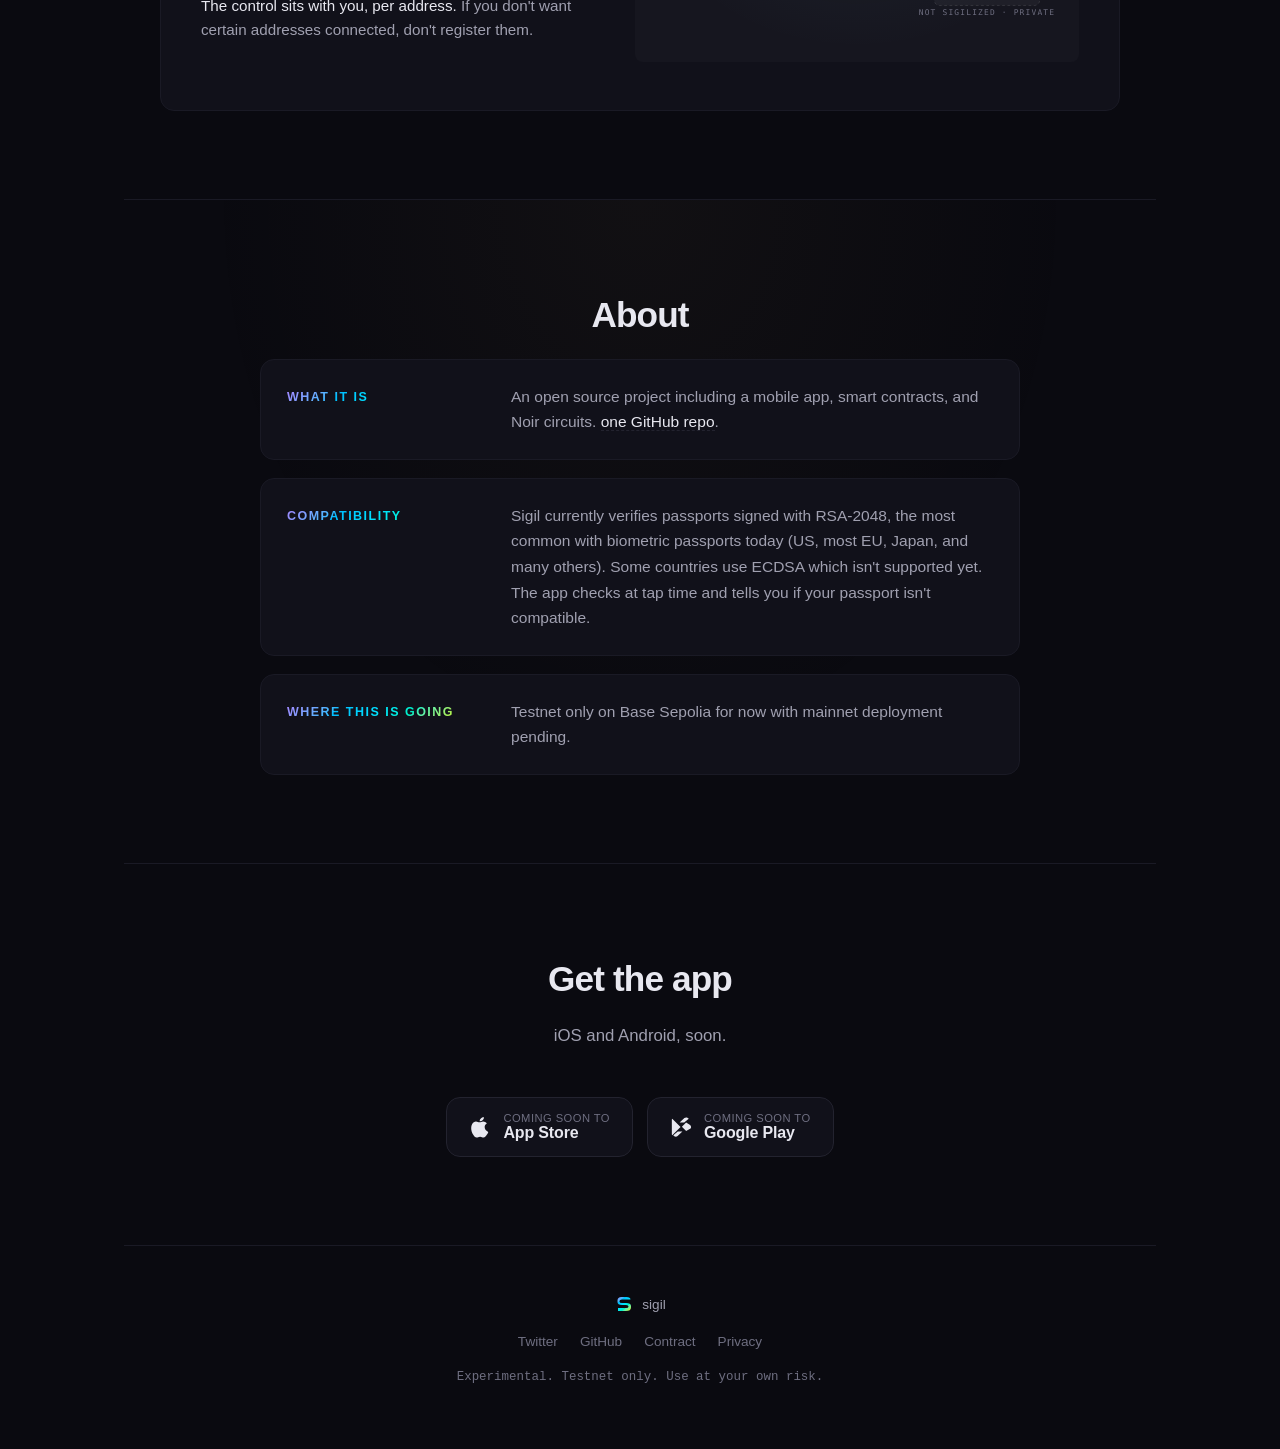
==== commit 93625d95: "include card" ====
--- a/index.html
+++ b/index.html
@@ -6,15 +6,18 @@
   <meta name="color-scheme" content="dark" />
   <meta name="theme-color" content="#0a0a10" />
 
-  <title>Sigil — proof of personhood for your address, backed by your passport</title>
+  <title>Sigil: proof of personhood for your address, backed by your passport</title>
   <meta name="description" content="An open source on-chain registry. Tap your passport once. Any protocol or service can verify you with a single contract call." />
 
-  <meta property="og:title" content="Sigil — proof of personhood for your address, backed by your passport" />
-  <meta property="og:description" content="An open source on-chain registry. Tap your passport once. Any other protocol can verify you with a single contract read." />
+  <meta property="og:title" content="Sigil: proof of personhood for your address, backed by your passport" />
+  <meta property="og:description" content="Tap your passport once. No passport data leaves your device. Any protocol can verify you with a single contract read." />
   <meta property="og:type" content="website" />
   <meta property="og:url" content="https://zksigil.xyz" />
-  <meta property="og:image" content="https://zksigil.xyz/assets/icon.png" />
+  <meta property="og:image" content="https://zksigil.xyz/assets/og-card.png" />
+  <meta property="og:image:width" content="1200" />
+  <meta property="og:image:height" content="630" />
   <meta name="twitter:card" content="summary_large_image" />
+  <meta name="twitter:image" content="https://zksigil.xyz/assets/og-card.png" />
 
   <link rel="icon" type="image/svg+xml" href="assets/sigil-mark.svg" />
   <link rel="apple-touch-icon" href="assets/icon.png" />
